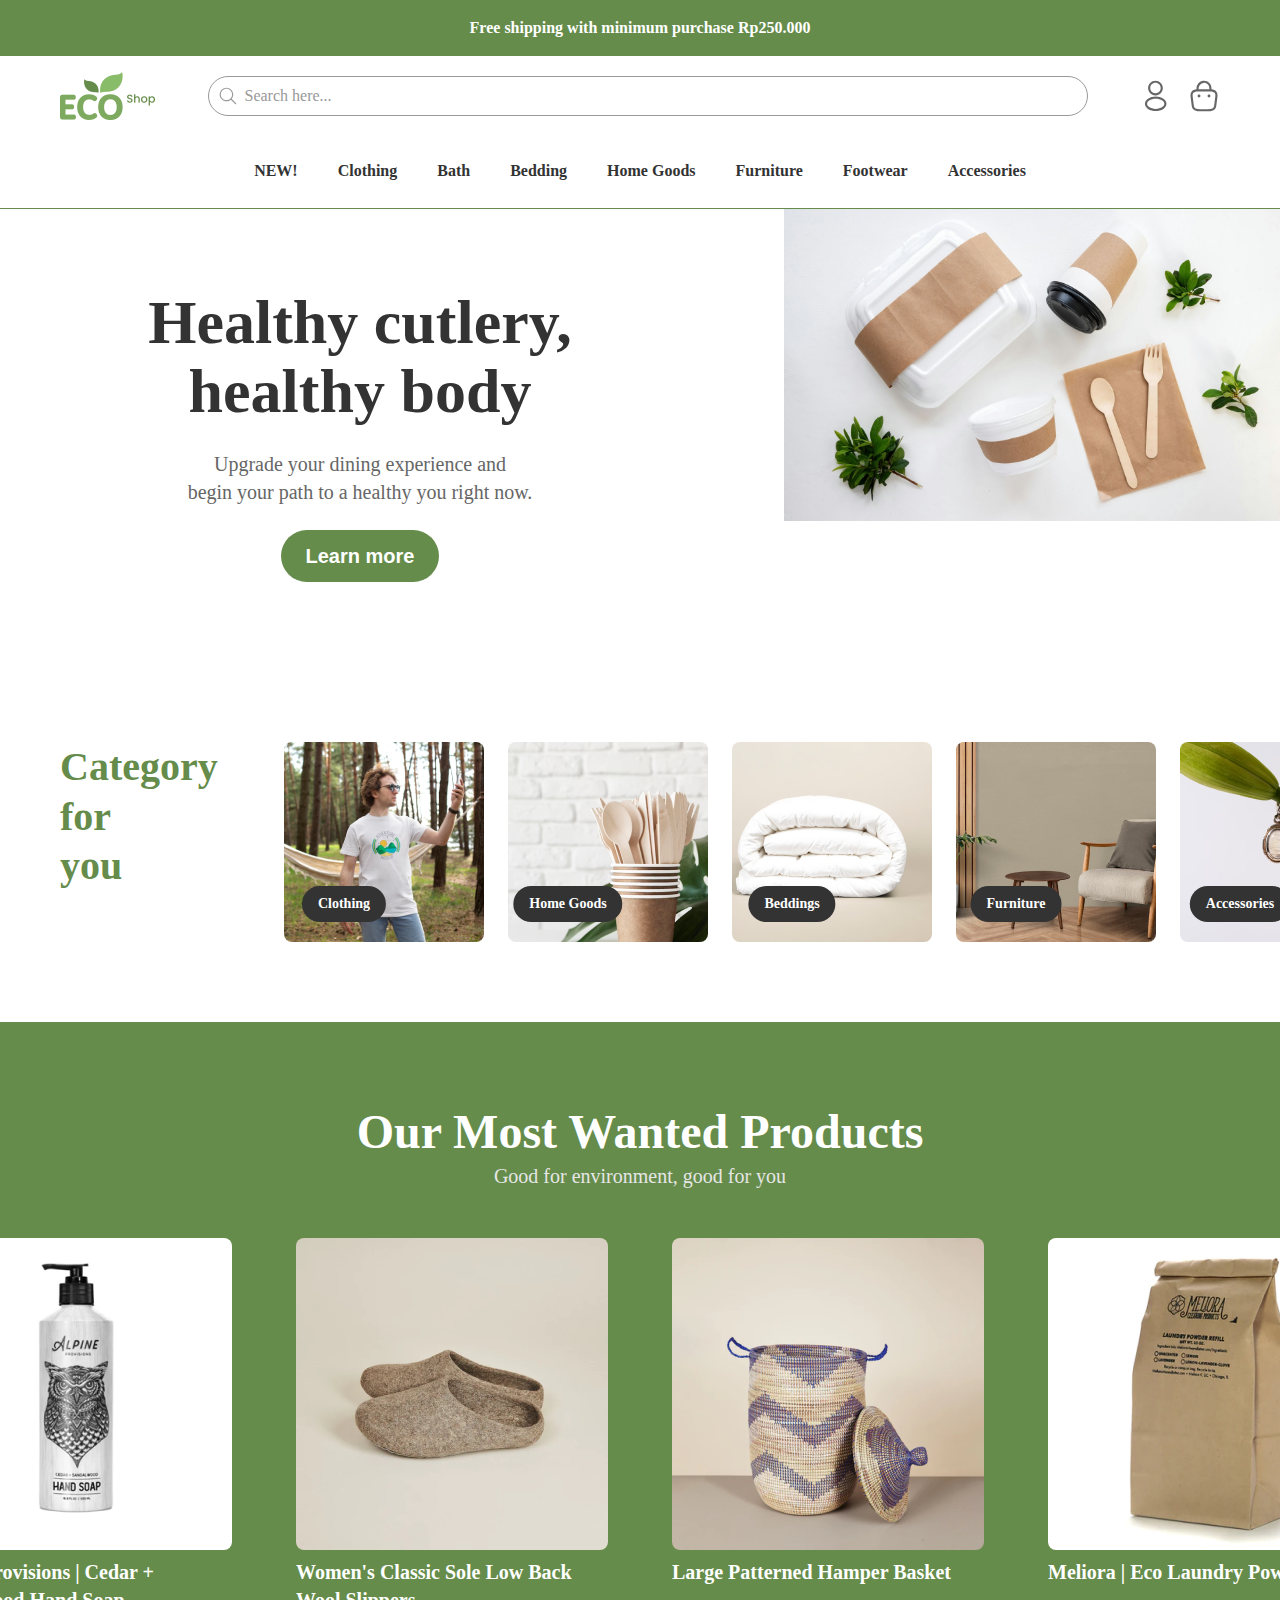
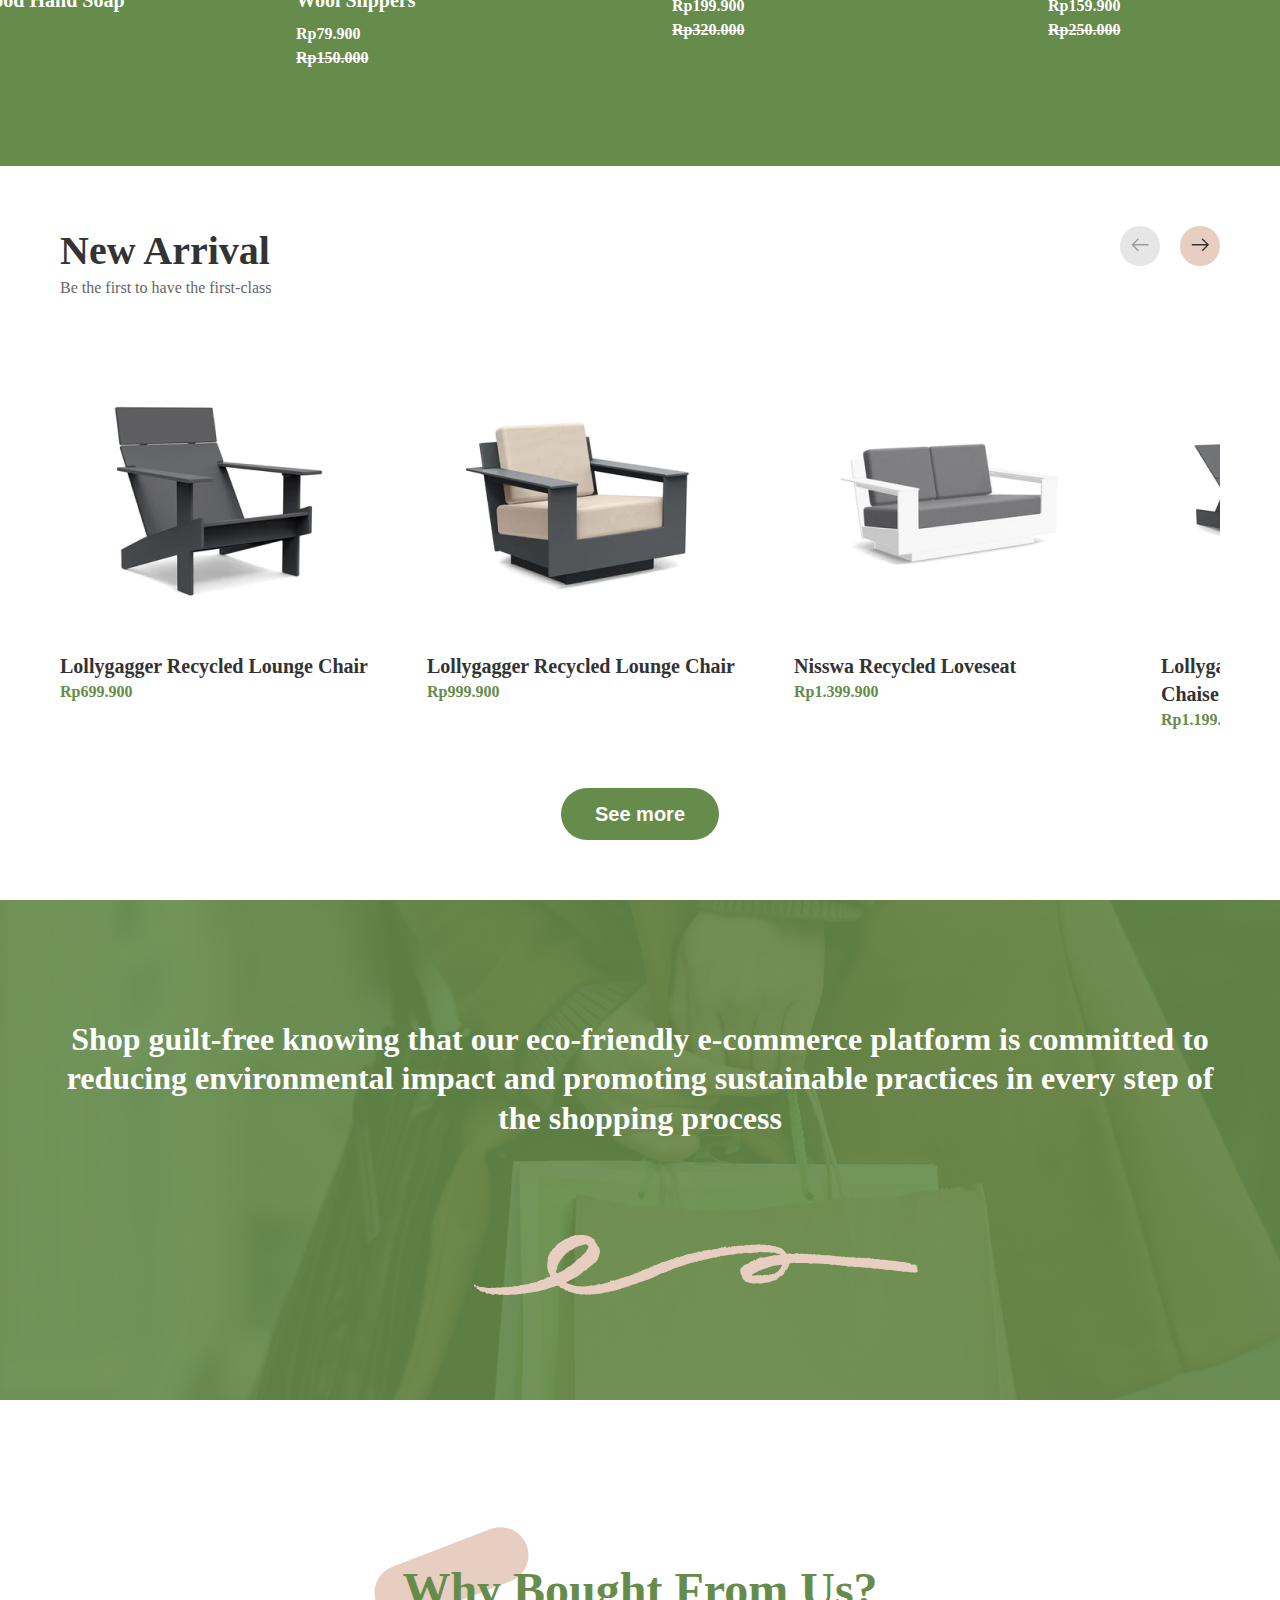
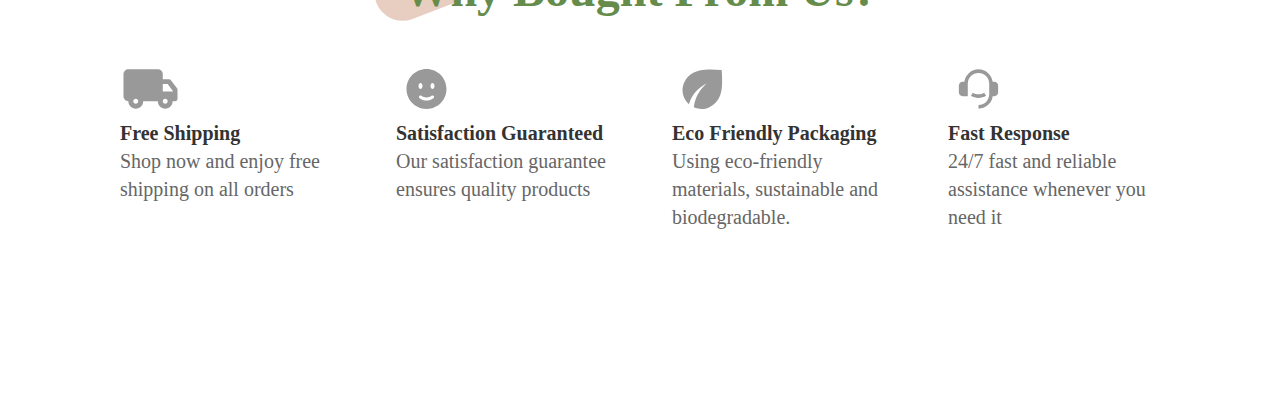
==== index.html @ 0862d85a "added the section commitment and the why us section" ====
<!DOCTYPE html>
<html lang="en">

<head>
  <meta charset="UTF-8">
  <meta name="viewport" content="width=device-width, initial-scale=1.0">
  <title>ECO Shop</title>
  <link rel="stylesheet" href="css/general.css">
  <link rel="stylesheet" href="css/styles.css">
  <link rel="stylesheet" href="https://cdnjs.cloudflare.com/ajax/libs/font-awesome/4.7.0/css/font-awesome.min.css">
</head>

<body>
  <header class="header">
    <div class="header-sale-bar">
      <p>
        Free shipping with minimum purchase Rp250.000
      </p>
    </div>
    <nav class="navigation-bar">
      <div class="navigation-bar-top">
        <img src="images/Logo (2).svg" alt="logo" class="header-logo">

        <div class="search-container">
          <input type="text" placeholder="Search here...">
          <img src="images/header-search.svg" alt="search-icon" class="search-icon">
        </div>

        <div class="profile-container">
          <img src="images/person.svg" alt="user icon" class="header-user-icon">
          <img src="images/header-bag.svg" alt="shopping bag" class="header-bag-icon">
        </div>
      </div>

      <ul class="menu">
        <li><a href="#home" class="link">NEW!</a></li>
        <li><a href="#home" class="link">Clothing</a></li>
        <li><a href="#home" class="link">Bath</a></li>
        <li><a href="#home" class="link">Bedding</a></li>
        <li><a href="#home" class="link">Home Goods</a></li>
        <li><a href="#home" class="link">Furniture</a></li>
        <li><a href="#home" class="link">Footwear</a></li>
        <li><a href="#home" class="link">Accessories</a></li>
      </ul>
    </nav>
  </header>

  <main class="content">
    <section class="section-header grid grid--2-cols" id="home">
      <div class="header-container grid ">
        <h1 class="header-heading">
          Healthy cutlery, <br>
          healthy body
        </h1>
        <p class="header-subtitle">
          Upgrade your dining experience and <br>
          begin your path to a healthy you right now.
        </p>
        <button class="btn btn--full">
          Learn more
        </button>
      </div>

      <div class="header-img-container">
        <img src="images/header-img.png" alt="table-with-lunch-things-lunchbox-cup-tableware-greenery-top-view"
          class="header-img">
      </div>
    </section>

    <section class="categories-section grid grid--6-cols">
      <h3>Category <br> for <br> you</h3>
      <div class="category-banner">
        <img src="images/clothing.png" alt="Clothes images">
        <button class="categories-btn">Clothing</button>
      </div>
      <div class="category-banner">
        <img src="images/home-goods.png" alt="Home goods images">
        <button class="categories-btn">Home Goods</button>
      </div>
      <div class="category-banner">
        <img src="images/bedding.png" alt="bed images">
        <button class="categories-btn">Beddings</button>
      </div>
      <div class="category-banner">
        <img src="images/furniture.png" alt="">
        <button class="categories-btn">Furniture</button>
      </div>
      <div class="category-banner">
        <img src="images/accessories.png" alt="accessories image">
        <button class="categories-btn">Accessories</button>
      </div>
    </section>

    <section class="section-most-wanted">
      <div class="most-wanted-heading">
        <h2>Our Most Wanted Products</h2>
        <p>Good for environment, good for you</p>
      </div>

      <div class="card-product-container grid grid--4-cols">
        <div class="card-product">
          <img src="images/alpine.png" alt="Alpine hand soap">

          <p>Alpine Provisions | Cedar + Sandalwood Hand Soap</p>

          <div class="card-price-container">
            <p>Rp99.900</p>
            <p class="price-strike">Rp259.000</p>
          </div>
        </div>
        <div class="card-product">
          <img src="images/women-sole.png" alt="Women's Classic Sole Low Back Wool Slippers">

          <p>Women's Classic Sole Low Back Wool Slippers</p>

          <div class="card-price-container">
            <p>Rp79.900</p>
            <p class="price-strike">Rp150.000</p>
          </div>
        </div>
        <div class="card-product">
          <img src="images/hamper-basket.png" alt="Large Patterned Hamper Basket">

          <p>Large Patterned Hamper Basket</p>

          <div class="card-price-container">
            <p>Rp199.900</p>
            <p class="price-strike">Rp320.000</p>
          </div>
        </div>
        <div class="card-product">
          <img src="images/meliora.png" alt="Meliora | Eco Laundry Powder">

          <p>Meliora | Eco Laundry Powder</p>

          <div class="card-price-container">
            <p>Rp159.900</p>
            <p class="price-strike">Rp250.000</p>
          </div>
        </div>
      </div>
    </section>

    <section class="section-new-arrivals">
      <div class="section-new-arrivals-heading">
        <div class="new-arrivals-heading">
          <h3>New Arrival</h3>
          <p>Be the first to have the first-class</p>
        </div>

        <div class="navigations-icons">
          <div class="previous slide-button" id="prev-slide">
            <!-- <img src="images/previous.svg" alt="" id="prev-slide"> -->
            <svg width="20" height="14" viewBox="0 0 20 14" fill="none" xmlns="http://www.w3.org/2000/svg">
              <path
                d="M8.10033 1.46026C8.39322 1.16737 8.39322 0.692495 8.10033 0.399602C7.80744 0.106708 7.33256 0.106708 7.03967 0.399602L0.96967 6.4696C0.829018 6.61025 0.75 6.80102 0.75 6.99993C0.75 7.19884 0.829018 7.38961 0.96967 7.53026L7.03967 13.6003C7.33256 13.8932 7.80744 13.8932 8.10033 13.6003C8.39322 13.3074 8.39322 12.8325 8.10033 12.5396L3.31073 7.75H18.5C18.9142 7.75 19.25 7.41421 19.25 7C19.25 6.58579 18.9142 6.25 18.5 6.25H3.31059L8.10033 1.46026Z"
                fill="#999999" />
            </svg>

          </div>
          <div class="next slide-button" id="next-slide">
            <!-- <img src="images/next.svg" alt="" id="next-slide"> -->
            <svg width="20" height="14" viewBox="0 0 20 14" fill="none" xmlns="http://www.w3.org/2000/svg">
              <path
                d="M12.9603 0.399602C12.6674 0.106708 12.1926 0.106708 11.8997 0.399602C11.6068 0.692495 11.6068 1.16737 11.8997 1.46026L16.6894 6.25H1.5C1.08579 6.25 0.75 6.58579 0.75 7C0.75 7.41421 1.08579 7.75 1.5 7.75H16.6893L11.8997 12.5396C11.6068 12.8325 11.6068 13.3074 11.8997 13.6003C12.1926 13.8932 12.6674 13.8932 12.9603 13.6003L19.0303 7.53026C19.171 7.38961 19.25 7.19884 19.25 6.99993C19.25 6.80102 19.171 6.61025 19.0303 6.4696L12.9603 0.399602Z"
                fill="#333333" />
            </svg>

          </div>
        </div>
      </div>

      <div class="product-list-frame">
        <div class="product-list">
          <div class="product-list-card">
            <div class="product-image">
              <img src="images/image 989.png" alt="Lollygagger Recycled Lounge Chair">
            </div>
            <h3 class="product-list-header">Lollygagger Recycled Lounge Chair</h3>
            <p class="product-list-price">Rp699.900</p>

            <div></div>
          </div>
          <div class="product-list-card">
            <div class="product-image">
              <img src="images/image 990.png" alt="Lollygagger Recycled Lounge Chair">
            </div>
            <h3 class="product-list-header">Lollygagger Recycled Lounge Chair</h3>
            <p class="product-list-price">Rp999.900</p>

            <div></div>
          </div>
          <div class="product-list-card">
            <div class="product-image">
              <img src="images/image 991.png" alt="Nisswa Recycled Loveseat">
            </div>
            <h3 class="product-list-header">Nisswa Recycled Loveseat</h3>
            <p class="product-list-price">Rp1.399.900</p>

            <div></div>
          </div>
          <div class="product-list-card">
            <div class="product-image">
              <img src="images/image 992.png" alt="">
            </div>
            <h3 class="product-list-header">Lollygagger Recycled Outdoor Chaise</h3>
            <p class="product-list-price">Rp1.199.900</p>

            <div></div>
          </div>
          <div class="product-list-card">
            <div class="product-image">
              <img src="images/image 998.png" alt=" Recycled Cubby Bench">
            </div>
            <h3 class="product-list-header"> Recycled Cubby Bench</h3>
            <p class="product-list-price">Rp1.159.900</p>

            <div></div>
          </div>
          <div class="product-list-card">
            <div class="product-image">
              <img src="images/image 995.png" alt="Fresh Air Recycled Table">
            </div>
            <h3 class="product-list-header">Fresh Air Recycled Table</h3>
            <p class="product-list-price">Rp999.900</p>

            <div></div>
          </div>
          <div class="product-list-card">
            <div class="product-image">
              <img src="images/image 996.png" alt="Emin Recycled Dinning Chair">
            </div>
            <h3 class="product-list-header">Emin Recycled Dinning Chair</h3>
            <p class="product-list-price">Rp659.900</p>

            <div></div>
          </div>
          <div class="product-list-card">
            <div class="product-image">
              <img src="images/image 997.png" alt="Satelite Recycled Round End Table">
            </div>
            <h3 class="product-list-header">Satelite Recycled Round End Table</h3>
            <p class="product-list-price">Rp399.900</p>

            <div></div>
          </div>

        </div>
      </div>
      <button class="btn btn--full see">See more</button>
    </section>

    <section class="section-commitment">
      <h4>
        Shop guilt-free knowing that our eco-friendly e-commerce platform is committed to reducing environmental impact
        and promoting sustainable practices in every step of the shopping process
      </h4>
      <img src="images/Vector (5).svg" alt="Commitment Vector Image">
    </section>

    <section class="section-why-us">
      <div class="rectangle"></div>

      <h2>Why Bought From Us?</h2>

      <div class="why-container grid grid--4-cols">
        <div class="card-why">
          <div class="svg-container">
            <svg width="56" height="40" viewBox="0 0 56 40" fill="none" xmlns="http://www.w3.org/2000/svg">
              <path
                d="M13 40C10.9167 40 9.14585 39.2708 7.68752 37.8125C6.22919 36.3542 5.50002 34.5833 5.50002 32.5C4.12502 32.5 2.94752 32.01 1.96752 31.03C0.987519 30.05 0.498353 28.8733 0.50002 27.5V5C0.50002 3.625 0.99002 2.4475 1.97002 1.4675C2.95002 0.487504 4.12669 -0.00166242 5.50002 4.24448e-06H35.5C36.875 4.24448e-06 38.0525 0.490004 39.0325 1.47C40.0125 2.45 40.5017 3.62667 40.5 5V10H46.75C47.1667 10 47.5417 10.0833 47.875 10.25C48.2084 10.4167 48.5 10.6667 48.75 11L55 19.3125C55.1667 19.5208 55.2917 19.75 55.375 20C55.4584 20.25 55.5 20.5208 55.5 20.8125V30C55.5 30.7083 55.26 31.3025 54.78 31.7825C54.3 32.2625 53.7067 32.5017 53 32.5H50.5C50.5 34.5833 49.7708 36.3542 48.3125 37.8125C46.8542 39.2708 45.0833 40 43 40C40.9167 40 39.1459 39.2708 37.6875 37.8125C36.2292 36.3542 35.5 34.5833 35.5 32.5H20.5C20.5 34.5833 19.7709 36.3542 18.3125 37.8125C16.8542 39.2708 15.0834 40 13 40ZM13 35C13.7084 35 14.3025 34.76 14.7825 34.28C15.2625 33.8 15.5017 33.2067 15.5 32.5C15.5 31.7917 15.26 31.1975 14.78 30.7175C14.3 30.2375 13.7067 29.9983 13 30C12.2917 30 11.6975 30.24 11.2175 30.72C10.7375 31.2 10.4984 31.7933 10.5 32.5C10.5 33.2083 10.74 33.8025 11.22 34.2825C11.7 34.7625 12.2934 35.0017 13 35ZM43 35C43.7084 35 44.3025 34.76 44.7825 34.28C45.2625 33.8 45.5017 33.2067 45.5 32.5C45.5 31.7917 45.26 31.1975 44.78 30.7175C44.3 30.2375 43.7067 29.9983 43 30C42.2917 30 41.6975 30.24 41.2175 30.72C40.7375 31.2 40.4983 31.7933 40.5 32.5C40.5 33.2083 40.74 33.8025 41.22 34.2825C41.7 34.7625 42.2934 35.0017 43 35ZM40.5 22.5H51.125L45.5 15H40.5V22.5Z"
                fill="#999999" />
            </svg>
          </div>
          <div class="why-text-container">
            <h4>Free Shipping</h4>
            <p>Shop now and enjoy free shipping on all orders</p>
          </div>
        </div>
        <div class="card-why">
          <div class="svg-container">
            <svg width="50" height="50" viewBox="0 0 50 50" fill="none" xmlns="http://www.w3.org/2000/svg">
              <path fill-rule="evenodd" clip-rule="evenodd"
                d="M25 50C38.8075 50 50 38.8075 50 25C50 11.1925 38.8075 0 25 0C11.1925 0 0 11.1925 0 25C0 38.8075 11.1925 50 25 50ZM15.9925 33.8825C16.1393 33.6846 16.3237 33.5175 16.5351 33.3909C16.7466 33.2643 16.9809 33.1806 17.2247 33.1446C17.4685 33.1086 17.717 33.121 17.956 33.1811C18.195 33.2413 18.4198 33.3479 18.6175 33.495C20.4375 34.845 22.635 35.625 25 35.625C27.365 35.625 29.5625 34.8425 31.3825 33.495C31.5796 33.3416 31.8054 33.2291 32.0466 33.1642C32.2879 33.0993 32.5396 33.0832 32.7871 33.1169C33.0346 33.1506 33.2729 33.2335 33.4879 33.3606C33.703 33.4876 33.8905 33.6564 34.0394 33.857C34.1883 34.0575 34.2956 34.2858 34.3551 34.5284C34.4146 34.771 34.425 35.0231 34.3857 35.2698C34.3463 35.5164 34.2582 35.7528 34.1262 35.9649C33.9943 36.177 33.8214 36.3607 33.6175 36.505C31.1293 38.3653 28.1067 39.372 25 39.375C21.8933 39.372 18.8707 38.3653 16.3825 36.505C15.9831 36.2089 15.7176 35.7663 15.6445 35.2745C15.5713 34.7827 15.6965 34.282 15.9925 33.8825ZM35 21.25C35 23.32 33.88 25 32.5 25C31.12 25 30 23.32 30 21.25C30 19.18 31.12 17.5 32.5 17.5C33.88 17.5 35 19.18 35 21.25ZM17.5 25C18.88 25 20 23.32 20 21.25C20 19.18 18.88 17.5 17.5 17.5C16.12 17.5 15 19.18 15 21.25C15 23.32 16.12 25 17.5 25Z"
                fill="#999999" />
            </svg>

          </div>
          <div class="why-text-container">
            <h4>Satisfaction Guaranteed</h4>
            <p>Our satisfaction guarantee ensures quality products</p>
          </div>
        </div>
        <div class="card-why">
          <div class="svg-container">
            <svg width="44" height="43" viewBox="0 0 44 43" fill="none" xmlns="http://www.w3.org/2000/svg">
              <path
                d="M21.125 43C19.75 43 18.3642 42.8433 16.9675 42.53C15.5708 42.2167 14.1442 41.7692 12.6875 41.1875C13.1875 36.1458 14.6458 31.4375 17.0625 27.0625C19.4792 22.6875 22.5833 18.8333 26.375 15.5C21.7917 17.8333 17.8225 20.9167 14.4675 24.75C11.1125 28.5833 8.76917 32.9583 7.4375 37.875C7.27084 37.75 7.11417 37.615 6.9675 37.47L6.5 37C4.54167 35.0417 3.05167 32.8542 2.03 30.4375C1.00834 28.0208 0.498337 25.5 0.500004 22.875C0.500004 20.0417 1.0625 17.3333 2.1875 14.75C3.3125 12.1667 4.875 9.87501 6.875 7.87501C10.25 4.50001 14.625 2.30251 20 1.28251C25.375 0.262506 32.9167 0.168338 42.625 1.00001C43.375 10.9583 43.25 18.5525 42.25 23.7825C41.25 29.0125 39.0833 33.2933 35.75 36.625C33.7083 38.6667 31.4267 40.24 28.905 41.345C26.3833 42.45 23.79 43.0017 21.125 43Z"
                fill="#999999" />
            </svg>
          </div>
          <div class="why-text-container">
            <h4>Eco Friendly Packaging</h4>
            <p>Using eco-friendly materials, sustainable and biodegradable.</p>
          </div>
        </div>
        <div class="card-why">
          <div class="svg-container">
            <svg width="56" height="56" viewBox="0 0 56 56" fill="none" xmlns="http://www.w3.org/2000/svg">
              <path
                d="M50.5 18C51.8261 18 53.0979 18.5268 54.0355 19.4645C54.9732 20.4021 55.5 21.6739 55.5 23V33C55.5 34.3261 54.9732 35.5978 54.0355 36.5355C53.0979 37.4732 51.8261 38 50.5 38H47.845C47.2355 42.8332 44.8832 47.278 41.2294 50.5C37.5756 53.722 32.8715 55.4999 28 55.5V50.5C31.9782 50.5 35.7936 48.9197 38.6066 46.1066C41.4197 43.2936 43 39.4782 43 35.5V20.5C43 16.5217 41.4197 12.7064 38.6066 9.89339C35.7936 7.08035 31.9782 5.5 28 5.5C24.0218 5.5 20.2064 7.08035 17.3934 9.89339C14.5804 12.7064 13 16.5217 13 20.5V38H5.5C4.17392 38 2.90215 37.4732 1.96447 36.5355C1.02678 35.5978 0.5 34.3261 0.5 33V23C0.5 21.6739 1.02678 20.4021 1.96447 19.4645C2.90215 18.5268 4.17392 18 5.5 18H8.155C8.76508 13.1672 11.1177 8.72318 14.7714 5.50169C18.4252 2.28019 23.1289 0.502686 28 0.502686C32.8711 0.502686 37.5748 2.28019 41.2286 5.50169C44.8823 8.72318 47.2349 13.1672 47.845 18H50.5ZM17.4 37.4625L20.05 33.2225C22.4327 34.7151 25.1884 35.5045 28 35.5C30.8116 35.5045 33.5673 34.7151 35.95 33.2225L38.6 37.4625C35.4231 39.4529 31.7489 40.5058 28 40.5C24.2511 40.5059 20.5768 39.453 17.4 37.4625Z"
                fill="#999999" />
            </svg>

          </div>
          <div class="why-text-container">
            <h4>Fast Response</h4>
            <p>24/7 fast and reliable assistance whenever you need it</p>
          </div>
        </div>
      </div>
    </section>
  </main>

  <script src="script.js"></script>
</body>

</html>
---- css/general.css ----
/*
--- 01 TYPOGRAPHY SYSTEM

- Font sizes (px)
10 / 12 / 14 / 16 / 18 / 20 / 24 / 30 / 36 / 44 / 52 / 62 / 74 / 86 / 98

- Font weights
Default: 400
Medium: 500
Semi-bold: 600
Bold: 700

- Line heights
Default: 1
Small: 1.05
Medium: 1.2
Paragraph default: 1.6

- Letter spacing
-0.5px
0.75px

--- 02 COLORS

- Primary: #e67e22
- Tints:
#fdf2e9
#fae5d3
#eb984e

- Shades: 
#cf711f
#45260a

- Accents:
- Greys

#888
#767676 (lightest grey allowed on #fff)
#6f6f6f (lightest grey allowed on #fdf2e9)
#555
#333

--- 05 SHADOWS

0 2.4rem 4.8rem rgba(0, 0, 0, 0.075);

--- 06 BORDER-RADIUS

Default: 9px
Medium: 11px

--- 07 WHITESPACE

- Spacing system (px)
2 / 4 / 8 / 12 / 16 / 24 / 32 / 48 / 64 / 80 / 96 / 128
*/

* {
  padding: 0;
  margin: 0;
  box-sizing: border-box;
}

html {
  /* font-size: 10px; */
  /* 10px / 16px = 0.625 = 62.5% */
  /* Percentage of user's browser font-size setting */
  font-size: 62.5%;
}

body {
  font-family: "Inter", sans-serif;
  background: #fff;
  max-width: 100%;
  /* line-height: 1;
  font-weight: 400;
  color: #555; */
}


/**************************/
/* GENRAL REUSABLE COMPONENTS */
/**************************/

/* .container {
  max-width: 100%;
  padding: 0 3.2rem;
  margin: 0 auto;
} */

.grid {
  display: grid;
  column-gap: 6.4rem;
  row-gap: 9.6rem;

  /* margin-bottom: 9.6rem; */
}

/* .grid:last-child {
  margin-bottom: 0;
} */

/* .grid:not(:last-child) {
  margin-bottom: 9.6rem;
} */

.grid--2-cols {
  grid-template-columns: repeat(2, 1fr);
}

.grid--3-cols {
  grid-template-columns: repeat(3, 1fr);
}

.grid--4-cols {
  grid-template-columns: repeat(4, 1fr);
}

.grid--5-cols {
  grid-template-columns: repeat(5, 1fr);
}

.grid--6-cols {
  grid-template-columns: repeat(6, 1fr);
}

.grid--center-v {
  align-items: center;
}

.heading-primary,
.heading-secondary,
.heading-tertiary {
  font-weight: 700;
  color: #333;
  /* color: #45260a; */
  /* color: #343a40; */
  letter-spacing: -0.5px;
}

.heading-primary {
  font-size: 5.2rem;
  line-height: 1.05;
  margin-bottom: 3.2rem;
}

.heading-secondary {
  font-size: 4.4rem;
  line-height: 1.2;
  margin-bottom: 9.6rem;
}

.heading-tertiary {
  font-size: 3rem;
  line-height: 1.2;
  margin-bottom: 3.2rem;
}

.subheading {
  display: block;
  font-size: 1.6rem;
  font-weight: 500;
  color: #cf711f;
  text-transform: uppercase;
  margin-bottom: 1.6rem;
  letter-spacing: 0.75px;
}

.btn,
.btn:link,
.btn:visited {
  display: inline-block;
  color: #fff;
  background-color: #658C4A;
  width: 158px;
  height: 52px;
  padding: 12px 24px 12px 24px;
  border-radius: 40px;
  font-family: Inter;
  font-size: 2rem;
  font-weight: 600;
  line-height: 28px;
  text-align: center;



  /* Only necessary for .btn */
  border: none;
  cursor: pointer;
  font-family: inherit;

  /* Put transition on original "state" */
  /* transition: background-color 0.3s; */
  transition: all 0.3s;
}

.btn--full:link,
.btn--full:visited {
  background-color: #fff;
  color: #658C4A;
}

.btn--full:hover,
.btn--full:active {
  background-color: lightpink;
  color: #658C4A;
}

.btn--outline:link,
.btn--outline:visited {
  background-color: #fff;
  color: #555;
}

.btn--outline:hover,
.btn--outline:active {

  background-color: #fdf2e9;

  /* border: 3px solid #fff; */

  /* Trick to add border inside */
  box-shadow: inset 0 0 0 3px #fff;
}

.btn--form {
  background-color: #45260a;
  color: #fdf2e9;
  align-self: end;
  padding: 1.2rem;
}

.btn--form:hover {
  background-color: #fff;
  color: #555;
}

.link:link,
.link:visited {
  display: inline-block;
  color: #333333;
  text-decoration: none;
  /* border-bottom: 1px solid currentColor; */
  padding-bottom: 2px;
  transition: all 0.3s;
}

.link:hover,
.link:active {
  background-color: #658C4A;
  color: #fff;
  padding: 5px 10px;
  border-bottom: 1px solid transparent;
}

.list {
  list-style: none;
  display: flex;
  flex-direction: column;
  gap: 1.6rem;
}

.list-item {
  font-size: 1.8rem;
  display: flex;
  align-items: center;
  gap: 1.6rem;
}

.list-icon {
  width: 3rem;
  height: 3rem;
  color: #e67e22;
}

*:focus {
  outline: none;
  /* outline: 4px dotted #e67e22; */
  /* outline-offset: 8px; */
  box-shadow: 0 0 0 0.1rem #658C4A;
}

/* HELPER/SETTINGS CLASSES */
.margin-right-sm {
  margin-right: 1.6rem !important;
}

.margin-bottom-md {
  margin-bottom: 4.8rem !important;
}

.center-text {
  text-align: center;
}

strong {
  font-weight: 500;
}
---- css/styles.css ----
header {
  position: fixed;
  width: 100%;
  top: 0;
  border-bottom: 1px #658C4A solid;
  background-color: #fff;
  overflow: hidden;
  z-index: 99999;
}

.header-sale-bar {
  height: 5.6rem;
  border-bottom: 1px;
  padding:  16px;
  background-color: #658C4A;
}

.header-sale-bar p {
  color: #fff;
  font-family: Inter;
  font-size: 16px;
  font-weight: 600;
  line-height: 24px;
  text-align: center;
}


/* NAVIGATION BAR */
.navigation-bar-top {
  display: flex;
  justify-content: space-between;
  align-items: center;
  padding: 16px 60px;
  height: 80px;
  background: #fff;
}

.navigation-bar-top .header-logo {
  width: 95px;
  height: 48px;
  transition: opacity 300ms ease-in-out;
}


.search-container {
  position: relative;
}

.search-container input[type="text"] {
  width: 880px;
  height: 40px;
  padding: 8px 16px;
  border-radius: 40px;
  border: 1px solid;
  transition: all 300ms cubic-bezier(0.7, 0.3, 0.1, 1);
  z-index: 0;
  color: #999999;
}

.search-container input[type="text"]::placeholder { 
  padding-left: 20px;
  font-family: Inter;
  font-size: 1.6rem;
  font-weight: 500;
  line-height: 24px;
  text-align: left;
  color: #999999;
}

.search-icon {
  position: absolute;
  width: 30px;
  height: 30px;
  top: 50%;
  padding-left: 10px;
  margin-right: 20px;
  left: 0;
  transform: translateY(-50%);
  z-index: 999;
}

.profile-container {
  display: flex;
  align-items: center;
  justify-content: space-between;
  gap: 16px;
}

.profile-container img {
  color: #666666;
}

.menu {
  display: flex;
  align-items: center;
  justify-content: center;
  width: 100%;
  height: 72px;
  margin: 0 auto;
  padding: 16px 120px 16px 120px;
  gap: 40px;
  list-style-type: none;
}

.menu li {
  font-family: Inter;
  font-size: 16px;
  font-weight: 600;
  line-height: 24px;
  text-align: center;
  transition: all 0.3s;
}

.header-container {
  background-color: #fff;
  max-width: 720px;
  height: 454px;
  padding: 80px 40px;
  gap: 24px;
  margin: 0 auto;

  display: flex;
  align-items: center;
  justify-content: center;
  flex-direction: column;
  gap: 24px;
}

.header-heading {
  width: 640px ;
  height: 138px;
  /* font-family: Libre Baskerville; */
  font-family: Inter;
  color: #333333;
  font-size: 6.2rem;
  font-weight: 700;
  line-height: 69.44px;
  text-align: center;
}

.header-subtitle {
  width: 440px;
  height: 56px;
  font-family: Inter;
  font-size: 20px;
  font-weight: 400;
  line-height: 28px;
  text-align: center;
  color:#666666;
}

/* .header-img-container {
  max-width: 100%;
} */

.header-img {
  width: 100%;
}

.content {
  padding-top: 208px; /* Adjust this value as needed */
}

/* Section Category Highlight */
.categories-section {
  max-width: 1,440px;
  /* max-width: 100%; */
  padding: 8rem 6rem;
  height: 360px;
  gap: 24px;
  background-color: #fff;
  column-gap: 24px;

}

.categories-section h3 {
  /* font-family: Libre Baskerville; */
  font-family: Inter;
  font-size: 4rem;
  /* font-weight: 700; */
  font-weight: 600;
  line-height: 49.6px;
  text-align: left;
  width: 20rem;
  height: 150px;
  color: #658C4A;
}

.category-banner {
  position: relative;
}

/* Make the image responsive */
.categories-section img {
  border-radius: 8px;
  width: 20rem;
  height: 20rem;
}

.categories-btn {
  position: absolute;
  transform: translate(-50%, -50%);
  width: fit-content;
  height: 36px;
  top: 80%;
  left: 30%;
  padding: 8px 16px;
  border-radius: 40px;
  background-color: #333333;
  color: #fff;
  font-family: Inter;
  font-size: 14px;
  font-weight: 600;
  line-height: 20px;
  text-align: center;
  border: none;
  transition: all 0.3s;
}

.categories-btn:hover {
  background-color: #658C4A;
  color: #fff;
}

/* Section-most-wanted */
.section-most-wanted {
  background-color: #658C4A;
  max-width: 100%;
  height: 744px;
  padding: 80px 60px;
  display: flex;
  flex-direction: column;
  align-items: center;
  gap: 40px;
}

.most-wanted-heading {
  width: 132rem;
  height: 96px;
  gap: 8px;
}

.most-wanted-heading h2 {
  /* font-family: Libre Baskerville; */
  font-family: Inter;
  font-size: 4.8rem;
  font-weight: 700;
  line-height: 59.52px;
  text-align: center;
  color: #fff;
}

.most-wanted-heading p {
  font-family: Inter;
  font-size: 2rem;
  font-weight: 400;
  line-height: 28px;
  text-align: center;
  color: #E6E6E6;
}

.card-product-container img {
  border-radius: 8px;
}

.card-product {
  display: flex;
  flex-direction: column;
  align-items: flex-start;
  gap: 8px;
}

.card-product p {
  color: #fff;
  font-family: Inter;
  font-size: 2rem;
  font-weight: 600;
  line-height: 28px;
  text-align: left;
}

.card-price-container p {
  font-family: Inter;
  font-size: 16px;
  font-weight: 600;
  line-height: 24px;
  text-align: left;
}

.price-strike {
  text-decoration: line-through;
  color: £F5F5F5;
}


/* section-new-arrivals */
.section-new-arrivals {
  width: 100%;
  /* height: 768px; */
  padding: 60px 60px;
  display: flex;
  flex-direction: column;
  gap: 40px;
  background-color: #fff;
}

.section-new-arrivals-heading {
  gap: 16px;
  display: flex;
  justify-content: space-between;
}

.new-arrivals-heading {
  width: 100%;
  /* height: 7.8rem; */
  gap: 40px;

}

.new-arrivals-heading h3 {
  /* font-family: Libre Baskerville; */
  font-family: Inter;
  font-size: 4rem;
  font-weight: 700;
  line-height: 49.6px;
  text-align: left;
  color: #333333;
}

.new-arrivals-heading p {
  font-family: Inter;
  font-size: 16px;
  font-weight: 400;
  line-height: 24px;
  text-align: left;
  color: #666666;
}

.navigations-icons {
  display: flex;
  justify-content: space-between;
  gap: 20px;
}

.navigations-icons div {
  width: 40px;
  height: 40px;
  padding: 8px;
  border-radius: 40px;
}

.previous {
  background: #E6E6E6;
  position: relative;
}

.next {
  background: #E7CEC0;
  position: relative;
}

#prev-slide svg, 
#next-slide svg {
  position: absolute;
  width: 18.5px;
  height: 13.64px;
  top: 12.18px;
  left: 10.75px;
}

/* Add hover state to the icons */

.previous:hover {
  cursor: pointer;
  background-color: #E7CEC0;
}

.next:hover {
  cursor: pointer; 
  background-color: #E6E6E6;
}



.product-list-frame {
  max-width: 100%;
  width: 100%;
  /* height: 408px; */
}

.product-list {
  display: grid;
  grid-template-columns: repeat(8, 1fr);
  gap: 55px;
  align-items: center;
  font-size: 0;
  overflow-x: auto;
  scrollbar-width: none;
}

.product-list::-webkit-scrollbar {
  display: none;
}

.product-list-card {
  width: 312px;
  height: 408px;
  gap: 8px;
  border-radius: 8px;
}


.product-image {
  width: 312px;
  height: 312px;
  border-radius: 8px;
}

.product-image img {
  max-width: 31.2rem;
  height: 31.2rem;
}

.product-list-header {
font-family: Inter;
font-size: 20px;
font-weight: 600;
line-height: 28px;
text-align: left;
color: #333333;
}

.product-list-price {
font-family: Inter;
font-size: 16px;
font-weight: 600;
line-height: 24px;
text-align: left;
color: #658C4A;
}

.see {
  margin: 0 auto;
  display: block;
}

/* Section commitment */
.section-commitment {
    width: 100%;
    height: 50rem;
    padding: 120px 60px;
    gap: 80px;
    background-image: url("/images/pexels.png");
    background-position: center;
    background-repeat: no-repeat;
    background-size: cover;
    position: relative;
}

.section-commitment::before {
    content: "";
    position: absolute;
    left: 0;
    right: 0;
    top: 0;
    bottom: 0;
    background: hsla(95, 31%, 42%, 0.9);
    z-index: 1; 
}

.section-commitment h4 {
    font-family: Inter;
    color: #fff;
    font-size: 3.2rem;
    font-weight: 700;
    line-height: 39.68px;
    text-align: center;
    max-width: 122rem;
    height: 12rem;
    margin: 0 auto;
    position: relative; 
    z-index: 2; 
}

.section-commitment img {
    width: 444px;
    height: 60px;
    position: absolute;
    top: 67%;
    left: 37%;
    z-index: 3;
}

/* Section why us */
.section-why-us {
    max-width: 100%;
    height: 61.2rem;
    padding: 160px 120px;
    gap: 40px;
    background-color: #fff;
    position: relative;
    z-index: 0;
}

.rectangle {
    position: absolute;
    top: 24%;
    left: 29%;
    width: 16.1rem;
    height: 5.6rem;
    border-radius: 40px;
    background: #E7CEC0;
    transform: rotate(-21deg);
    z-index: -1; /* Set a lower z-index to place the rectangle behind other elements */
}

.section-why-us h2 {
    font-family: Inter;
    font-size: 4.8rem;
    font-weight: 700;
    line-height: 59.52px;
    text-align: center;
    color: #658C4A;
    margin-bottom: 40px;
    z-index: 1; /* Ensure the h2 is on top of the rectangle */
}

.card-why {
  border-radius: 8px;
}

.svg-container {
  width: 60px;
  height: 60px;
  padding: 10px 2.5px;
}

.svg-container svg {
  width: 55px;
  height: 40px;
  margin-bottom: 24px;
}

.why-text-container h4 {
font-family: Inter;
font-size: 20px;
font-weight: 600;
line-height: 28px;
text-align: left;
color: #333333;
}

.why-text-container p {
font-family: Inter;
font-size: 20px;
font-weight: 400;
line-height: 28px;
text-align: left;
color: #666666;
}
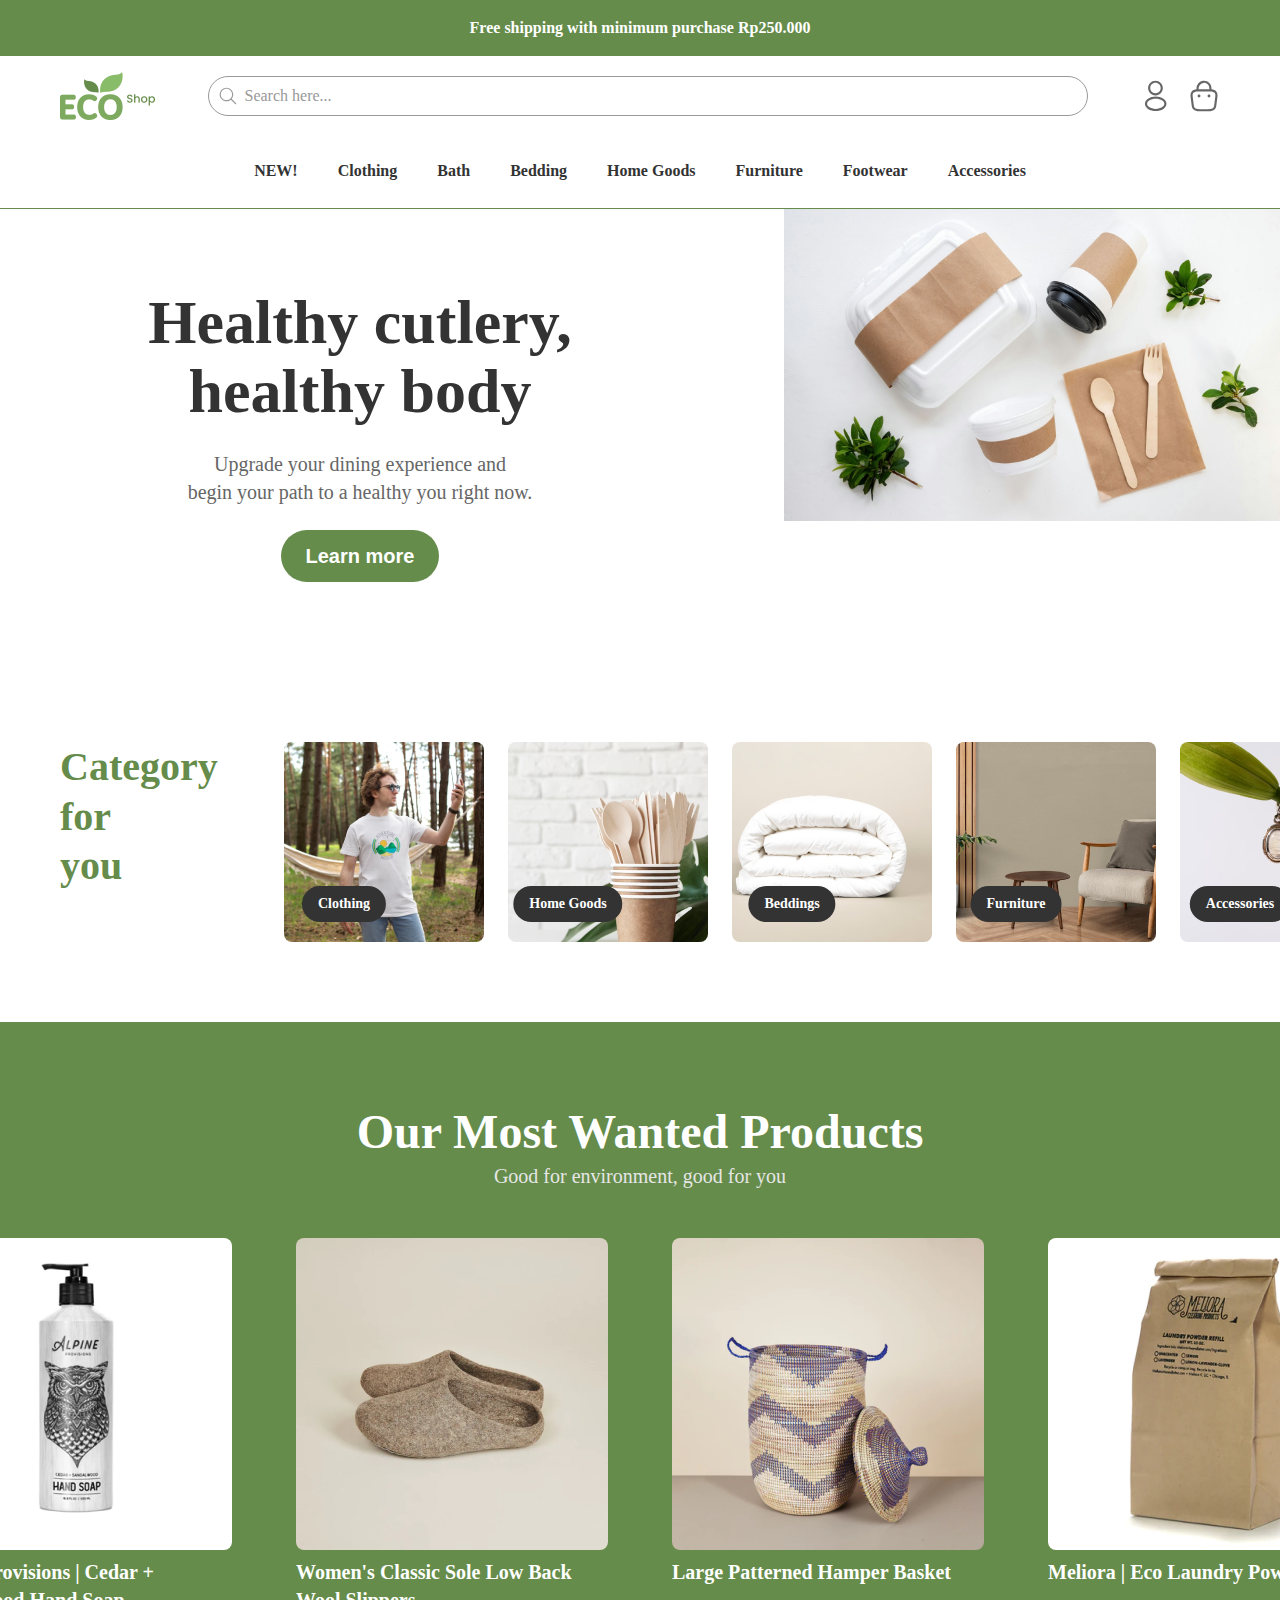
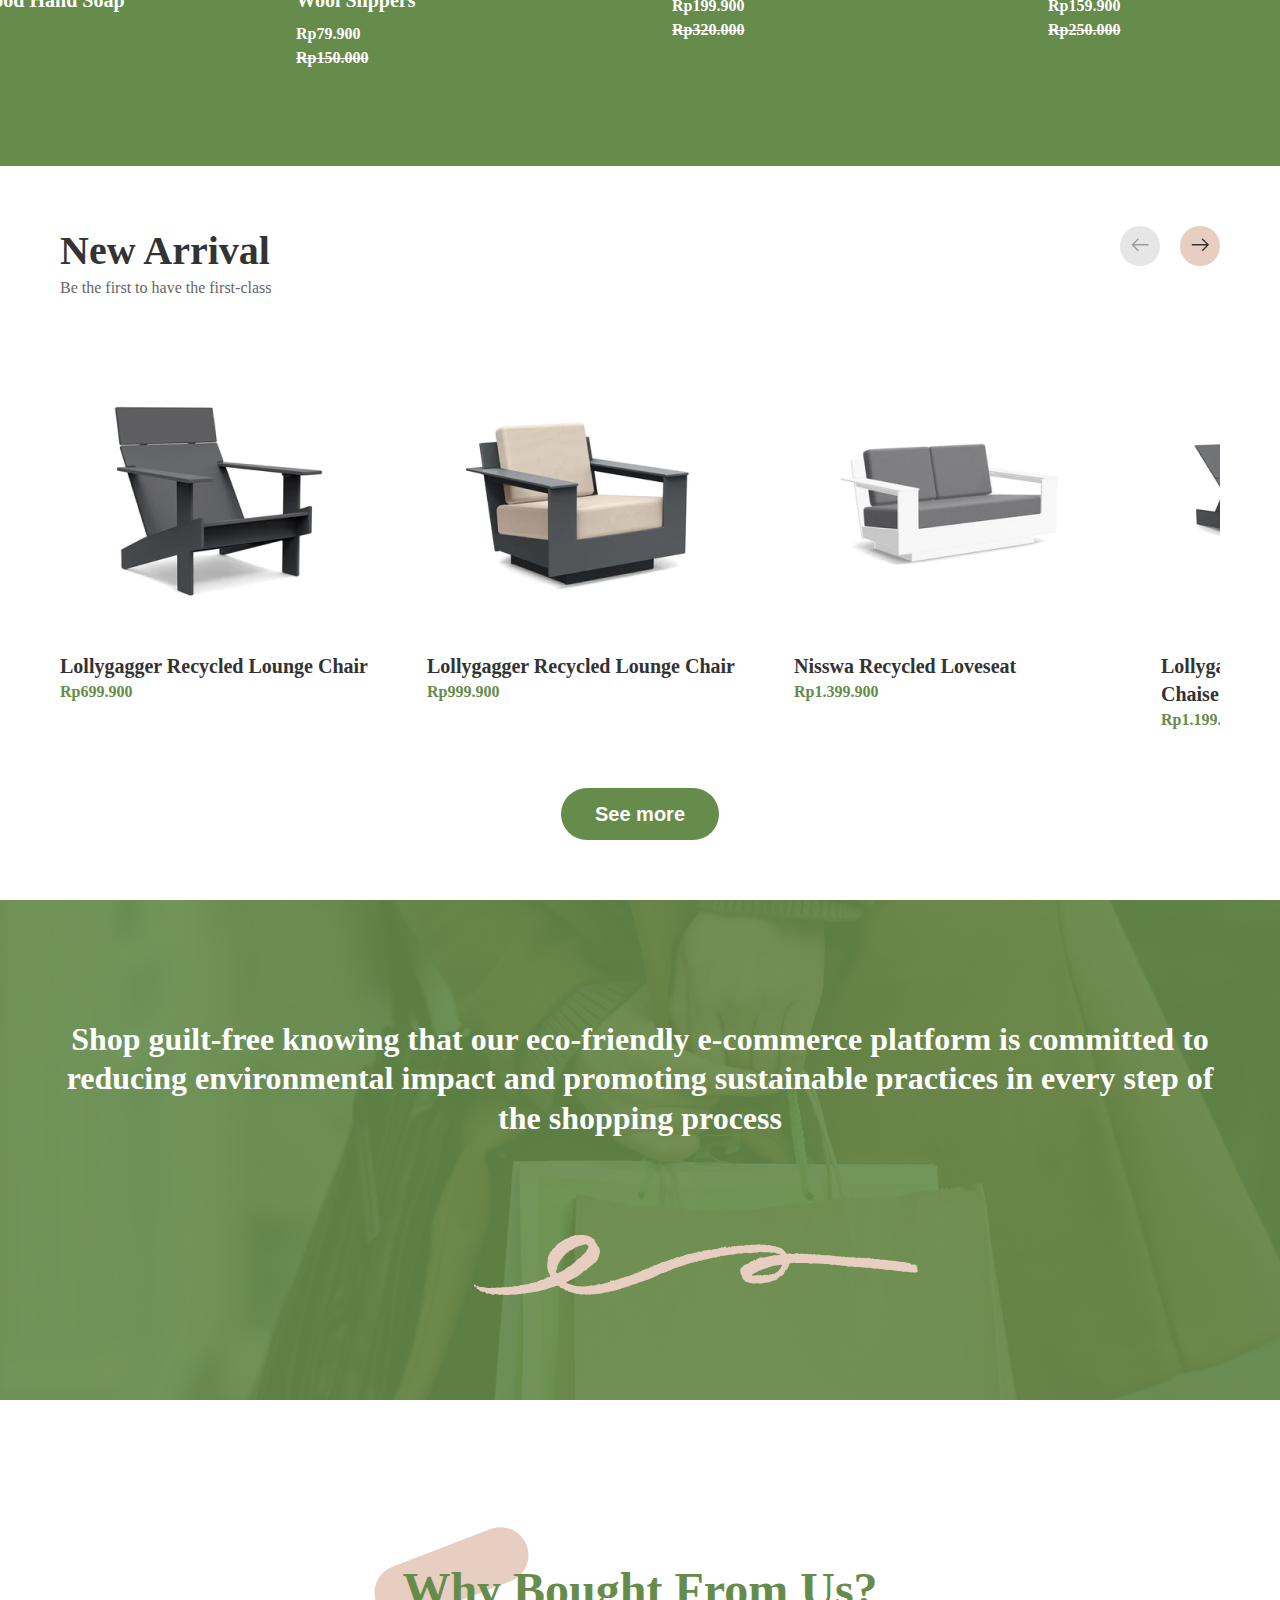
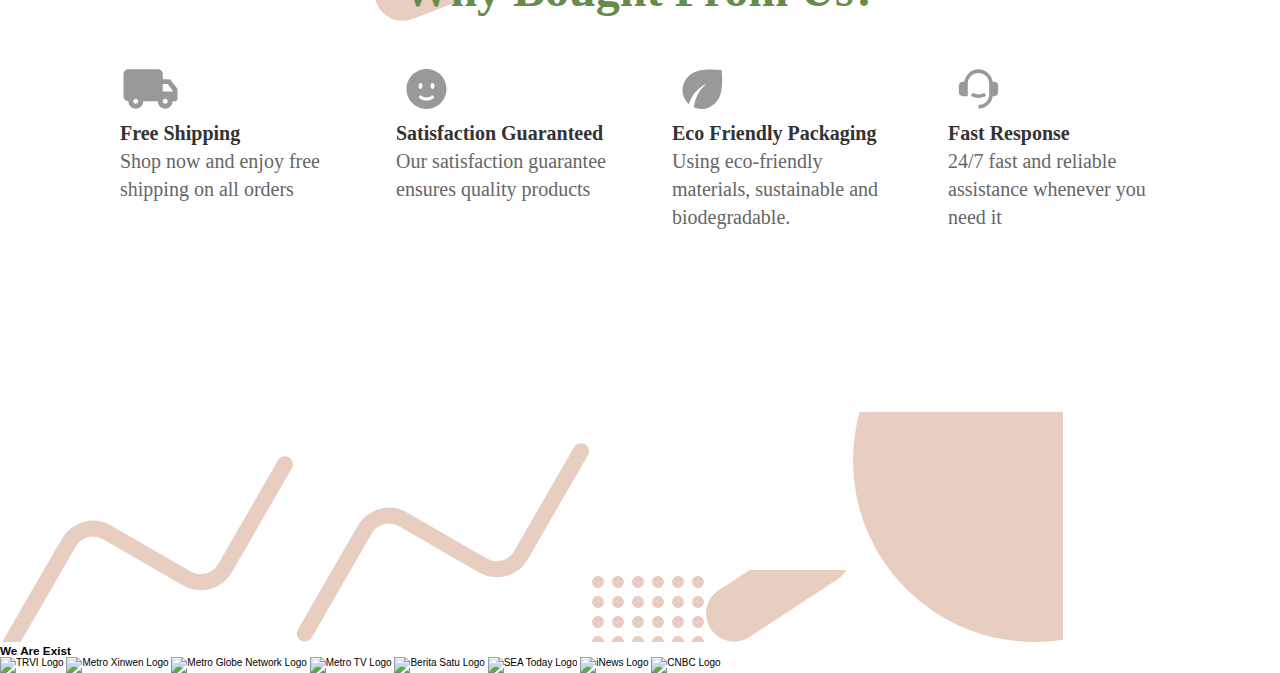
==== commit 20d16b22: "added the  section media" ====
--- a/index.html
+++ b/index.html
@@ -320,6 +320,123 @@
         </div>
       </div>
     </section>
+
+    <section class="section-media">
+      <svg width="293" height="186" viewBox="0 0 293 186" fill="none" xmlns="http://www.w3.org/2000/svg"
+        class="zigzag1">
+        <path
+          d="M8.71587 190.628L68.738 86.6669C76.47 73.2747 93.5945 68.6862 106.987 76.4182L186.699 122.44C200.092 130.172 217.216 125.584 224.948 112.192L284.97 8.23027"
+          stroke="#E7CEC0" stroke-width="16" stroke-linecap="round" />
+      </svg>
+
+      <svg width="293" height="199" viewBox="0 0 293 199" fill="none" xmlns="http://www.w3.org/2000/svg"
+        class="zigzag2">
+        <path
+          d="M8.71587 190.628L68.738 86.6669C76.47 73.2747 93.5945 68.6862 106.987 76.4182L186.699 122.44C200.092 130.172 217.216 125.584 224.948 112.192L284.97 8.23027"
+          stroke="#E7CEC0" stroke-width="16" stroke-linecap="round" />
+      </svg>
+
+      <svg width="112" height="66" viewBox="0 0 112 66" fill="none" xmlns="http://www.w3.org/2000/svg" class="dots">
+        <path
+          d="M12 6C12 9.31371 9.31371 12 6 12C2.68629 12 0 9.31371 0 6C0 2.68629 2.68629 0 6 0C9.31371 0 12 2.68629 12 6Z"
+          fill="#E7CEC0" />
+        <path
+          d="M12 26C12 29.3137 9.31371 32 6 32C2.68629 32 0 29.3137 0 26C0 22.6863 2.68629 20 6 20C9.31371 20 12 22.6863 12 26Z"
+          fill="#E7CEC0" />
+        <path
+          d="M12 46C12 49.3137 9.31371 52 6 52C2.68629 52 0 49.3137 0 46C0 42.6863 2.68629 40 6 40C9.31371 40 12 42.6863 12 46Z"
+          fill="#E7CEC0" />
+        <path
+          d="M12 66C12 69.3137 9.31371 72 6 72C2.68629 72 0 69.3137 0 66C0 62.6863 2.68629 60 6 60C9.31371 60 12 62.6863 12 66Z"
+          fill="#E7CEC0" />
+        <path
+          d="M32 6C32 9.31371 29.3137 12 26 12C22.6863 12 20 9.31371 20 6C20 2.68629 22.6863 0 26 0C29.3137 0 32 2.68629 32 6Z"
+          fill="#E7CEC0" />
+        <path
+          d="M32 26C32 29.3137 29.3137 32 26 32C22.6863 32 20 29.3137 20 26C20 22.6863 22.6863 20 26 20C29.3137 20 32 22.6863 32 26Z"
+          fill="#E7CEC0" />
+        <path
+          d="M32 46C32 49.3137 29.3137 52 26 52C22.6863 52 20 49.3137 20 46C20 42.6863 22.6863 40 26 40C29.3137 40 32 42.6863 32 46Z"
+          fill="#E7CEC0" />
+        <path
+          d="M32 66C32 69.3137 29.3137 72 26 72C22.6863 72 20 69.3137 20 66C20 62.6863 22.6863 60 26 60C29.3137 60 32 62.6863 32 66Z"
+          fill="#E7CEC0" />
+        <path
+          d="M52 6C52 9.31371 49.3137 12 46 12C42.6863 12 40 9.31371 40 6C40 2.68629 42.6863 0 46 0C49.3137 0 52 2.68629 52 6Z"
+          fill="#E7CEC0" />
+        <path
+          d="M52 26C52 29.3137 49.3137 32 46 32C42.6863 32 40 29.3137 40 26C40 22.6863 42.6863 20 46 20C49.3137 20 52 22.6863 52 26Z"
+          fill="#E7CEC0" />
+        <path
+          d="M52 46C52 49.3137 49.3137 52 46 52C42.6863 52 40 49.3137 40 46C40 42.6863 42.6863 40 46 40C49.3137 40 52 42.6863 52 46Z"
+          fill="#E7CEC0" />
+        <path
+          d="M52 66C52 69.3137 49.3137 72 46 72C42.6863 72 40 69.3137 40 66C40 62.6863 42.6863 60 46 60C49.3137 60 52 62.6863 52 66Z"
+          fill="#E7CEC0" />
+        <path
+          d="M72 6C72 9.31371 69.3137 12 66 12C62.6863 12 60 9.31371 60 6C60 2.68629 62.6863 0 66 0C69.3137 0 72 2.68629 72 6Z"
+          fill="#E7CEC0" />
+        <path
+          d="M72 26C72 29.3137 69.3137 32 66 32C62.6863 32 60 29.3137 60 26C60 22.6863 62.6863 20 66 20C69.3137 20 72 22.6863 72 26Z"
+          fill="#E7CEC0" />
+        <path
+          d="M72 46C72 49.3137 69.3137 52 66 52C62.6863 52 60 49.3137 60 46C60 42.6863 62.6863 40 66 40C69.3137 40 72 42.6863 72 46Z"
+          fill="#E7CEC0" />
+        <path
+          d="M72 66C72 69.3137 69.3137 72 66 72C62.6863 72 60 69.3137 60 66C60 62.6863 62.6863 60 66 60C69.3137 60 72 62.6863 72 66Z"
+          fill="#E7CEC0" />
+        <path
+          d="M92 6C92 9.31371 89.3137 12 86 12C82.6863 12 80 9.31371 80 6C80 2.68629 82.6863 0 86 0C89.3137 0 92 2.68629 92 6Z"
+          fill="#E7CEC0" />
+        <path
+          d="M92 26C92 29.3137 89.3137 32 86 32C82.6863 32 80 29.3137 80 26C80 22.6863 82.6863 20 86 20C89.3137 20 92 22.6863 92 26Z"
+          fill="#E7CEC0" />
+        <path
+          d="M92 46C92 49.3137 89.3137 52 86 52C82.6863 52 80 49.3137 80 46C80 42.6863 82.6863 40 86 40C89.3137 40 92 42.6863 92 46Z"
+          fill="#E7CEC0" />
+        <path
+          d="M92 66C92 69.3137 89.3137 72 86 72C82.6863 72 80 69.3137 80 66C80 62.6863 82.6863 60 86 60C89.3137 60 92 62.6863 92 66Z"
+          fill="#E7CEC0" />
+        <path
+          d="M112 6C112 9.31371 109.314 12 106 12C102.686 12 100 9.31371 100 6C100 2.68629 102.686 0 106 0C109.314 0 112 2.68629 112 6Z"
+          fill="#E7CEC0" />
+        <path
+          d="M112 26C112 29.3137 109.314 32 106 32C102.686 32 100 29.3137 100 26C100 22.6863 102.686 20 106 20C109.314 20 112 22.6863 112 26Z"
+          fill="#E7CEC0" />
+        <path
+          d="M112 46C112 49.3137 109.314 52 106 52C102.686 52 100 49.3137 100 46C100 42.6863 102.686 40 106 40C109.314 40 112 42.6863 112 46Z"
+          fill="#E7CEC0" />
+        <path
+          d="M112 66C112 69.3137 109.314 72 106 72C102.686 72 100 69.3137 100 66C100 62.6863 102.686 60 106 60C109.314 60 112 62.6863 112 66Z"
+          fill="#E7CEC0" />
+      </svg>
+
+      <svg width="144" height="72" viewBox="0 0 144 72" fill="none" xmlns="http://www.w3.org/2000/svg"
+        class="rectanglec">
+        <rect x="-10.6871" y="35.5312" width="161" height="56" rx="28" transform="rotate(-33.2005 -10.6871 35.5312)"
+          fill="#E7CEC0" />
+      </svg>
+
+      <svg width="210" height="230" viewBox="0 0 210 230" fill="none" xmlns="http://www.w3.org/2000/svg"
+        class="eclipse">
+        <circle cx="181.5" cy="48.5" r="181.5" fill="#E7CEC0" />
+      </svg>
+
+      <div class="section-media-heading">
+        <h3>We Are Exist</h3>
+      </div>
+
+      <div class="logos-container">
+        <img src="images/image 987.png" alt="TRVI Logo">
+        <img src="images/image 983.png" alt="Metro Xinwen Logo">
+        <img src="images/image 988.png" alt="Metro Globe Network Logo">
+        <img src="images/image 981.png" alt="Metro TV Logo">
+        <img src="images/image 982.png" alt="Berita Satu Logo">
+        <img src="images/image 984.png" alt="SEA Today Logo">
+        <img src="images/image 985.png" alt="iNews Logo">
+        <img src="images/image 986.png" alt="CNBC Logo">
+      </div>
+    </section>
   </main>
 
   <script src="script.js"></script>
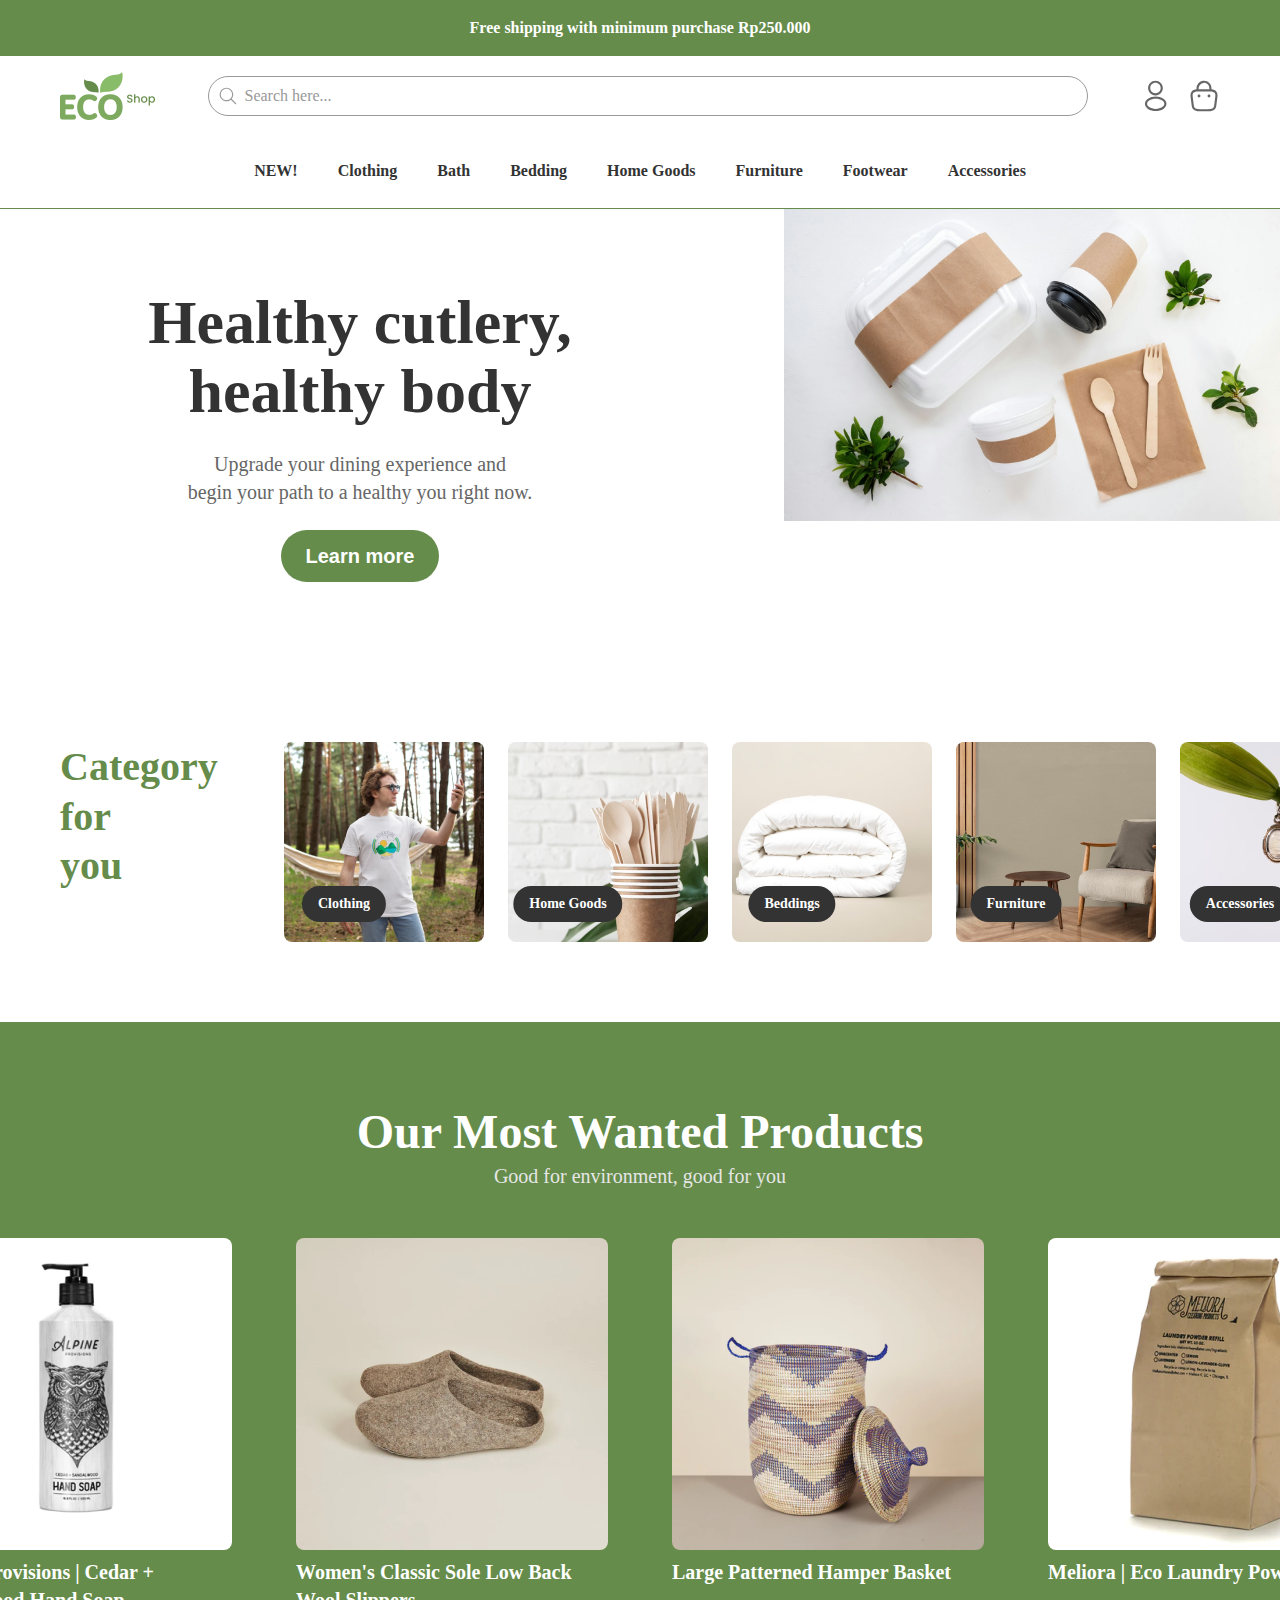
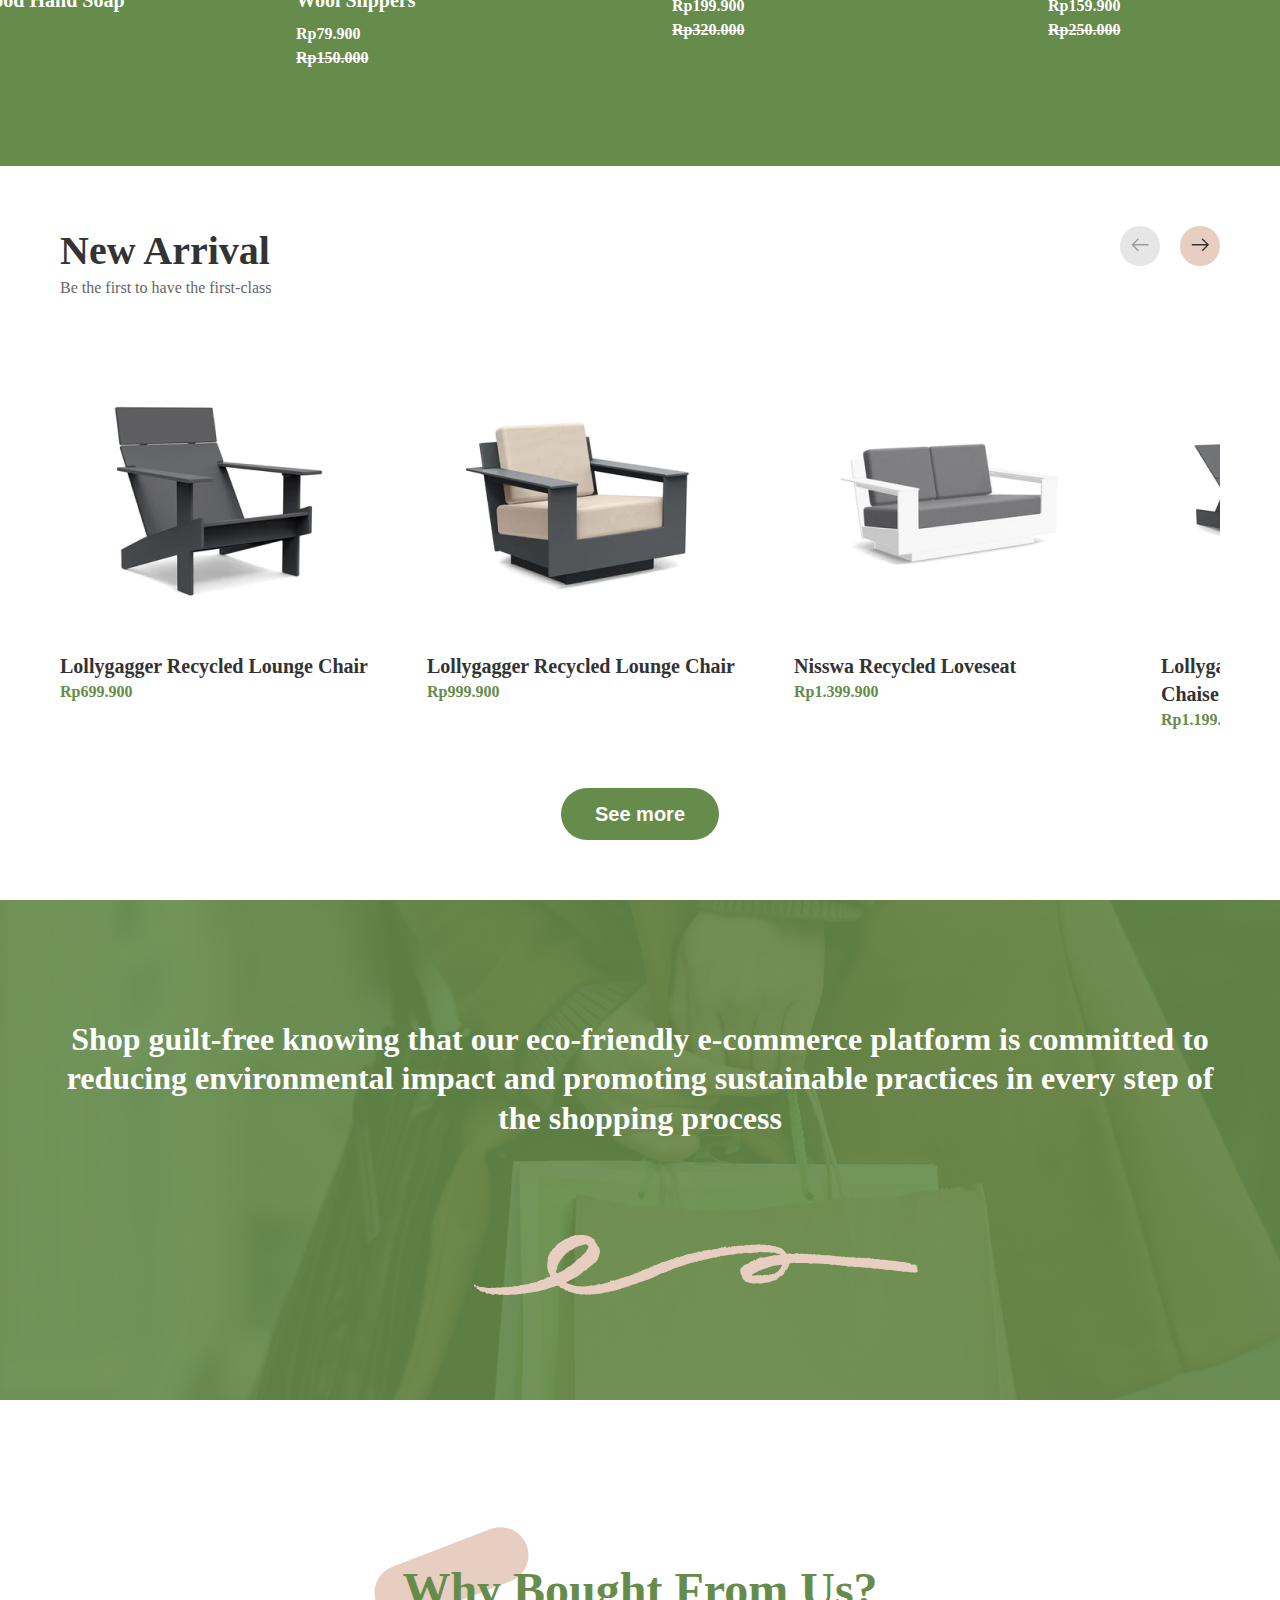
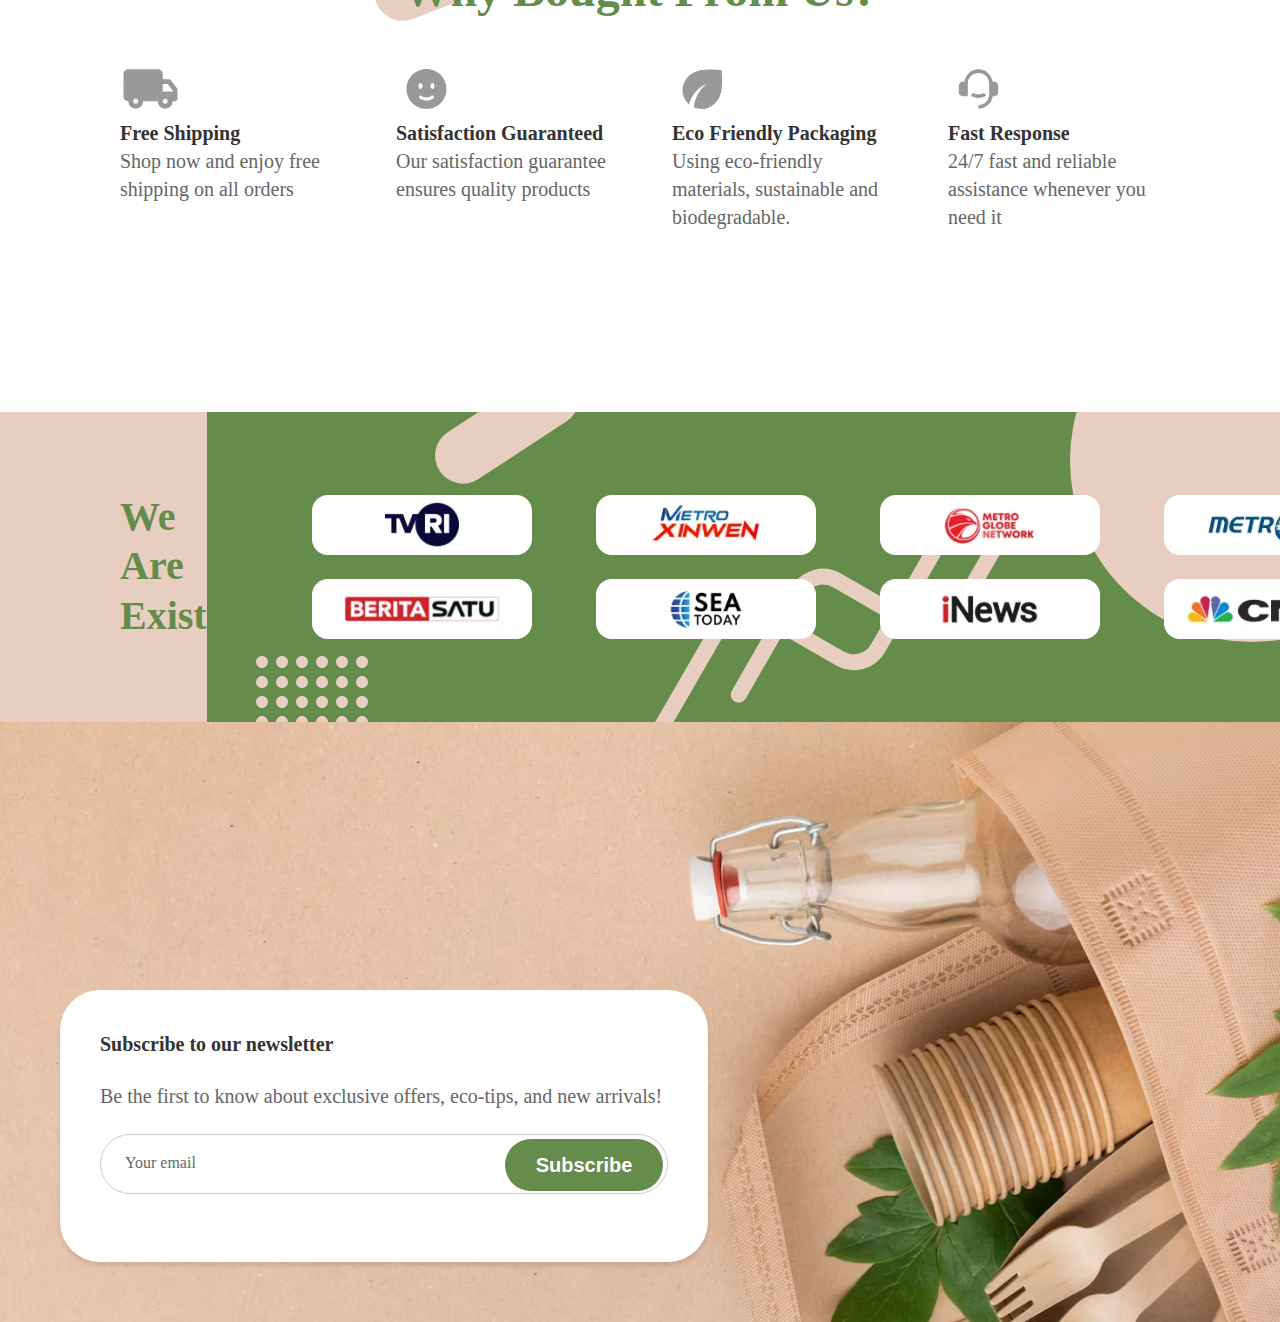
==== commit d24e110e: "Added and styled  the section subscribe" ====
--- a/index.html
+++ b/index.html
@@ -437,6 +437,19 @@
         <img src="images/image 986.png" alt="CNBC Logo">
       </div>
     </section>
+
+    <section class="section-subscribe">
+      <div class="card-subscribe">
+        <h3>Subscribe to our newsletter</h3>
+        <p>Be the first to know about exclusive offers, eco-tips, and new arrivals!</p>
+        <form class="subscribe-form">
+          <!-- <label for="email"> Email
+          </label> -->
+          <input type="email" name="email" id="email" placeholder="Your email">
+          <button type="submit" class="btn">Subscribe</button>
+        </form>
+      </div>
+    </section>
   </main>
 
   <script src="script.js"></script>
--- a/css/general.css
+++ b/css/general.css
@@ -281,6 +281,7 @@
   box-shadow: 0 0 0 0.1rem #658C4A;
 }
 
+
 /* HELPER/SETTINGS CLASSES */
 .margin-right-sm {
   margin-right: 1.6rem !important;
--- a/css/styles.css
+++ b/css/styles.css
@@ -163,8 +163,8 @@
 
 /* Section Category Highlight */
 .categories-section {
-  max-width: 1,440px;
-  /* max-width: 100%; */
+  /* max-width: 1,440px; */
+  max-width: 100%;
   padding: 8rem 6rem;
   height: 360px;
   gap: 24px;
@@ -225,7 +225,7 @@
 /* Section-most-wanted */
 .section-most-wanted {
   background-color: #658C4A;
-  max-width: 100%;
+  width: 100%;
   height: 744px;
   padding: 80px 60px;
   display: flex;
@@ -558,3 +558,158 @@
 text-align: left;
 color: #666666;
 }
+
+/* Section Media */
+.section-media {
+  width: 100%;
+  height: 310px;
+  padding: 0px, 60px, 0px, 0px;
+  gap: 80px;
+  background: #658C4A;
+  position: relative;
+
+  /* display: flex;
+  align-items: center;
+  justify-content: space-around; */
+  display: grid;
+  grid-template-columns: 1fr 5fr;
+  align-items: center;
+  /* column-gap: 7rem; */
+  z-index: 0;
+}
+
+.section-media svg {
+  position: absolute;
+  z-index: 1;
+}
+
+.dots {
+  bottom: 0;
+  left: 20%;
+}
+
+.rectanglec {
+  top: 0;
+  left: 34%;
+}
+
+.zigzag1 {
+  bottom: 0%;
+  left: 51%;
+}
+
+.zigzag2 {
+  bottom: 6%;
+  left: 57%;
+}
+
+.eclipse {
+  top: 0;
+  right: 0px;
+}
+
+.section-media-heading {
+  width: 100%;
+  height: 310px;
+  padding: 80px 0px 80px 120px;
+  background: #E7CEC0;
+}
+
+.section-media-heading h3 {
+/* font-family: Libre Baskerville; */
+  font-family: Inter;
+  font-size: 40px;
+  font-weight: 700;
+  line-height: 49.6px;
+  text-align: left;
+  color: #658C4A;
+}
+
+
+.logos-container {
+  display: grid;
+  grid-template-columns: repeat(4, 270px);
+  column-gap: 1.4rem;
+  row-gap: 2.4rem;
+  justify-items: center;
+  z-index: 2;
+}
+
+/* Section subscribe */
+
+.section-subscribe {
+  background-image: url('/images/image\ 1004.png');
+  background-color: #fff;
+  width: 100%;
+  height: 60rem;
+  position: relative;
+}
+
+.card-subscribe {
+  position: absolute;
+  /* width: 40%; */
+  width: 64.8rem;
+  height: 27.2rem;
+  top: 268px;
+  left: 60px;
+  padding: 40px;
+  gap: 24px;
+  border-radius: 40px;
+
+  background-color: #fff;
+  box-shadow: 0px 4px 4px 0px #0000001A;
+  display: flex;
+  /* align-items: center; */
+  flex-direction: column;
+}
+
+.card-subscribe h3 {
+  font-family: Inter;
+  font-size: 20px;
+  font-weight: 600;
+  line-height: 28px;
+  text-align: left;
+  color: #333333;
+}
+
+.card-subscribe p {
+  font-family: Inter;
+  font-size: 20px;
+  font-weight: 400;
+  line-height: 28px;
+  text-align: left;
+  color: #666666;
+}
+
+.subscribe-form {
+  width: 56.8rem;
+  height: 6rem;
+  padding: 4px 4px 4px 24px;
+  border-radius: 40px;
+  border: 1px solid #CCCCCC;
+  display: flex;
+  justify-content: space-between;
+
+}
+
+.subscribe-form input {
+  border: none;
+  width: 60%;
+}
+
+.subscribe-form input::placeholder {
+  font-family: Inter;
+  font-size: 16px;
+  font-weight: 400;
+  line-height: 24px;
+  text-align: left;
+  color: #666666;
+}
+
+.subscribe-form input:focus {
+  border: none;
+  box-shadow: none;
+}
+
+
+
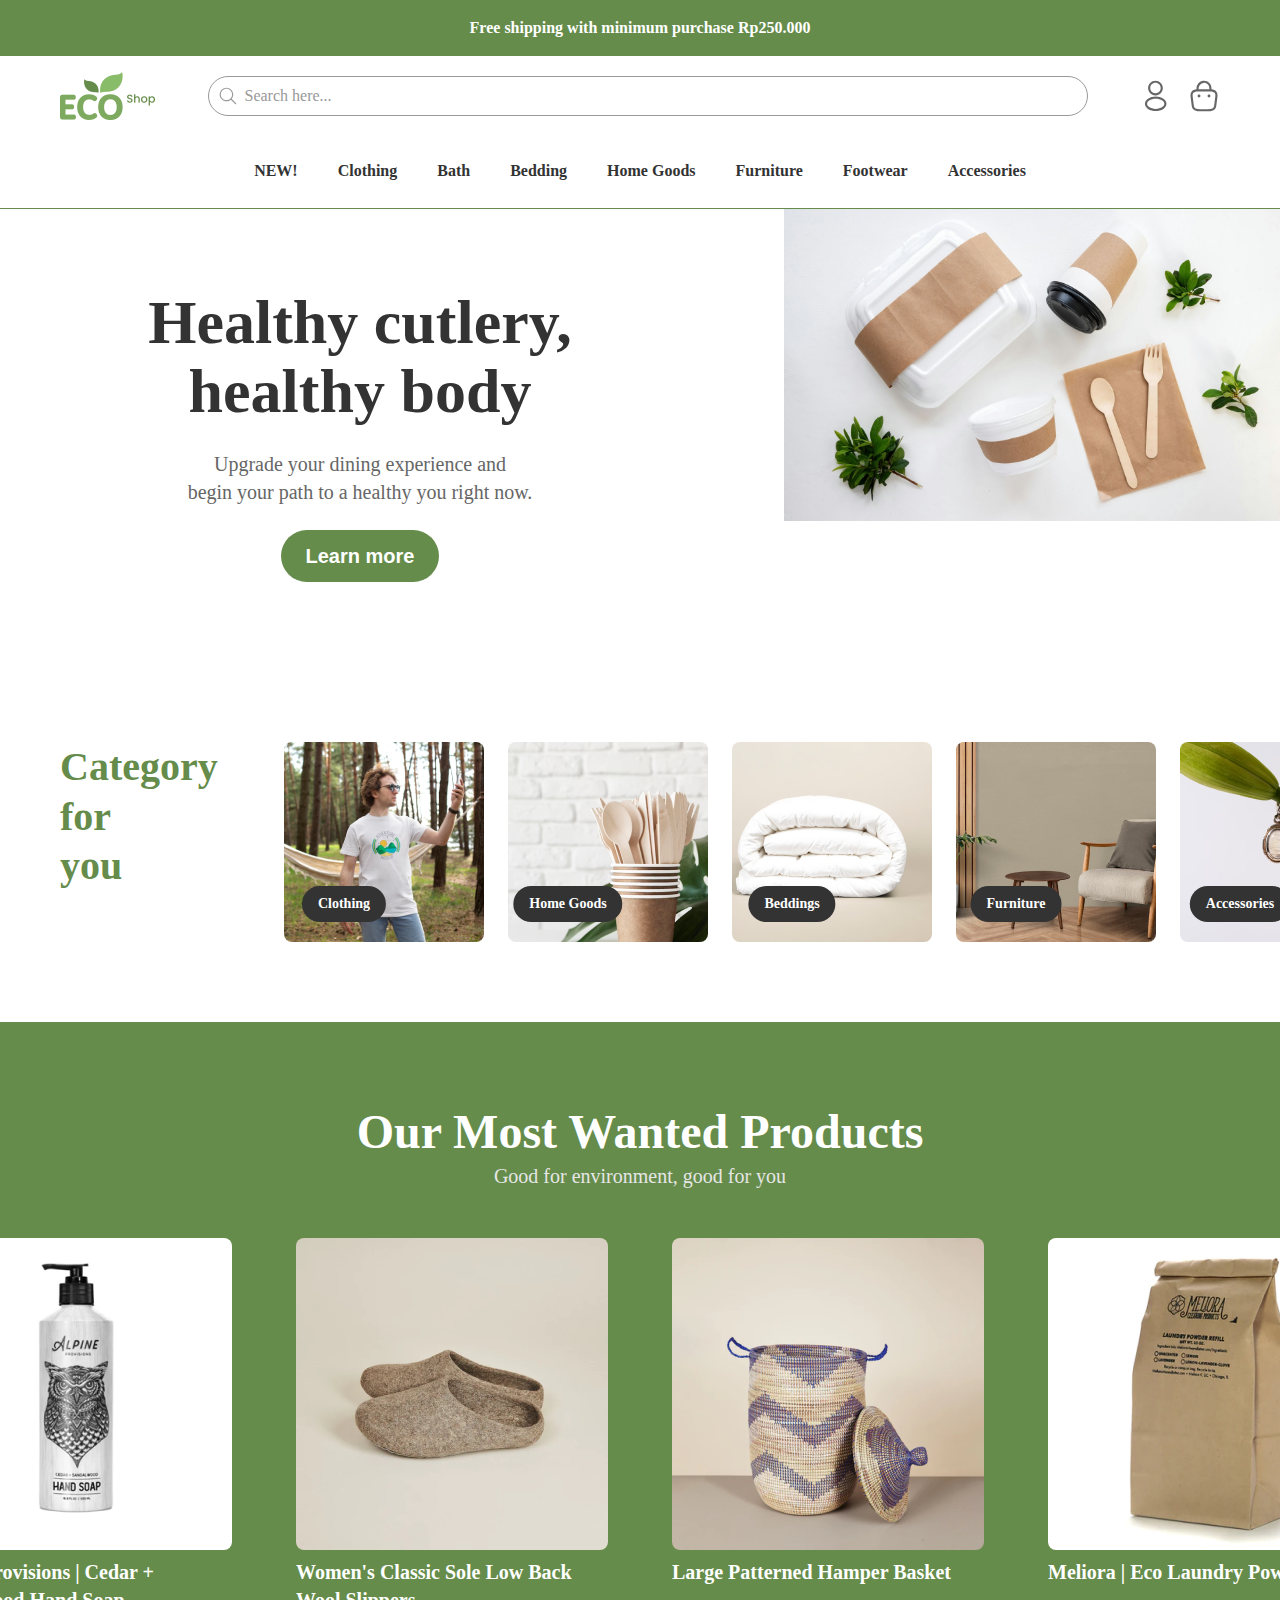
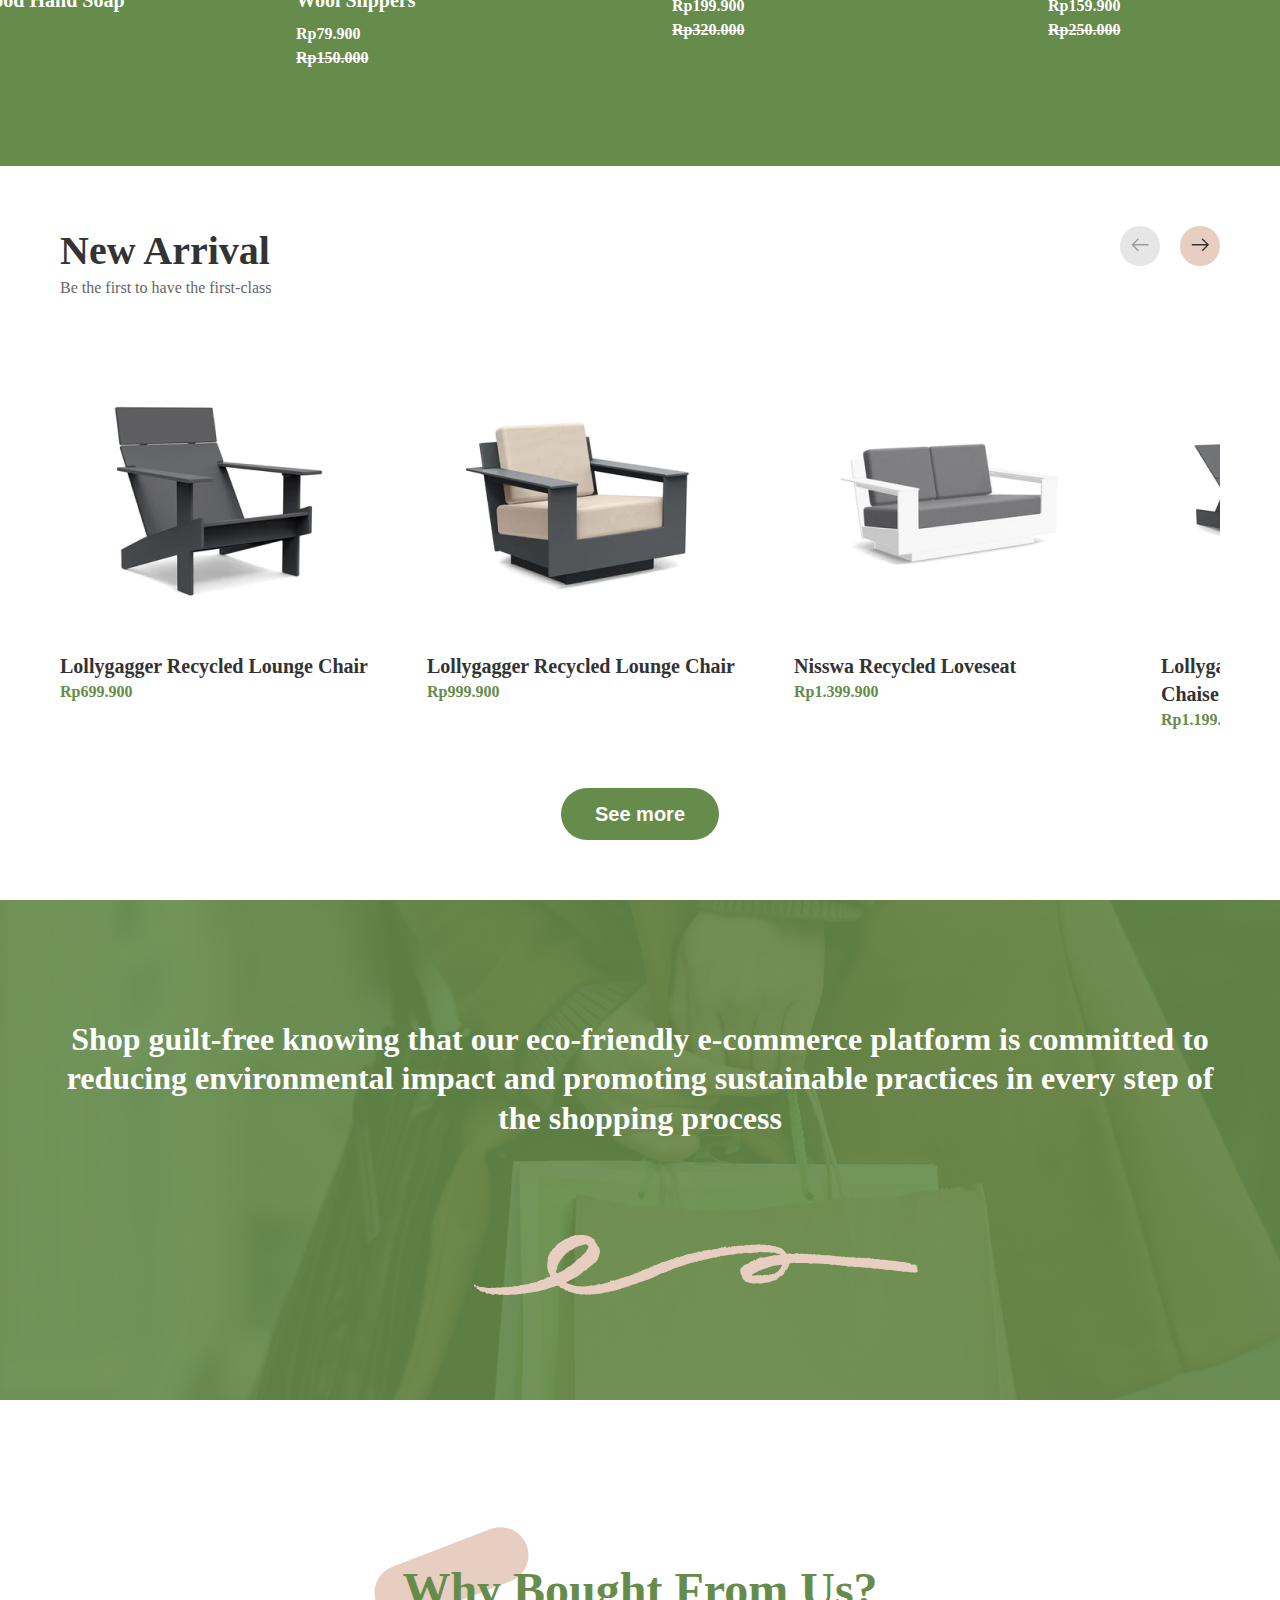
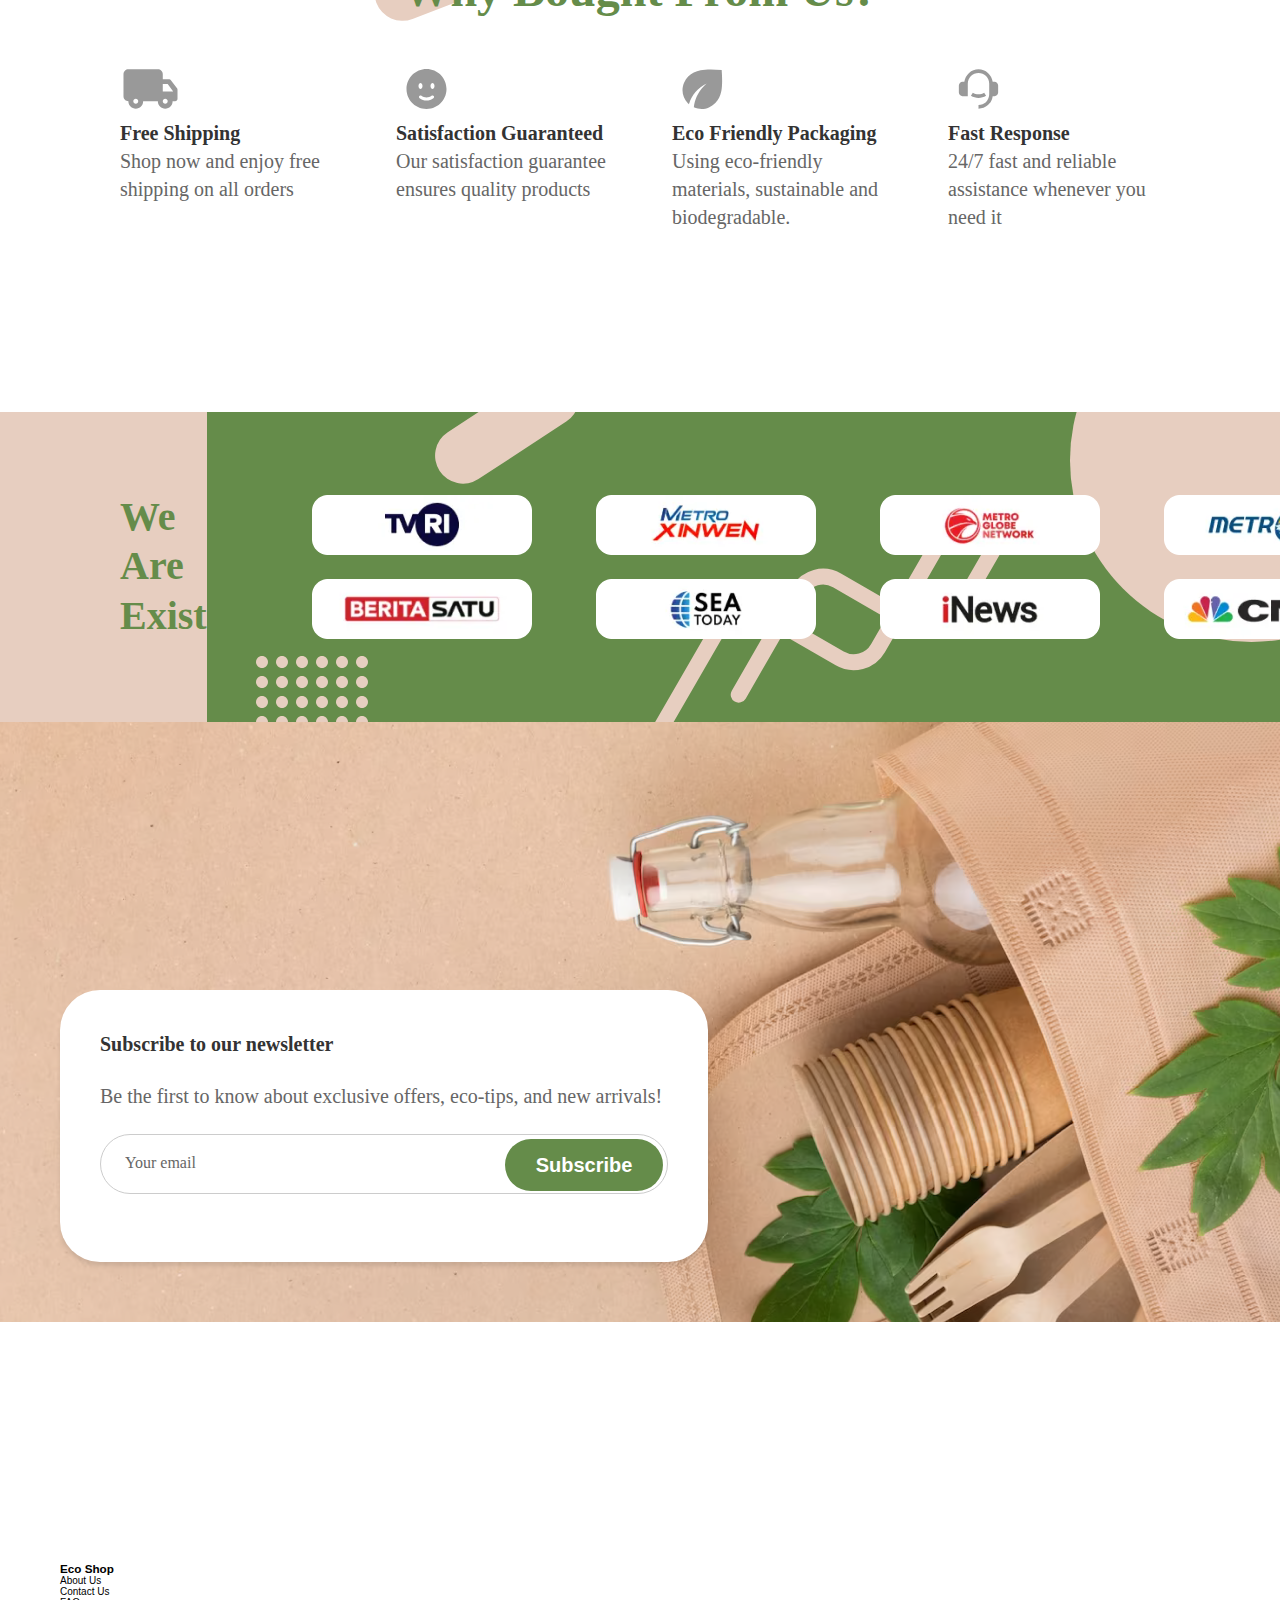
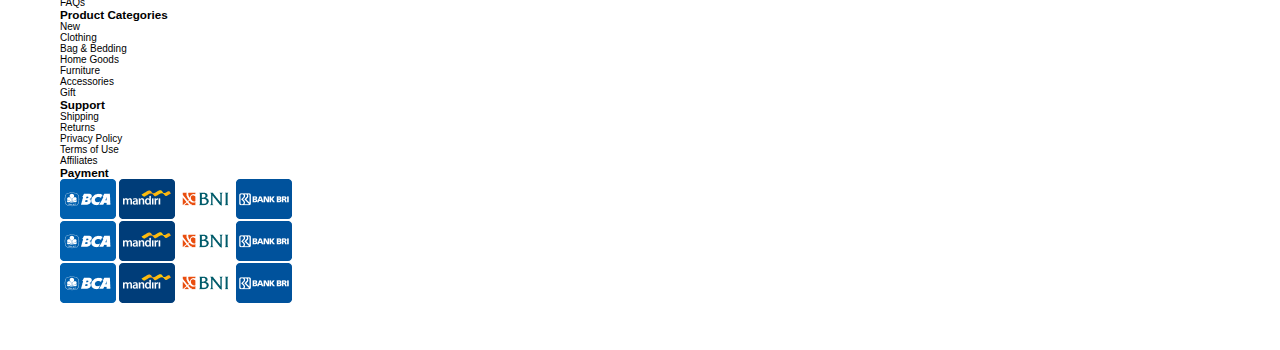
==== commit 1a7ffa00: "Added the section subscribe and started the footer section" ====
--- a/index.html
+++ b/index.html
@@ -452,6 +452,76 @@
     </section>
   </main>
 
+  <footer class="footer">
+    <div class="footer-menu">
+      <div class="menu-list">
+        <h3>Eco Shop</h3>
+
+        <div class="menu-lists-container">
+          <div class="footer-link">
+            <p>About Us</p>
+            <p>Contact Us</p>
+            <p>FAQs</p>
+          </div>
+        </div>
+      </div>
+
+      <div class="menu-list">
+        <h3>Product Categories</h3>
+
+        <div class="menu-lists-container">
+          <div class="footer-link">
+            <p>New</p>
+            <p>Clothing</p>
+            <p>Bag & Bedding</p>
+            <p>Home Goods</p>
+            <p>Furniture</p>
+            <p>Accessories</p>
+            <p>Gift</p>
+          </div>
+        </div>
+      </div>
+
+      <div class="menu-list">
+        <h3>Support</h3>
+
+        <div class="menu-lists-container">
+          <div class="footer-link">
+            <p>Shipping</p>
+            <p>Returns</p>
+            <p>Privacy Policy</p>
+            <p>Terms of Use</p>
+            <p>Affiliates</p>
+          </div>
+        </div>
+      </div>
+
+      <div class="menu-lists">
+        <h3>Payment</h3>
+
+        <div class="payment-logo">
+          <img src="/images/BCA.png" alt="BCA logo">
+          <img src="/images/MANDIRI.png" alt="">
+          <img src="/images/BNI.png" alt="">
+          <img src="/images/BRI.png" alt="">
+        </div>
+        <div class="payment-logo">
+          <img src="/images/BCA.png" alt="BCA logo">
+          <img src="/images/MANDIRI.png" alt="">
+          <img src="/images/BNI.png" alt="">
+          <img src="/images/BRI.png" alt="">
+        </div>
+        <div class="payment-logo">
+          <img src="/images/BCA.png" alt="BCA logo">
+          <img src="/images/MANDIRI.png" alt="">
+          <img src="/images/BNI.png" alt="">
+          <img src="/images/BRI.png" alt="">
+        </div>
+      </div>
+    </div>
+
+  </footer>
+
   <script src="script.js"></script>
 </body>
 
--- a/css/styles.css
+++ b/css/styles.css
@@ -639,6 +639,8 @@
 
 .section-subscribe {
   background-image: url('/images/image\ 1004.png');
+  background-position: center;
+  background-size: cover;
   background-color: #fff;
   width: 100%;
   height: 60rem;
@@ -711,5 +713,14 @@
   box-shadow: none;
 }
 
-
-
+/* Footer */
+.footer {
+  width: 100%;
+height: 62.8rem;
+padding: 240px 60px 40px 60px;
+gap: 24px;
+
+}
+
+
+
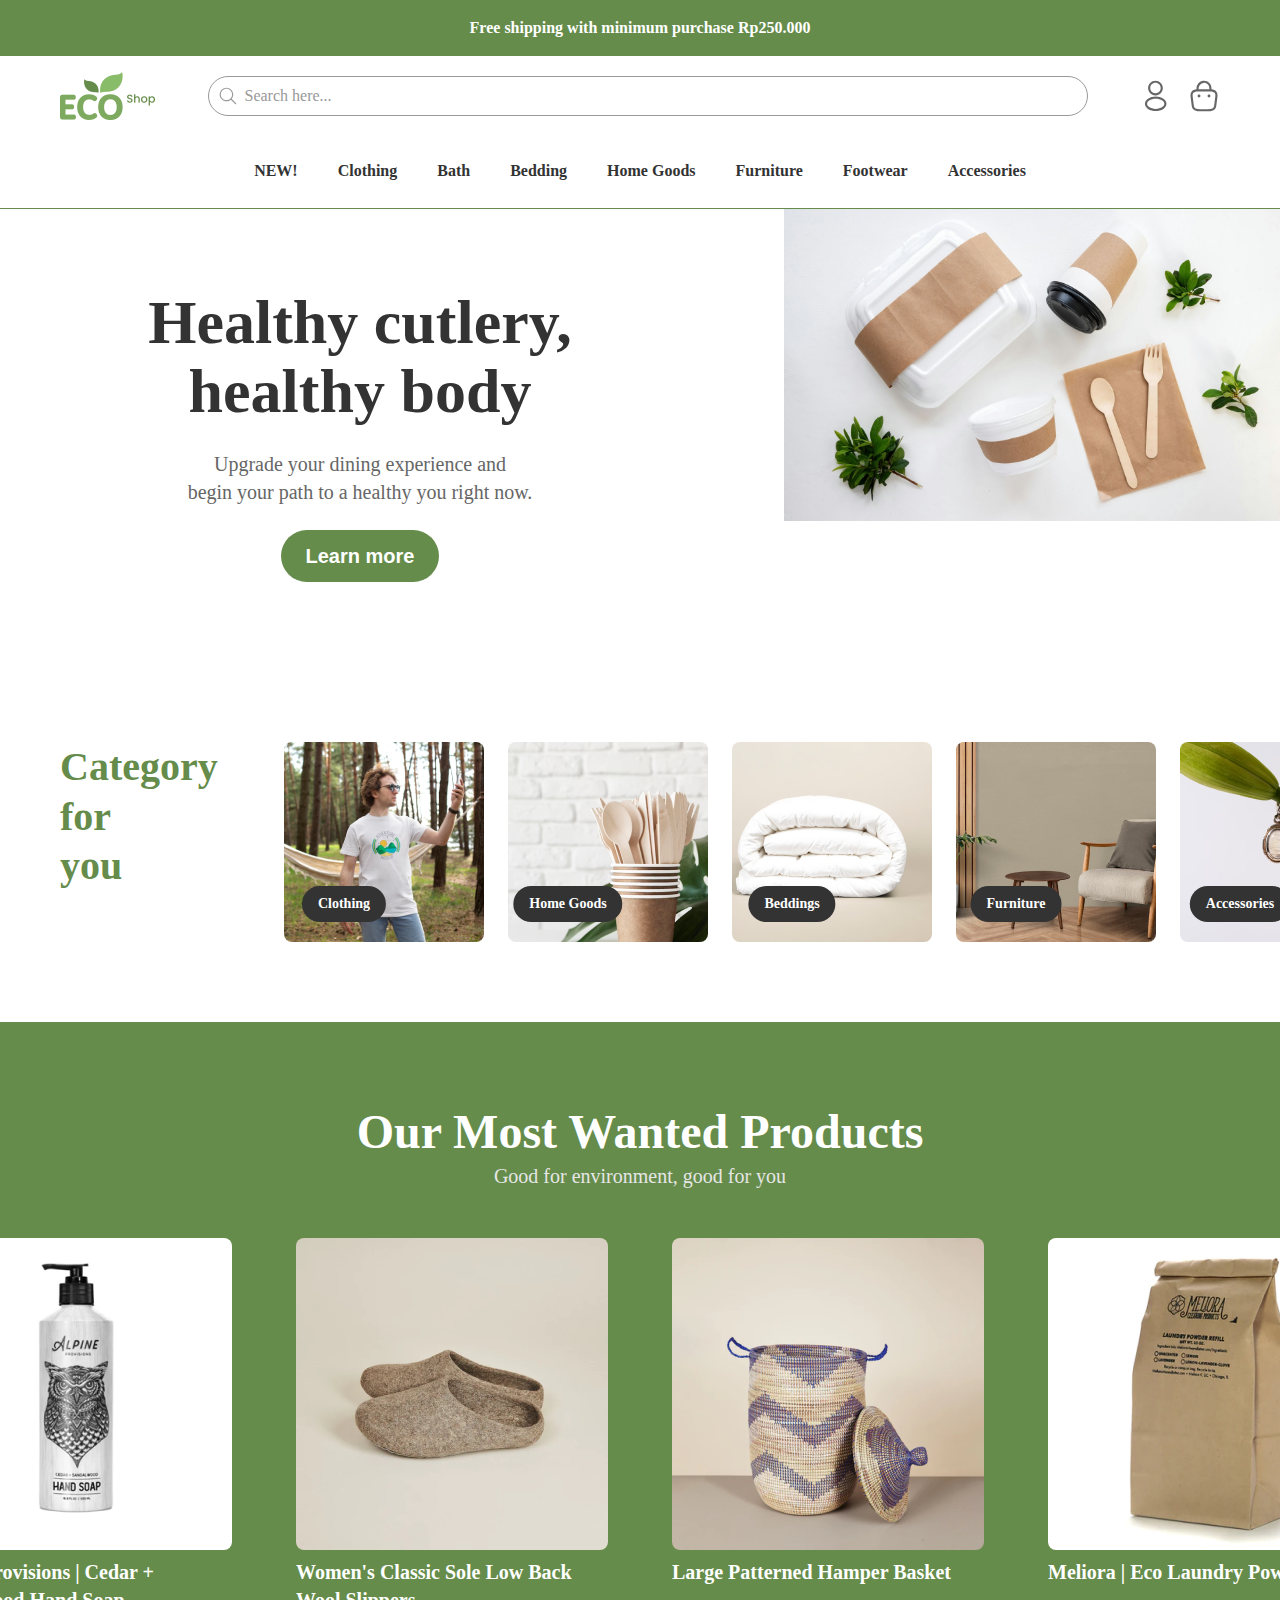
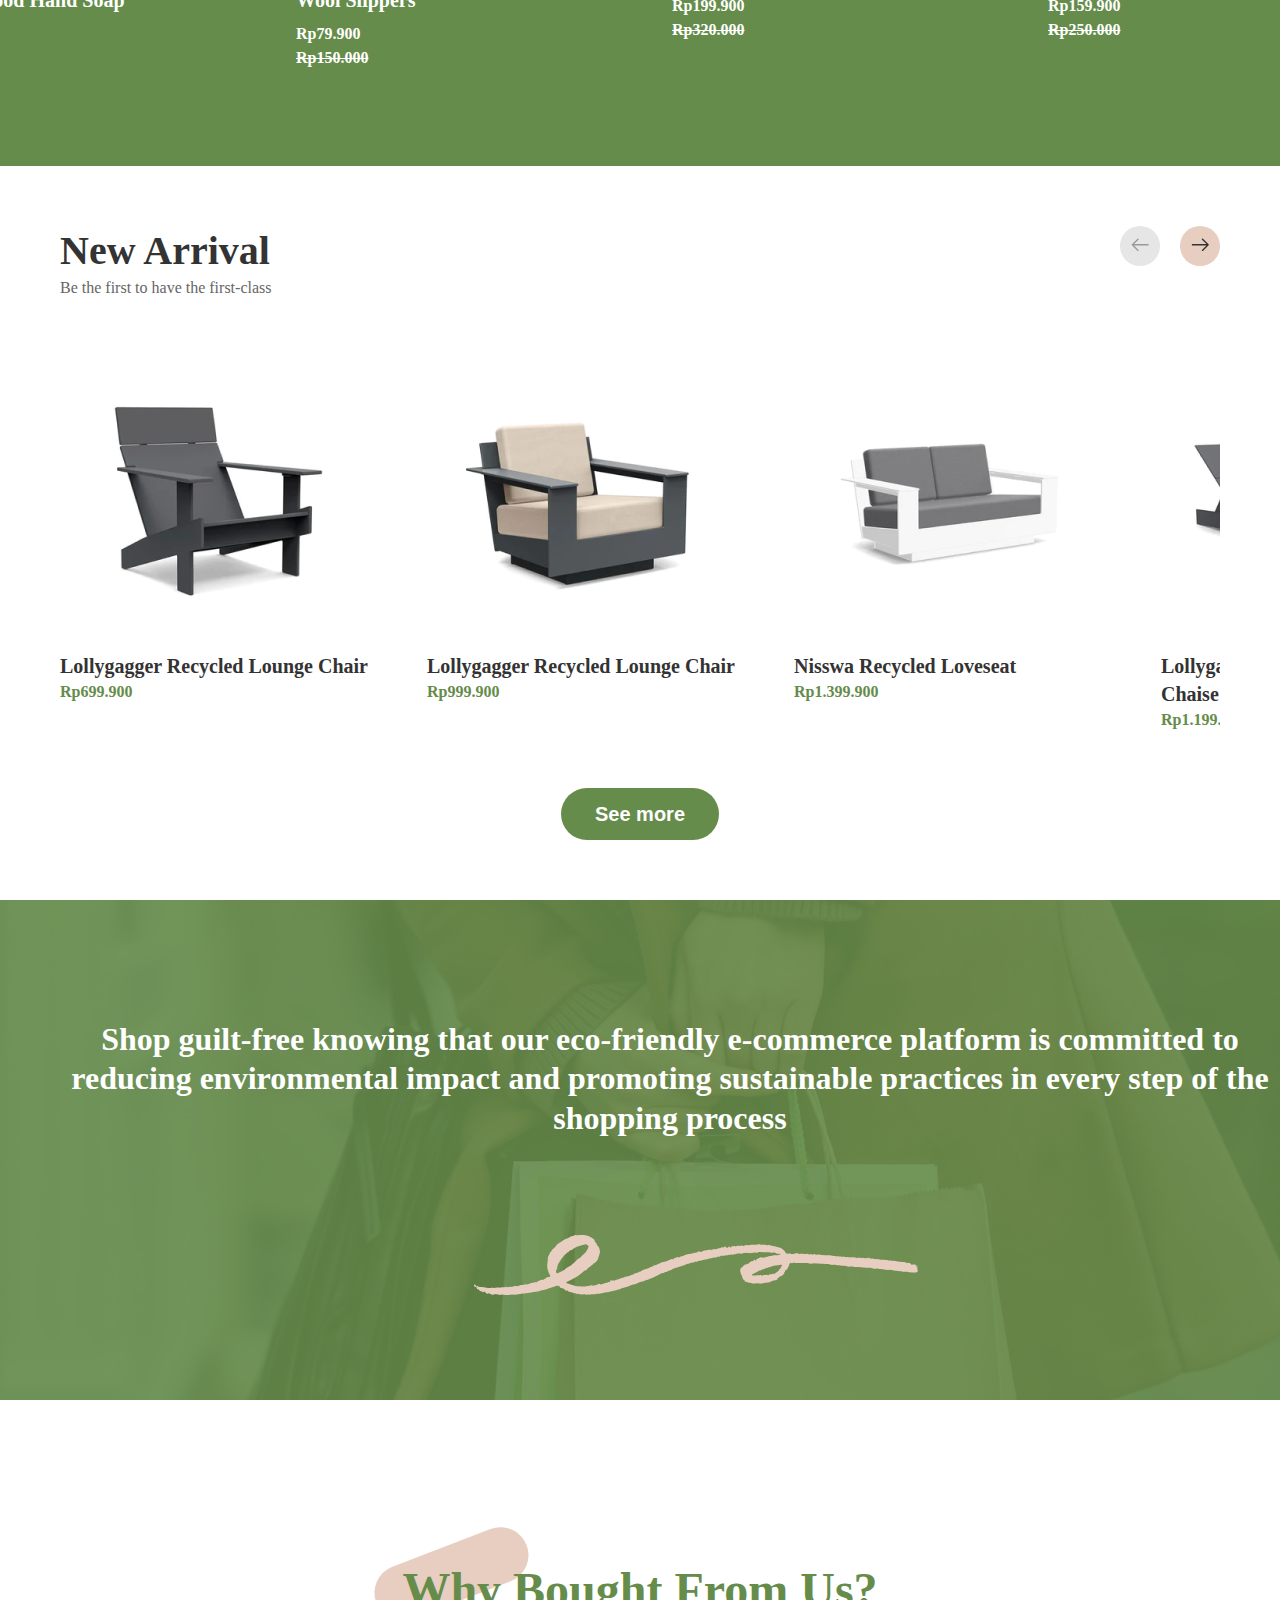
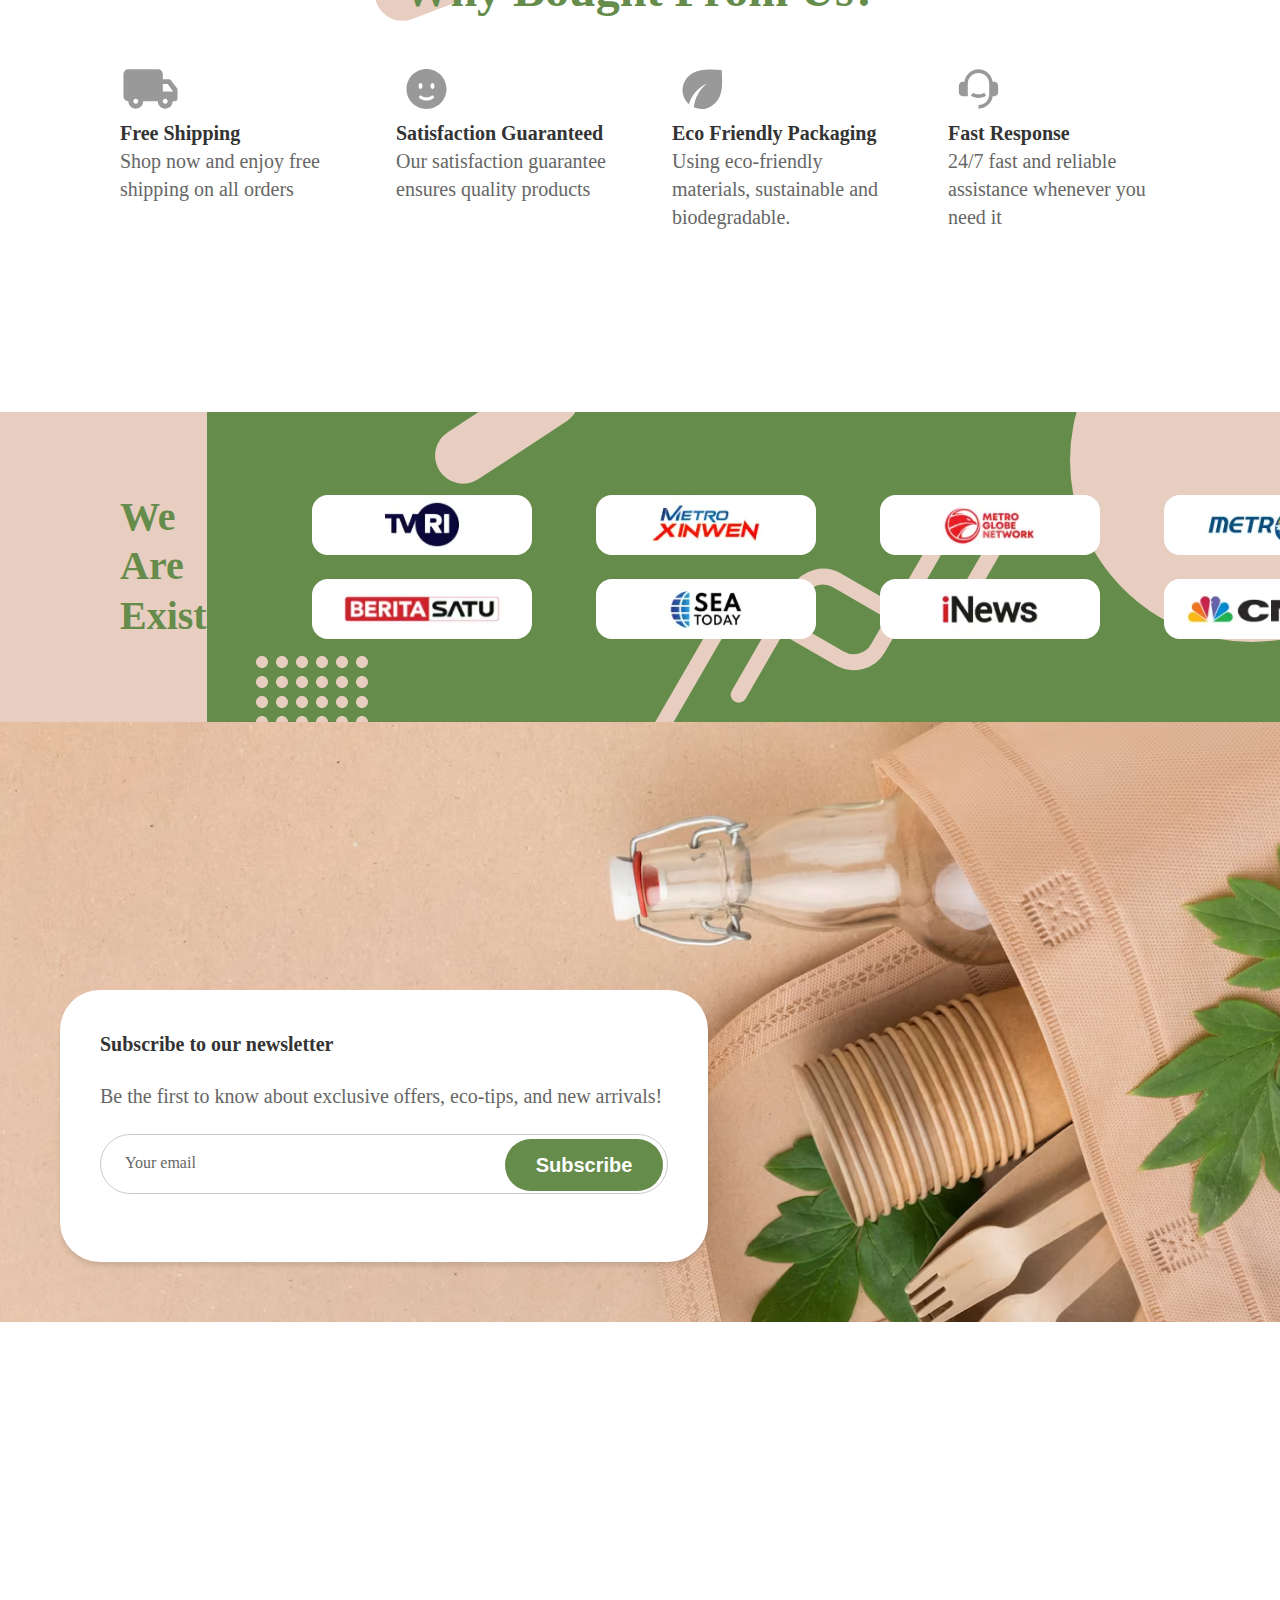
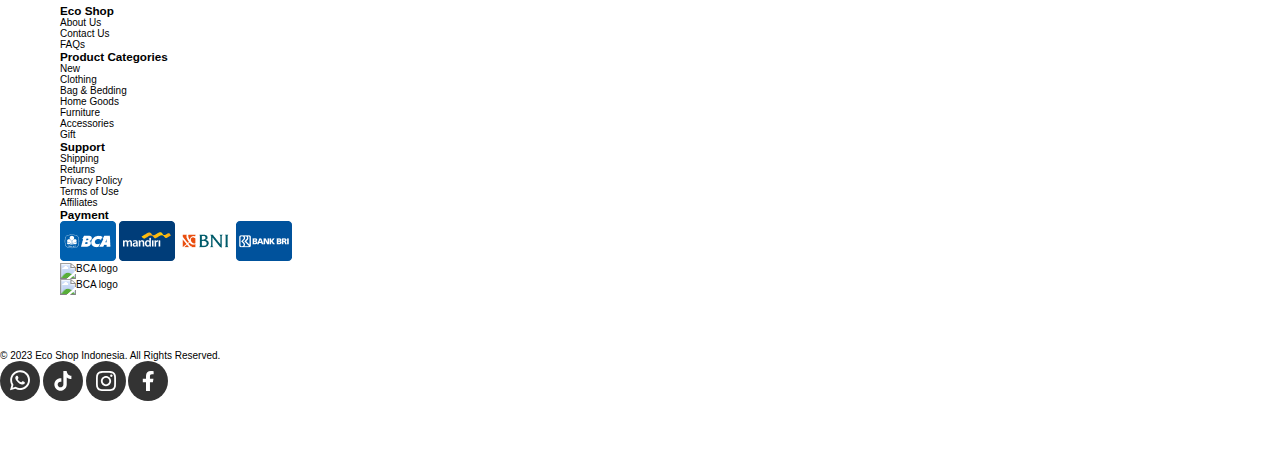
==== commit 1f5b7987: "Styled the footer section and added the sticky icons" ====
--- a/index.html
+++ b/index.html
@@ -452,25 +452,51 @@
     </section>
   </main>
 
-  <footer class="footer">
-    <div class="footer-menu">
-      <div class="menu-list">
-        <h3>Eco Shop</h3>
-
-        <div class="menu-lists-container">
-          <div class="footer-link">
+  <footer>
+    <section class="footer">
+      <div class="badge">
+        <svg width="80" height="40" viewBox="0 0 80 40" fill="none" xmlns="http://www.w3.org/2000/svg">
+          <path
+            d="M9.98813 26.9496C11.2694 26.9496 11.9097 27.6502 11.909 29.0512C11.909 30.4221 11.2726 31.1191 9.98813 31.1191H4.61064V35.4478H11.4932C12.773 35.4478 13.4133 36.1483 13.414 37.5494C13.414 38.9202 12.7776 39.6183 11.4932 39.6183H2.43313C0.73609 39.6183 0 38.8801 0 37.1993V21.3482C0 19.661 0.73609 18.9292 2.43313 18.9292H11.333C12.6143 18.9292 13.2546 19.6293 13.2539 21.0297C13.2539 22.4006 12.6175 23.0986 11.333 23.0986H4.61064V26.9496H9.98813Z"
+            fill="white" />
+          <path
+            d="M24.7439 35.703C25.8639 35.703 26.7591 35.4805 27.6564 34.9395C28.2928 34.5567 28.7457 34.2077 29.2569 34.2077C30.3176 34.2077 31.339 35.5121 31.339 36.4991C31.339 37.3258 30.6337 38.0903 29.5772 38.6945C28.1984 39.4907 26.408 39.9673 24.4235 39.9673C18.7883 39.9673 14.4662 36.0847 14.4662 29.2115C14.4662 22.3689 18.7565 18.5812 24.3917 18.5812C26.4727 18.5812 28.297 19.0905 29.5772 19.8223C30.6379 20.4276 31.339 21.1932 31.339 21.9872C31.339 23.0058 30.2497 24.3419 29.1615 24.3419C28.6492 24.3419 28.2005 23.9918 27.561 23.6101C26.7602 23.1007 25.6719 22.8466 24.5837 22.8466C21.7984 22.8466 19.4608 24.692 19.4608 29.1799C19.4661 33.6973 21.8621 35.703 24.7439 35.703Z"
+            fill="white" />
+          <path
+            d="M42.4365 18.5474C48.6795 18.5474 52.7132 22.6526 52.7132 29.2737C52.7132 35.8949 48.6827 40 42.4365 40C36.1904 40 32.1599 35.8938 32.1599 29.2737C32.1599 22.6536 36.1936 18.5474 42.4365 18.5474ZM42.4365 35.7979C45.6058 35.7979 47.7196 33.4432 47.7196 29.2737C47.7196 25.1043 45.6058 22.7485 42.4365 22.7485C39.2673 22.7485 37.1545 25.1043 37.1545 29.2737C37.1545 33.4432 39.2673 35.7979 42.4365 35.7979Z"
+            fill="white" />
+          <path
+            d="M39.4752 4.42886C34.2918 7.57335 33.3118 12.9702 33.9174 17.4402C36.2774 15.7752 42.1162 17.532 46.9189 14.5383C52.903 10.8085 53.2997 3.57156 52.2783 0C49.6118 3.60847 45.1985 0.956423 39.4752 4.42886Z"
+            fill="white" />
+          <path
+            d="M28.7733 8.89779C32.1111 10.9762 32.7592 14.514 32.3795 17.4392C30.8596 16.3404 27.1176 17.4719 24.0258 15.4947C20.1714 13.0314 19.8893 8.29041 20.5352 5.9526C22.2651 8.32626 25.0875 6.60427 28.7733 8.89779Z"
+            fill="white" />
+          <path
+            d="M58.8196 25.5874C58.3757 25.5874 57.9762 25.5117 57.621 25.3604C57.2659 25.2028 56.9869 24.9821 56.7839 24.6983C56.581 24.4146 56.4795 24.0835 56.4795 23.7052H57.64C57.6654 23.989 57.7764 24.2223 57.973 24.4051C58.1759 24.588 58.4581 24.6794 58.8196 24.6794C59.1937 24.6794 59.4854 24.5911 59.6947 24.4146C59.904 24.2317 60.0086 23.9984 60.0086 23.7147C60.0086 23.494 59.942 23.3143 59.8089 23.1756C59.682 23.0368 59.5203 22.9297 59.3237 22.854C59.1335 22.7783 58.8671 22.6964 58.5247 22.6081C58.0935 22.4946 57.7415 22.3811 57.4688 22.2676C57.2025 22.1478 56.9742 21.9649 56.7839 21.719C56.5937 21.4731 56.4986 21.1452 56.4986 20.7354C56.4986 20.357 56.5937 20.026 56.7839 19.7423C56.9742 19.4585 57.2405 19.241 57.583 19.0897C57.9254 18.9383 58.3218 18.8627 58.772 18.8627C59.4125 18.8627 59.9357 19.0234 60.3416 19.345C60.7538 19.6603 60.982 20.0954 61.0264 20.6502H59.8279C59.8089 20.4106 59.6947 20.2057 59.4854 20.0355C59.2762 19.8652 59.0003 19.7801 58.6579 19.7801C58.3471 19.7801 58.0935 19.8589 57.8969 20.0166C57.7003 20.1742 57.602 20.4012 57.602 20.6975C57.602 20.8993 57.6622 21.0664 57.7827 21.1988C57.9096 21.3249 58.0681 21.4258 58.2584 21.5015C58.4486 21.5771 58.7086 21.6591 59.0384 21.7474C59.4759 21.8672 59.8311 21.987 60.1037 22.1068C60.3828 22.2266 60.6174 22.4126 60.8077 22.6648C61.0042 22.9107 61.1025 23.2418 61.1025 23.6579C61.1025 23.9921 61.0106 24.3074 60.8267 24.6037C60.6491 24.9001 60.3859 25.1397 60.0372 25.3226C59.6947 25.4991 59.2889 25.5874 58.8196 25.5874Z"
+            fill="white" />
+          <path
+            d="M65.0931 20.2246C65.4926 20.2246 65.8478 20.3098 66.1585 20.48C66.4756 20.6502 66.7229 20.9025 66.9005 21.2367C67.0844 21.5708 67.1763 21.9744 67.1763 22.4473V25.5212H66.1014V22.6081C66.1014 22.1415 65.9841 21.7852 65.7495 21.5393C65.5148 21.2871 65.1946 21.161 64.7887 21.161C64.3829 21.161 64.0594 21.2871 63.8185 21.5393C63.5838 21.7852 63.4665 22.1415 63.4665 22.6081V25.5212H62.3821V18.5222H63.4665V20.9151C63.6504 20.6944 63.8819 20.5241 64.1609 20.4043C64.4463 20.2845 64.757 20.2246 65.0931 20.2246Z"
+            fill="white" />
+          <path
+            d="M70.833 25.6063C70.3384 25.6063 69.8913 25.496 69.4918 25.2753C69.0922 25.0483 68.7783 24.733 68.55 24.3295C68.3217 23.9196 68.2076 23.4467 68.2076 22.9107C68.2076 22.3811 68.3249 21.9113 68.5595 21.5015C68.7942 21.0916 69.1144 20.7764 69.5203 20.5557C69.9262 20.335 70.3796 20.2246 70.8806 20.2246C71.3815 20.2246 71.835 20.335 72.2408 20.5557C72.6467 20.7764 72.9669 21.0916 73.2016 21.5015C73.4362 21.9113 73.5535 22.3811 73.5535 22.9107C73.5535 23.4404 73.433 23.9101 73.1921 24.32C72.9511 24.7299 72.6213 25.0483 72.2028 25.2753C71.7906 25.496 71.334 25.6063 70.833 25.6063ZM70.833 24.67C71.112 24.67 71.372 24.6037 71.613 24.4713C71.8603 24.3389 72.0601 24.1403 72.2123 23.8755C72.3645 23.6106 72.4406 23.2891 72.4406 22.9107C72.4406 22.5324 72.3677 22.214 72.2218 21.9555C72.0759 21.6906 71.8825 21.492 71.6415 21.3596C71.4006 21.2272 71.1406 21.161 70.8615 21.161C70.5825 21.161 70.3225 21.2272 70.0815 21.3596C69.8469 21.492 69.6598 21.6906 69.5203 21.9555C69.3808 22.214 69.311 22.5324 69.311 22.9107C69.311 23.4719 69.4537 23.907 69.7391 24.216C70.0308 24.5186 70.3954 24.67 70.833 24.67Z"
+            fill="white" />
+          <path
+            d="M75.7099 21.0759C75.8938 20.8363 76.1443 20.6345 76.4614 20.4705C76.7785 20.3066 77.1368 20.2246 77.5363 20.2246C77.9929 20.2246 78.4083 20.3381 78.7824 20.5651C79.1629 20.7858 79.461 21.0979 79.6766 21.5015C79.8922 21.905 80 22.3685 80 22.8918C80 23.4152 79.8922 23.8849 79.6766 24.3011C79.461 24.7109 79.1629 25.0325 78.7824 25.2658C78.4083 25.4928 77.9929 25.6063 77.5363 25.6063C77.1368 25.6063 76.7817 25.5275 76.4709 25.3699C76.1602 25.2059 75.9065 25.0041 75.7099 24.7645V27.9992H74.6255V20.3098H75.7099V21.0759ZM78.8966 22.8918C78.8966 22.5324 78.8205 22.2234 78.6683 21.9649C78.5224 21.7001 78.3258 21.5015 78.0785 21.3691C77.8375 21.2303 77.5775 21.161 77.2985 21.161C77.0258 21.161 76.7658 21.2303 76.5185 21.3691C76.2775 21.5078 76.0809 21.7096 75.9287 21.9744C75.7829 22.2392 75.7099 22.5513 75.7099 22.9107C75.7099 23.2701 75.7829 23.5854 75.9287 23.8566C76.0809 24.1214 76.2775 24.3232 76.5185 24.4619C76.7658 24.6006 77.0258 24.67 77.2985 24.67C77.5775 24.67 77.8375 24.6006 78.0785 24.4619C78.3258 24.3168 78.5224 24.1088 78.6683 23.8376C78.8205 23.5665 78.8966 23.2512 78.8966 22.8918Z"
+            fill="white" />
+        </svg>
+      </div>
+      <div class="footer-menu">
+        <div class="menu-list">
+          <h3>Eco Shop</h3>
+          <div class="menu-lists-container">
             <p>About Us</p>
             <p>Contact Us</p>
             <p>FAQs</p>
           </div>
         </div>
-      </div>
-
-      <div class="menu-list">
-        <h3>Product Categories</h3>
-
-        <div class="menu-lists-container">
-          <div class="footer-link">
+        <div class="menu-list">
+          <h3>Product Categories</h3>
+          <div class="menu-lists-container">
             <p>New</p>
             <p>Clothing</p>
             <p>Bag & Bedding</p>
@@ -480,13 +506,9 @@
             <p>Gift</p>
           </div>
         </div>
-      </div>
-
-      <div class="menu-list">
-        <h3>Support</h3>
-
-        <div class="menu-lists-container">
-          <div class="footer-link">
+        <div class="menu-list">
+          <h3>Support</h3>
+          <div class="menu-lists-container">
             <p>Shipping</p>
             <p>Returns</p>
             <p>Privacy Policy</p>
@@ -494,34 +516,84 @@
             <p>Affiliates</p>
           </div>
         </div>
-      </div>
-
-      <div class="menu-lists">
-        <h3>Payment</h3>
-
-        <div class="payment-logo">
-          <img src="/images/BCA.png" alt="BCA logo">
-          <img src="/images/MANDIRI.png" alt="">
-          <img src="/images/BNI.png" alt="">
-          <img src="/images/BRI.png" alt="">
-        </div>
-        <div class="payment-logo">
-          <img src="/images/BCA.png" alt="BCA logo">
-          <img src="/images/MANDIRI.png" alt="">
-          <img src="/images/BNI.png" alt="">
-          <img src="/images/BRI.png" alt="">
-        </div>
-        <div class="payment-logo">
-          <img src="/images/BCA.png" alt="BCA logo">
-          <img src="/images/MANDIRI.png" alt="">
-          <img src="/images/BNI.png" alt="">
-          <img src="/images/BRI.png" alt="">
-        </div>
-      </div>
+        <div class="menu-list">
+          <h3>Payment</h3>
+          <div class="payment-logo">
+            <img src="/images/BCA.png" alt="BCA logo">
+            <img src="/images/MANDIRI.png" alt="">
+            <img src="/images/BNI.png" alt="">
+            <img src="/images/BRI.png" alt="">
+          </div>
+          <div class="payment-logo">
+            <img src="/images/Bank Syariah Indonesia.png" alt="BCA logo">
+            <img src="/images/MEGA.png" alt="">
+            <img src="/images/MAYBANK.png" alt="">
+            <img src="/images/GOPAY.png" alt="">
+          </div>
+          <div class="payment-logo">
+            <img src="/images/SHOPEEPAY.png" alt="BCA logo">
+            <img src="/images/DANA.png" alt="">
+            <img src="/images/VISA.png" alt="">
+            <img src="/images/MASTERCARD.png" alt="">
+          </div>
+        </div>
+      </div>
+    </section>
+    <div class="divider">
     </div>
-
+    <div class="copyright-container">
+      <p>&copy; 2023 Eco Shop Indonesia. All Rights Reserved.</p>
+      <div class="socials-container">
+        <svg width="40" height="40" viewBox="0 0 40 40" fill="none" xmlns="http://www.w3.org/2000/svg">
+          <rect width="40" height="40" rx="20" fill="#333333" />
+          <path
+            d="M10.0001 29.2595L11.4351 23.924C10.2778 21.8455 9.91015 19.4202 10.3995 17.0929C10.8889 14.7657 12.2025 12.6927 14.0993 11.2543C15.9961 9.81594 18.3488 9.1087 20.7257 9.26236C23.1027 9.41602 25.3444 10.4203 27.0395 12.0908C28.7347 13.7614 29.7695 15.9862 29.9542 18.357C30.1388 20.7279 29.4609 23.0856 28.0448 24.9977C26.6288 26.9098 24.5695 28.248 22.2449 28.7666C19.9203 29.2853 17.4864 28.9496 15.3897 27.8213L10.0001 29.2595ZM15.6495 25.8247L15.9829 26.0221C17.5015 26.9207 19.2753 27.2926 21.0278 27.0798C22.7803 26.8669 24.4131 26.0813 25.6716 24.8453C26.9302 23.6093 27.7438 21.9924 27.9858 20.2466C28.2278 18.5007 27.8845 16.724 27.0094 15.1933C26.1344 13.6625 24.7767 12.4638 23.1479 11.7838C21.5192 11.1039 19.7109 10.9809 18.0048 11.4341C16.2988 11.8873 14.7908 12.8912 13.7159 14.2893C12.641 15.6874 12.0595 17.4013 12.0622 19.1638C12.0607 20.6251 12.4656 22.0583 13.2316 23.3036L13.4406 23.6476L12.6384 26.6256L15.6495 25.8247Z"
+            fill="white" />
+          <path fill-rule="evenodd" clip-rule="evenodd"
+            d="M23.7393 20.5339C23.5439 20.3765 23.3151 20.2658 23.0703 20.2101C22.8256 20.1544 22.5713 20.1552 22.3269 20.2124C21.9597 20.3647 21.7224 20.94 21.4851 21.2276C21.4351 21.2965 21.3616 21.3449 21.2784 21.3636C21.1952 21.3823 21.108 21.37 21.0332 21.3291C19.6888 20.8034 18.5619 19.8394 17.8356 18.5937C17.7737 18.5159 17.7443 18.4172 17.7538 18.3184C17.7633 18.2195 17.8109 18.1281 17.8865 18.0635C18.1511 17.802 18.3454 17.478 18.4514 17.1216C18.4749 16.7285 18.3847 16.337 18.1915 15.9936C18.0422 15.5123 17.7579 15.0837 17.3724 14.7584C17.1735 14.6692 16.953 14.6392 16.7375 14.6722C16.522 14.7053 16.3206 14.7998 16.1577 14.9446C15.875 15.1881 15.6505 15.4919 15.5009 15.8335C15.3513 16.1752 15.2804 16.546 15.2934 16.9186C15.2942 17.1278 15.3208 17.3362 15.3725 17.539C15.5037 18.0262 15.7054 18.4918 15.9713 18.9208C16.1632 19.2495 16.3725 19.5676 16.5984 19.874C17.3326 20.8802 18.2554 21.7345 19.3158 22.3894C19.8479 22.7223 20.4165 22.9929 21.0106 23.196C21.6277 23.4752 22.309 23.5824 22.9822 23.5062C23.3658 23.4482 23.7292 23.297 24.0405 23.0659C24.3518 22.8348 24.6015 22.5308 24.7675 22.1808C24.865 21.9693 24.8946 21.7329 24.8522 21.504C24.7505 21.0358 24.1234 20.7595 23.7393 20.5339Z"
+            fill="white" />
+        </svg>
+        <svg width="40" height="40" viewBox="0 0 40 40" fill="none" xmlns="http://www.w3.org/2000/svg">
+          <rect width="40" height="40" rx="20" fill="#333333" />
+          <path
+            d="M26.2758 14.2524C26.1431 14.1838 26.014 14.1086 25.8888 14.0271C25.5248 13.7865 25.1911 13.503 24.8948 13.1826C24.1535 12.3344 23.8766 11.4739 23.7746 10.8715H23.7787C23.6936 10.3714 23.7288 10.0479 23.7341 10.0479H20.3577V23.1038C20.3577 23.2791 20.3577 23.4523 20.3503 23.6235C20.3503 23.6448 20.3483 23.6645 20.347 23.6874C20.347 23.6968 20.347 23.7067 20.345 23.7165C20.345 23.7189 20.345 23.7214 20.345 23.7239C20.3094 24.1923 20.1592 24.6448 19.9077 25.0416C19.6562 25.4384 19.311 25.7673 18.9025 25.9994C18.4768 26.2416 17.9953 26.3686 17.5055 26.368C15.9324 26.368 14.6574 25.0852 14.6574 23.5011C14.6574 21.9169 15.9324 20.6341 17.5055 20.6341C17.8033 20.6339 18.0993 20.6807 18.3824 20.773L18.3865 17.3351C17.527 17.2241 16.6538 17.2924 15.822 17.5358C14.9902 17.7791 14.2178 18.1922 13.5537 18.7489C12.9717 19.2546 12.4825 19.8579 12.1079 20.5318C11.9654 20.7775 11.4277 21.7649 11.3625 23.3675C11.3216 24.2772 11.5948 25.2196 11.725 25.6091V25.6173C11.8069 25.8466 12.1243 26.6293 12.6416 27.2891C13.0587 27.8183 13.5515 28.2833 14.1041 28.6689V28.6607L14.1123 28.6689C15.7469 29.7796 17.5592 29.7067 17.5592 29.7067C17.8729 29.694 18.9238 29.7067 20.1173 29.1411C21.441 28.5141 22.1946 27.5799 22.1946 27.5799C22.676 27.0217 23.0588 26.3855 23.3266 25.6988C23.6321 24.8956 23.7341 23.9323 23.7341 23.5473V16.6209C23.7751 16.6454 24.3206 17.0063 24.3206 17.0063C24.3206 17.0063 25.1065 17.51 26.3328 17.8381C27.2125 18.0715 28.3978 18.1207 28.3978 18.1207V14.7688C27.9825 14.8139 27.1392 14.6828 26.2758 14.2524Z"
+            fill="white" />
+        </svg>
+        <svg width="40" height="40" viewBox="0 0 40 40" fill="none" xmlns="http://www.w3.org/2000/svg">
+          <rect width="40" height="40" rx="20" fill="#333333" />
+          <path
+            d="M16.6713 20.0514C16.6713 18.2089 18.1641 16.7148 20.0061 16.7148C21.8481 16.7148 23.3417 18.2089 23.3417 20.0514C23.3417 21.8939 21.8481 23.3879 20.0061 23.3879C18.1641 23.3879 16.6713 21.8939 16.6713 20.0514ZM14.8682 20.0514C14.8682 22.8899 17.1684 25.1908 20.0061 25.1908C22.8438 25.1908 25.1441 22.8899 25.1441 20.0514C25.1441 17.2128 22.8438 14.9119 20.0061 14.9119C17.1684 14.9119 14.8682 17.2128 14.8682 20.0514ZM24.1468 14.7081C24.1467 14.9457 24.217 15.1779 24.3489 15.3755C24.4807 15.5731 24.6682 15.7271 24.8875 15.8181C25.1069 15.9091 25.3483 15.933 25.5813 15.8867C25.8142 15.8405 26.0282 15.7262 26.1962 15.5582C26.3642 15.3903 26.4786 15.1764 26.525 14.9434C26.5715 14.7104 26.5478 14.4689 26.457 14.2494C26.3662 14.0299 26.2124 13.8423 26.015 13.7102C25.8176 13.5782 25.5854 13.5077 25.348 13.5076H25.3475C25.0292 13.5077 24.7239 13.6342 24.4988 13.8593C24.2736 14.0844 24.147 14.3897 24.1468 14.7081ZM15.9637 28.1984C14.9882 28.1539 14.4579 27.9914 14.1055 27.8541C13.6384 27.6721 13.3051 27.4555 12.9546 27.1054C12.6042 26.7553 12.3872 26.4222 12.2062 25.9549C12.0688 25.6026 11.9063 25.0721 11.862 24.0962C11.8134 23.0412 11.8038 22.7243 11.8038 20.0514C11.8038 17.3786 11.8142 17.0626 11.862 16.0067C11.9064 15.0308 12.0701 14.5013 12.2062 14.148C12.388 13.6807 12.6046 13.3473 12.9546 12.9967C13.3046 12.6462 13.6376 12.4292 14.1055 12.248C14.4578 12.1106 14.9882 11.9481 15.9637 11.9037C17.0184 11.8552 17.3352 11.8455 20.0061 11.8455C22.677 11.8455 22.9942 11.856 24.0497 11.9037C25.0253 11.9482 25.5546 12.1119 25.9079 12.248C26.3751 12.4292 26.7084 12.6466 27.0588 12.9967C27.4093 13.3468 27.6254 13.6807 27.8073 14.148C27.9446 14.5003 28.1071 15.0308 28.1515 16.0067C28.2 17.0626 28.2097 17.3786 28.2097 20.0514C28.2097 22.7243 28.2 23.0403 28.1515 24.0962C28.1071 25.0721 27.9438 25.6025 27.8073 25.9549C27.6254 26.4222 27.4088 26.7556 27.0588 27.1054C26.7089 27.4551 26.3751 27.6721 25.9079 27.8541C25.5557 27.9915 25.0253 28.154 24.0497 28.1984C22.995 28.2469 22.6782 28.2566 20.0061 28.2566C17.334 28.2566 17.0181 28.2469 15.9637 28.1984ZM15.8808 10.1031C14.8156 10.1516 14.0878 10.3206 13.4521 10.568C12.7938 10.8235 12.2365 11.1663 11.6796 11.7225C11.1227 12.2786 10.7809 12.837 10.5255 13.4955C10.2781 14.1317 10.1092 14.8594 10.0607 15.9249C10.0114 16.9921 10.0001 17.3333 10.0001 20.0514C10.0001 22.7695 10.0114 23.1106 10.0607 24.1778C10.1092 25.2434 10.2781 25.971 10.5255 26.6073C10.7809 27.2654 11.1228 27.8244 11.6796 28.3803C12.2364 28.9362 12.7938 29.2785 13.4521 29.5348C14.089 29.7822 14.8156 29.9511 15.8808 29.9996C16.9483 30.0482 17.2888 30.0603 20.0061 30.0603C22.7234 30.0603 23.0645 30.049 24.1314 29.9996C25.1967 29.9511 25.9241 29.7822 26.5601 29.5348C27.218 29.2785 27.7757 28.9365 28.3326 28.3803C28.8895 27.8241 29.2306 27.2654 29.4868 26.6073C29.7341 25.971 29.9038 25.2433 29.9515 24.1778C30 23.1098 30.0113 22.7695 30.0113 20.0514C30.0113 17.3333 30 16.9921 29.9515 15.9249C29.903 14.8593 29.7341 14.1313 29.4868 13.4955C29.2306 12.8374 28.8886 12.2795 28.3326 11.7225C27.7766 11.1654 27.218 10.8235 26.5609 10.568C25.9241 10.3206 25.1966 10.1508 24.1322 10.1031C23.0653 10.0546 22.7242 10.0425 20.0069 10.0425C17.2896 10.0425 16.9483 10.0538 15.8808 10.1031Z"
+            fill="white" />
+        </svg>
+        <svg width="40" height="40" viewBox="0 0 40 40" fill="none" xmlns="http://www.w3.org/2000/svg">
+          <rect width="40" height="40" rx="20" fill="#333333" />
+          <path
+            d="M24.8937 21.3023L25.4636 17.6812H21.9529V15.3275C21.9529 14.3373 22.4431 13.3698 24.0103 13.3698H25.6289V10.2863C24.6863 10.136 23.7339 10.0546 22.7793 10.043C19.8898 10.043 18.0034 11.78 18.0034 14.9201V17.6812H14.8004V21.3023H18.0034V30.0607H21.9529V21.3023H24.8937Z"
+            fill="white" />
+        </svg>
+      </div>
+    </div>
   </footer>
 
+  <div class="sticky-promo">
+    <svg width="32" height="32" viewBox="0 0 32 32" fill="none" xmlns="http://www.w3.org/2000/svg">
+      <path
+        d="M5.33329 5.3335C4.62605 5.3335 3.94777 5.61445 3.44767 6.11454C2.94758 6.61464 2.66663 7.29292 2.66663 8.00016V13.3335C3.37387 13.3335 4.05215 13.6144 4.55224 14.1145C5.05234 14.6146 5.33329 15.2929 5.33329 16.0002C5.33329 16.7074 5.05234 17.3857 4.55224 17.8858C4.05215 18.3859 3.37387 18.6668 2.66663 18.6668V24.0002C2.66663 24.7074 2.94758 25.3857 3.44767 25.8858C3.94777 26.3859 4.62605 26.6668 5.33329 26.6668H26.6666C27.3739 26.6668 28.0521 26.3859 28.5522 25.8858C29.0523 25.3857 29.3333 24.7074 29.3333 24.0002V18.6668C28.626 18.6668 27.9478 18.3859 27.4477 17.8858C26.9476 17.3857 26.6666 16.7074 26.6666 16.0002C26.6666 15.2929 26.9476 14.6146 27.4477 14.1145C27.9478 13.6144 28.626 13.3335 29.3333 13.3335V8.00016C29.3333 7.29292 29.0523 6.61464 28.5522 6.11454C28.0521 5.61445 27.3739 5.3335 26.6666 5.3335H5.33329ZM20.6666 9.3335L22.6666 11.3335L11.3333 22.6668L9.33329 20.6668L20.6666 9.3335ZM11.7466 9.38683C13.0533 9.38683 14.1066 10.4402 14.1066 11.7468C14.1066 12.3727 13.858 12.973 13.4154 13.4156C12.9728 13.8582 12.3725 14.1068 11.7466 14.1068C10.44 14.1068 9.38663 13.0535 9.38663 11.7468C9.38663 11.1209 9.63527 10.5206 10.0779 10.0781C10.5204 9.63547 11.1207 9.38683 11.7466 9.38683ZM20.2533 17.8935C21.56 17.8935 22.6133 18.9468 22.6133 20.2535C22.6133 20.8794 22.3647 21.4797 21.9221 21.9223C21.4795 22.3649 20.8792 22.6135 20.2533 22.6135C18.9466 22.6135 17.8933 21.5602 17.8933 20.2535C17.8933 19.6276 18.1419 19.0273 18.5845 18.5847C19.0271 18.1421 19.6274 17.8935 20.2533 17.8935Z"
+        fill="white" />
+    </svg>
+  </div>
+
+  <div class="sticky-chat">
+    <svg width="32" height="32" viewBox="0 0 32 32" fill="none" xmlns="http://www.w3.org/2000/svg">
+      <path
+        d="M24.6266 22.4398L25.1466 26.6532C25.28 27.7598 24.0933 28.5332 23.1466 27.9598L18.5333 25.2132C18.2133 25.0265 18.1333 24.6265 18.3066 24.3065C18.9733 23.0798 19.3333 21.6932 19.3333 20.3065C19.3333 15.4265 15.1466 11.4532 9.99996 11.4532C8.94663 11.4532 7.91996 11.6132 6.95996 11.9332C6.46663 12.0932 5.98663 11.6398 6.10663 11.1332C7.31996 6.27984 11.9866 2.6665 17.56 2.6665C24.0666 2.6665 29.3333 7.5865 29.3333 13.6532C29.3333 17.2532 27.48 20.4398 24.6266 22.4398Z"
+        fill="white" />
+      <path
+        d="M17.3333 20.3065C17.3333 21.8932 16.7466 23.3598 15.76 24.5198C14.44 26.1198 12.3466 27.1465 9.99996 27.1465L6.51996 29.2132C5.93329 29.5732 5.18663 29.0798 5.26663 28.3998L5.59996 25.7732C3.81329 24.5332 2.66663 22.5465 2.66663 20.3065C2.66663 17.9598 3.91996 15.8932 5.83996 14.6665C7.02663 13.8932 8.45329 13.4532 9.99996 13.4532C14.0533 13.4532 17.3333 16.5198 17.3333 20.3065Z"
+        fill="white" />
+    </svg>
+
+  </div>
   <script src="script.js"></script>
 </body>
 
--- a/css/styles.css
+++ b/css/styles.css
@@ -113,7 +113,7 @@
 
 .header-container {
   background-color: #fff;
-  max-width: 720px;
+  width: 720px;
   height: 454px;
   padding: 80px 40px;
   gap: 24px;
@@ -149,10 +149,6 @@
   color:#666666;
 }
 
-/* .header-img-container {
-  max-width: 100%;
-} */
-
 .header-img {
   width: 100%;
 }
@@ -163,8 +159,7 @@
 
 /* Section Category Highlight */
 .categories-section {
-  /* max-width: 1,440px; */
-  max-width: 100%;
+  width: 100%;
   padding: 8rem 6rem;
   height: 360px;
   gap: 24px;
@@ -383,7 +378,6 @@
 
 
 .product-list-frame {
-  max-width: 100%;
   width: 100%;
   /* height: 408px; */
 }
@@ -417,7 +411,7 @@
 }
 
 .product-image img {
-  max-width: 31.2rem;
+  width: 31.2rem;
   height: 31.2rem;
 }
 
@@ -475,7 +469,7 @@
     font-weight: 700;
     line-height: 39.68px;
     text-align: center;
-    max-width: 122rem;
+    width: 122rem;
     height: 12rem;
     margin: 0 auto;
     position: relative; 
@@ -493,7 +487,7 @@
 
 /* Section why us */
 .section-why-us {
-    max-width: 100%;
+    width: 100%;
     height: 61.2rem;
     padding: 160px 120px;
     gap: 40px;
@@ -716,11 +710,11 @@
 /* Footer */
 .footer {
   width: 100%;
-height: 62.8rem;
-padding: 240px 60px 40px 60px;
-gap: 24px;
-
-}
-
-
-
+  height: 62.8rem;
+  padding: 240px 60px 40px 60px;
+  gap: 24px;
+
+}
+
+
+
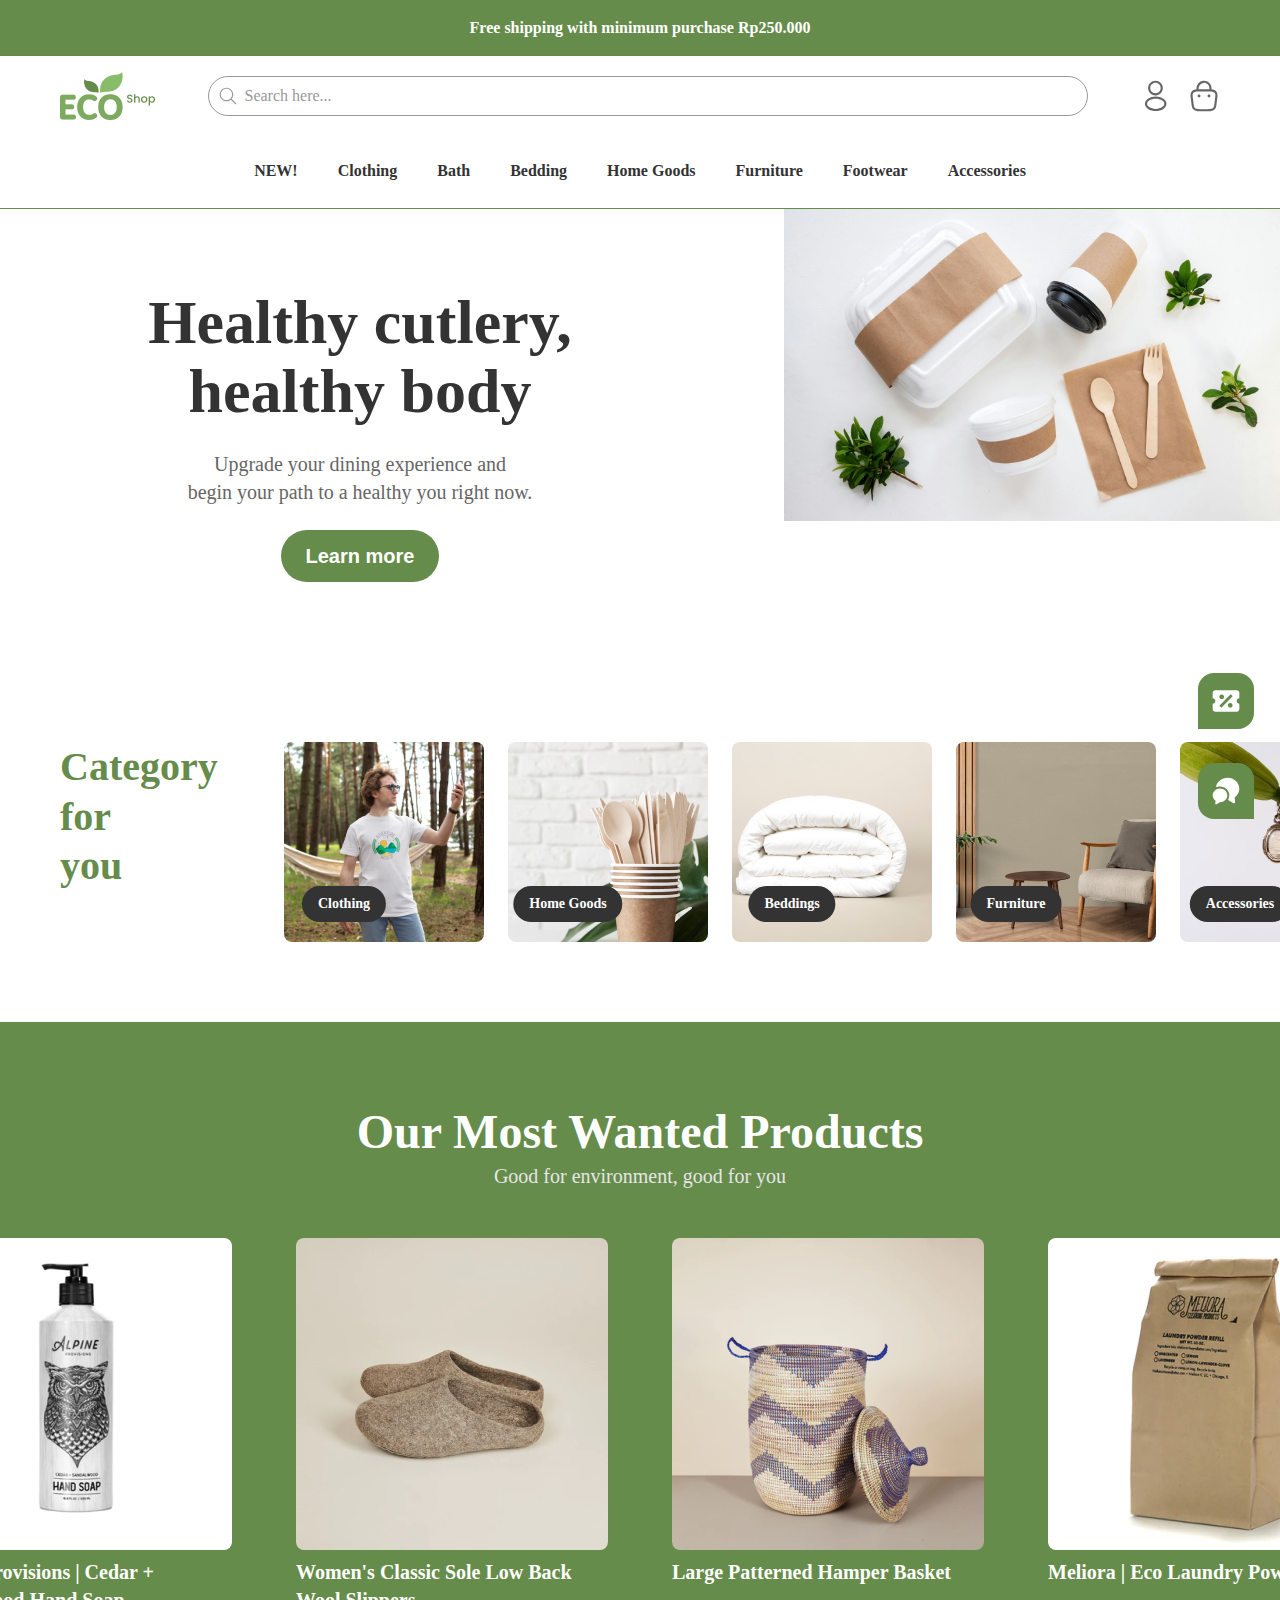
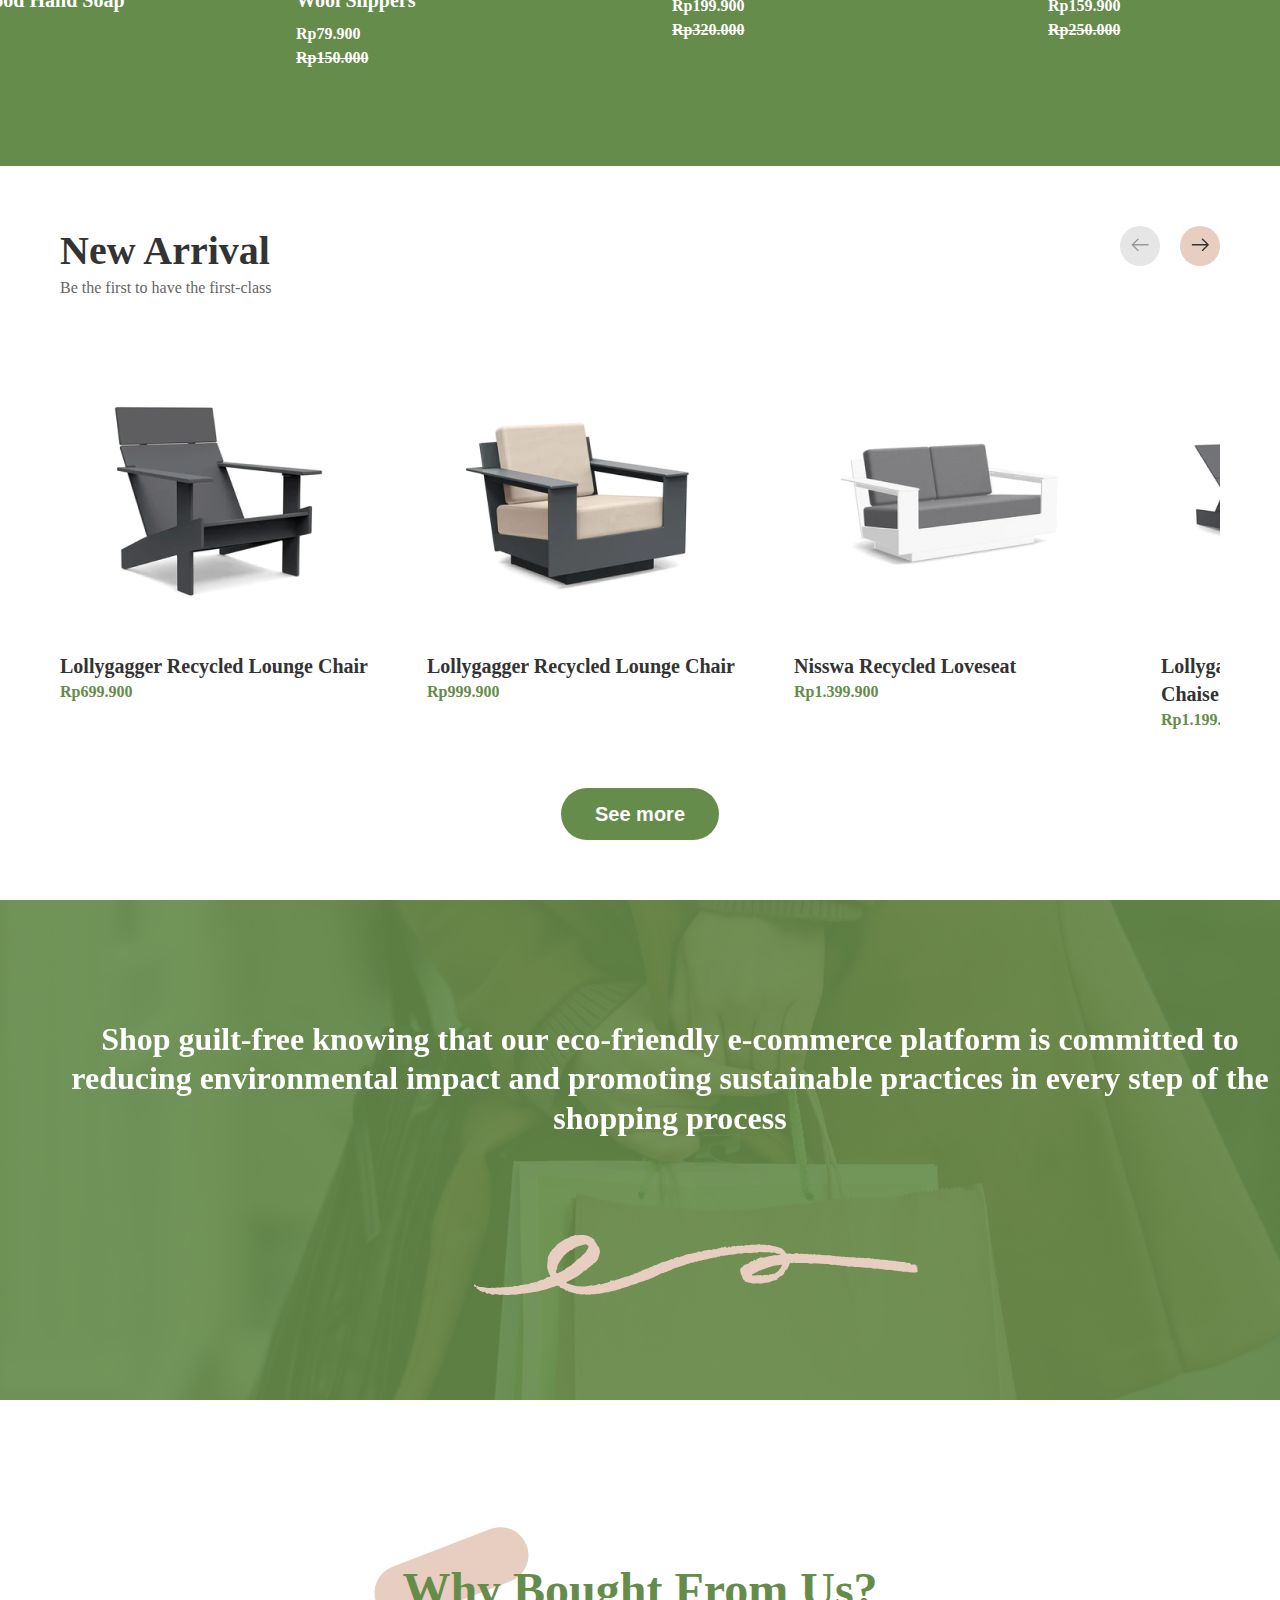
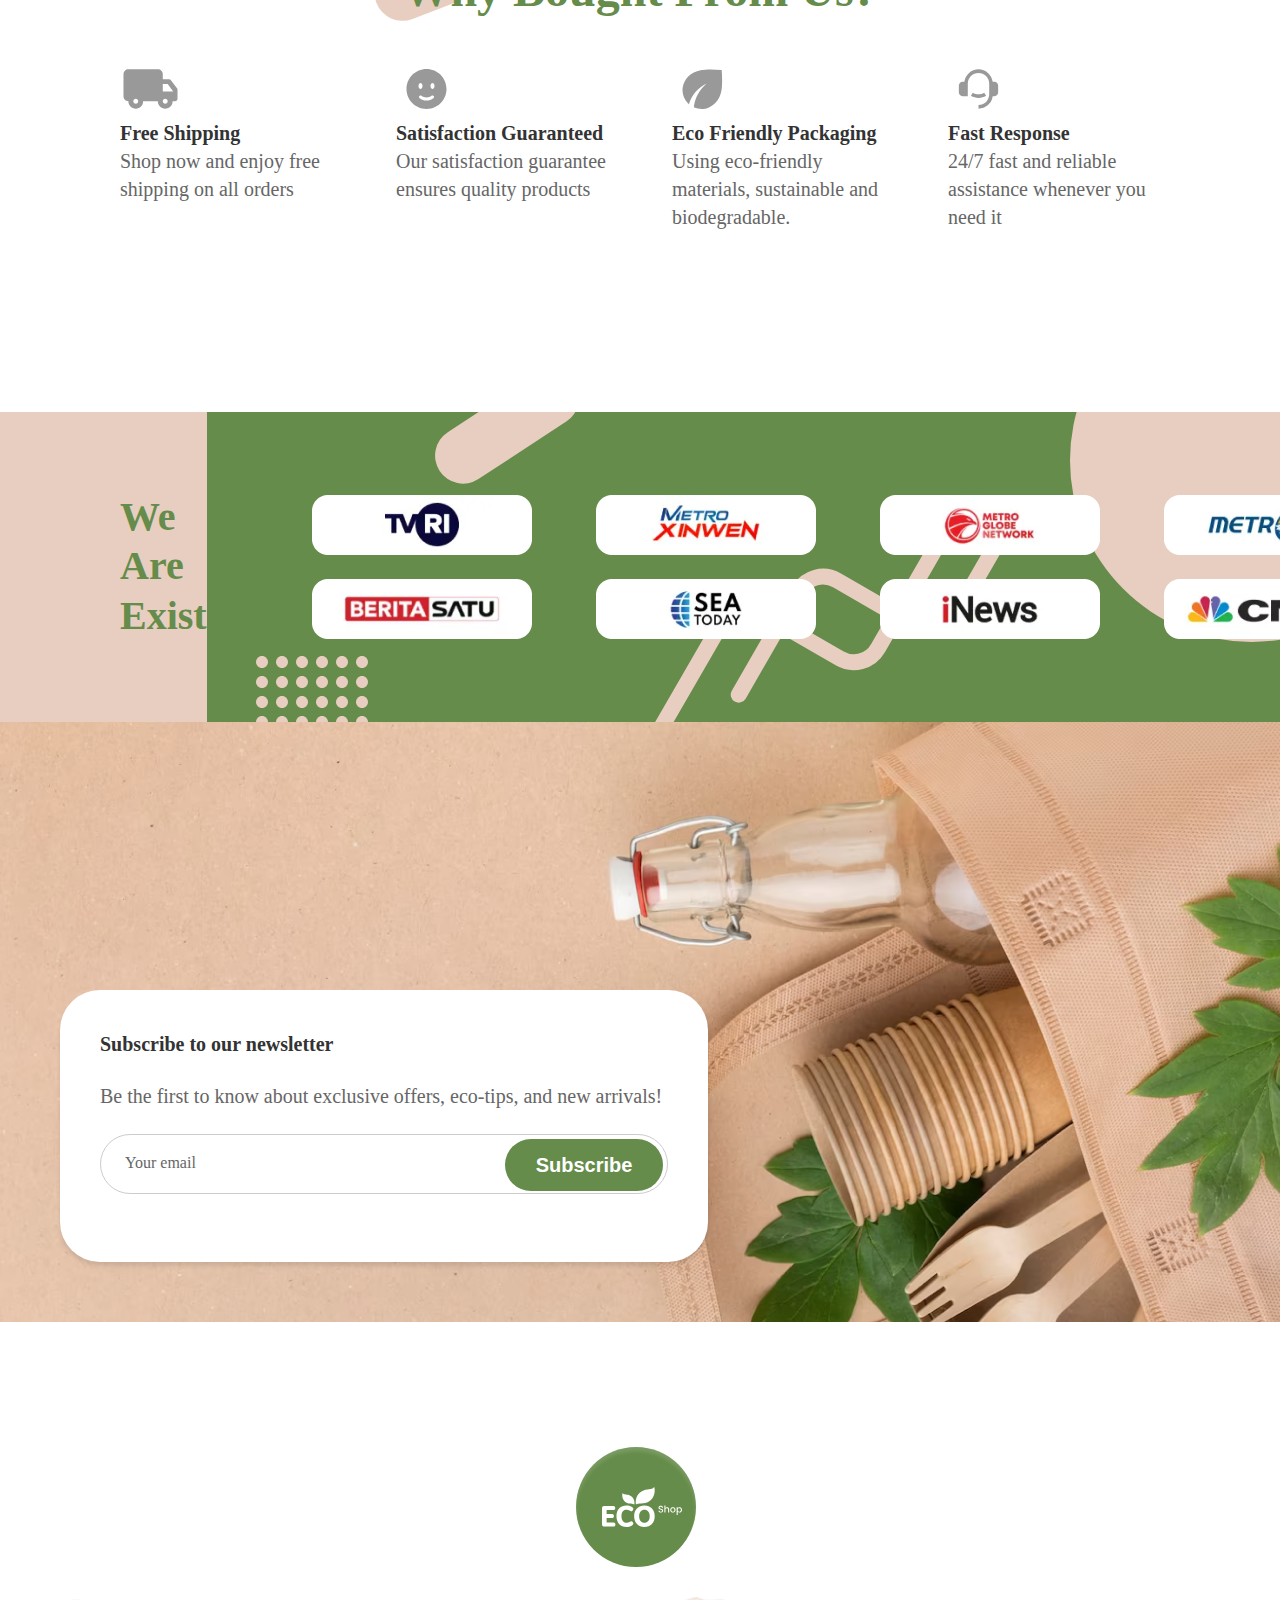
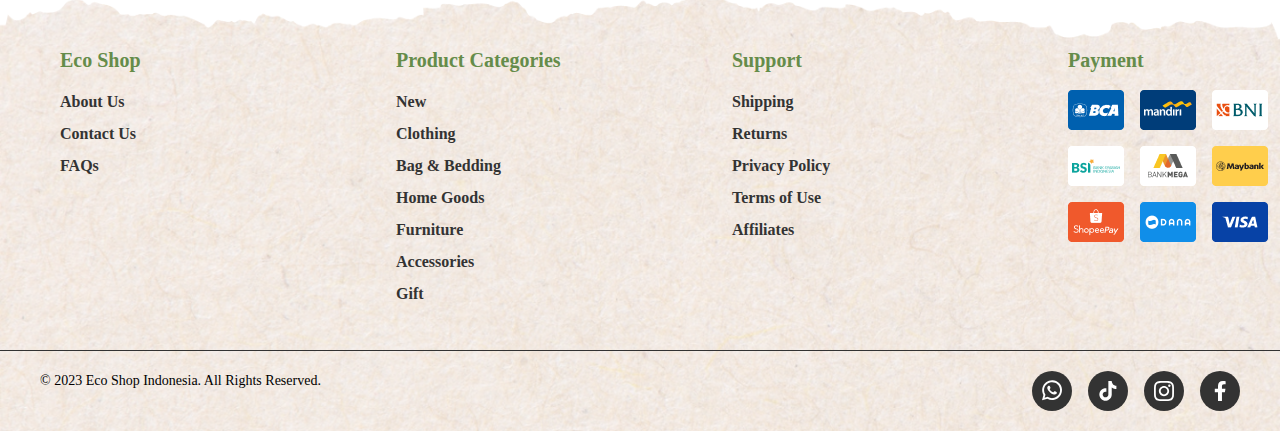
==== commit 416c5466: "finished desktop design" ====
--- a/index.html
+++ b/index.html
@@ -11,7 +11,7 @@
 </head>
 
 <body>
-  <header class="header">
+  <header class="header desktop-header">
     <div class="header-sale-bar">
       <p>
         Free shipping with minimum purchase Rp250.000
@@ -45,9 +45,72 @@
     </nav>
   </header>
 
+  <header class="mobile-header">
+    <div class="mobile-header-sale-bar">
+      <p>
+        Free shipping with minimum purchase Rp250.000
+        <i class="fa fa-arrow-right"></i>
+      </p>
+    </div>
+    <nav class="mobile-navigation-bar">
+      <div class="mobile-navigation-bar-top">
+        <img src="images/Logo (2).svg" alt="logo" class="mobile-header-logo">
+
+        <div class="mobile-profile-container">
+          <svg width="16" height="22" viewBox="0 0 16 22" fill="none" xmlns="http://www.w3.org/2000/svg">
+            <path fill-rule="evenodd" clip-rule="evenodd"
+              d="M8.00006 0.25C5.12474 0.25 2.81006 2.57689 2.81006 5.44C2.81006 8.24337 5.01965 10.526 7.80486 10.6196C7.83592 10.6206 7.86701 10.6197 7.89796 10.6169C7.96515 10.6108 8.03721 10.6115 8.08543 10.6163C8.1186 10.6196 8.15194 10.6207 8.18525 10.6196C10.971 10.5259 13.1784 8.24352 13.1901 5.44313L13.1901 5.44C13.1901 2.57579 10.8643 0.25 8.00006 0.25ZM4.31006 5.44C4.31006 3.40311 5.95537 1.75 8.00006 1.75C10.0353 1.75 11.6892 3.40339 11.6901 5.43847C11.681 7.42308 10.1309 9.03098 8.17706 9.11877C8.05885 9.1102 7.93355 9.1106 7.81494 9.11885C5.85913 9.03198 4.31006 7.42302 4.31006 5.44Z"
+              fill="#333333" />
+            <path fill-rule="evenodd" clip-rule="evenodd"
+              d="M13.5865 12.9363C12.067 11.9214 10.1007 11.4375 8.17247 11.4375C6.24403 11.4375 4.27395 11.9215 2.74551 12.9349L2.74276 12.9368C1.37741 13.8507 0.594971 15.1274 0.594971 16.4987C0.594971 17.8703 1.37768 19.1448 2.74379 20.0539C4.26788 21.0734 6.23626 21.56 8.16497 21.56C10.0941 21.56 12.0628 21.0732 13.587 20.0533C14.9524 19.1393 15.735 17.8626 15.735 16.4912C15.735 15.1198 14.9524 13.8454 13.5865 12.9363ZM2.09497 16.4987C2.09497 15.7429 2.52216 14.89 3.5758 14.1842C4.80724 13.3682 6.47154 12.9375 8.17247 12.9375C9.87427 12.9375 11.533 13.3686 12.7534 14.1837L12.7545 14.1844C13.808 14.8853 14.235 15.7355 14.235 16.4912C14.235 17.2474 13.8074 18.1007 12.7528 18.8068C11.527 19.6269 9.86582 20.06 8.16497 20.06C6.46405 20.06 4.80283 19.6268 3.57704 18.8067L3.5754 18.8056C2.52198 18.1047 2.09497 17.2544 2.09497 16.4987Z"
+              fill="#333333" />
+            <path fill-rule="evenodd" clip-rule="evenodd"
+              d="M8.00006 0.25C5.12474 0.25 2.81006 2.57689 2.81006 5.44C2.81006 8.24337 5.01965 10.526 7.80486 10.6196C7.83592 10.6206 7.86701 10.6197 7.89796 10.6169C7.96515 10.6108 8.03721 10.6115 8.08543 10.6163C8.1186 10.6196 8.15194 10.6207 8.18525 10.6196C10.971 10.5259 13.1784 8.24352 13.1901 5.44313L13.1901 5.44C13.1901 2.57579 10.8643 0.25 8.00006 0.25ZM4.31006 5.44C4.31006 3.40311 5.95537 1.75 8.00006 1.75C10.0353 1.75 11.6892 3.40339 11.6901 5.43847C11.681 7.42308 10.1309 9.03098 8.17706 9.11877C8.05885 9.1102 7.93355 9.1106 7.81494 9.11885C5.85913 9.03198 4.31006 7.42302 4.31006 5.44Z"
+              stroke="#333333" />
+            <path fill-rule="evenodd" clip-rule="evenodd"
+              d="M13.5865 12.9363C12.067 11.9214 10.1007 11.4375 8.17247 11.4375C6.24403 11.4375 4.27395 11.9215 2.74551 12.9349L2.74276 12.9368C1.37741 13.8507 0.594971 15.1274 0.594971 16.4987C0.594971 17.8703 1.37768 19.1448 2.74379 20.0539C4.26788 21.0734 6.23626 21.56 8.16497 21.56C10.0941 21.56 12.0628 21.0732 13.587 20.0533C14.9524 19.1393 15.735 17.8626 15.735 16.4912C15.735 15.1198 14.9524 13.8454 13.5865 12.9363ZM2.09497 16.4987C2.09497 15.7429 2.52216 14.89 3.5758 14.1842C4.80724 13.3682 6.47154 12.9375 8.17247 12.9375C9.87427 12.9375 11.533 13.3686 12.7534 14.1837L12.7545 14.1844C13.808 14.8853 14.235 15.7355 14.235 16.4912C14.235 17.2474 13.8074 18.1007 12.7528 18.8068C11.527 19.6269 9.86582 20.06 8.16497 20.06C6.46405 20.06 4.80283 19.6268 3.57704 18.8067L3.5754 18.8056C2.52198 18.1047 2.09497 17.2544 2.09497 16.4987Z"
+              stroke="#333333" />
+          </svg>
+
+          <svg width="20" height="22" viewBox="0 0 20 22" fill="none" xmlns="http://www.w3.org/2000/svg">
+            <path
+              d="M12.4955 11.0001C12.4955 10.4478 12.9432 10.0001 13.4955 10.0001H13.5045C14.0567 10.0001 14.5045 10.4478 14.5045 11.0001C14.5045 11.5524 14.0567 12.0001 13.5045 12.0001H13.4955C12.9432 12.0001 12.4955 11.5524 12.4955 11.0001Z"
+              fill="#333333" />
+            <path
+              d="M6.49451 10.0001C5.94222 10.0001 5.49451 10.4478 5.49451 11.0001C5.49451 11.5524 5.94222 12.0001 6.49451 12.0001H6.50349C7.05577 12.0001 7.50349 11.5524 7.50349 11.0001C7.50349 10.4478 7.05577 10.0001 6.50349 10.0001H6.49451Z"
+              fill="#333333" />
+            <path fill-rule="evenodd" clip-rule="evenodd"
+              d="M4.75 6.31207V5.70011C4.75 3.10811 6.81106 0.534228 9.48894 0.283485C12.6152 -0.0190239 15.25 2.44391 15.25 5.51011V6.31205C16.8051 6.47748 17.9182 6.97523 18.6265 7.81733C19.5048 8.8615 19.587 10.2338 19.4455 11.5126L19.4443 11.5231L18.6951 17.5168C18.5845 18.543 18.3256 19.667 17.4097 20.5038C16.4985 21.3362 15.0869 21.7501 13.0001 21.7501H7.00007C4.91322 21.7501 3.5016 21.3362 2.59046 20.5038C1.67451 19.667 1.41561 18.543 1.30506 17.5167L0.555861 11.5231L0.55462 11.5126C0.413116 10.2338 0.495336 8.8615 1.37361 7.81733C2.0819 6.97526 3.195 6.47751 4.75 6.31207ZM9.63242 1.77661C11.8655 1.55996 13.75 3.31676 13.75 5.51011V6.2501H6.25V5.70011C6.25 3.79256 7.80824 1.94687 9.6297 1.77687L9.63242 1.77661ZM2.79428 17.3371L2.04495 11.3424C1.91742 10.1839 2.0505 9.34287 2.52153 8.78287C2.98612 8.23053 3.95311 7.7501 6.00007 7.7501H14.0001C16.047 7.7501 17.014 8.23053 17.4786 8.78288C17.9496 9.34285 18.0827 10.1838 17.9552 11.3423L17.2059 17.3371L17.2043 17.3502C17.1045 18.2821 16.8975 18.94 16.398 19.3964C15.8916 19.859 14.9332 20.2501 13.0001 20.2501H7.00007C5.06692 20.2501 4.10854 19.859 3.60218 19.3964C3.10262 18.94 2.89565 18.2821 2.7958 17.3502L2.79428 17.3371Z"
+              fill="#333333" />
+          </svg>
+
+        </div>
+      </div>
+
+      <div class="mobile-search-container">
+        <input type="text" placeholder="Search here...">
+        <img src="images/header-search.svg" alt="search-icon" class="mobile-search-icon">
+        <div class="mobile-menu-container">
+          <i class="fa fa-bars bar"></i>
+        </div>
+      </div>
+
+      <ul class="mobile-menu">
+        <li><a href="#home" class="link">NEW!</a></li>
+        <li><a href="#home" class="link">Clothing</a></li>
+        <li><a href="#home" class="link">Bath</a></li>
+        <li><a href="#home" class="link">Bedding</a></li>
+        <li><a href="#home" class="link">Home Goods</a></li>
+        <li><a href="#home" class="link">Furniture</a></li>
+        <li><a href="#home" class="link">Footwear</a></li>
+        <li><a href="#home" class="link">Accessories</a></li>
+      </ul>
+    </nav>
+  </header>
+
   <main class="content">
     <section class="section-header grid grid--2-cols" id="home">
-      <div class="header-container grid ">
+      <div class="header-container  ">
         <h1 class="header-heading">
           Healthy cutlery, <br>
           healthy body
@@ -252,7 +315,8 @@
 
     <section class="section-commitment">
       <h4>
-        Shop guilt-free knowing that our eco-friendly e-commerce platform is committed to reducing environmental impact
+        Shop guilt-free knowing that our eco-friendly e-commerce platform is committed to reducing environmental
+        impact
         and promoting sustainable practices in every step of the shopping process
       </h4>
       <img src="images/Vector (5).svg" alt="Commitment Vector Image">
--- a/css/general.css
+++ b/css/general.css
@@ -72,11 +72,11 @@
 body {
   font-family: "Inter", sans-serif;
   background: #fff;
-  max-width: 100%;
-  /* line-height: 1;
-  font-weight: 400;
-  color: #555; */
-}
+  width: 100%;
+
+  position: relative;
+}
+
 
 
 /**************************/
--- a/css/styles.css
+++ b/css/styles.css
@@ -8,17 +8,21 @@
   z-index: 99999;
 }
 
+.mobile-header {
+  display: none;
+}
+
 .header-sale-bar {
   height: 5.6rem;
   border-bottom: 1px;
-  padding:  16px;
+  padding:  1.6rem;
   background-color: #658C4A;
 }
 
 .header-sale-bar p {
   color: #fff;
   font-family: Inter;
-  font-size: 16px;
+  font-size: 1.6rem;
   font-weight: 600;
   line-height: 24px;
   text-align: center;
@@ -26,18 +30,24 @@
 
 
 /* NAVIGATION BAR */
+.navigation-bar {
+  box-shadow: 0px 1px 2px 0px #0000001A;
+  box-shadow: 0px 1px 3px 0px #0000001A;
+
+}
+
 .navigation-bar-top {
   display: flex;
   justify-content: space-between;
   align-items: center;
-  padding: 16px 60px;
-  height: 80px;
+  padding: 1.6rem 6rem;
+  height: 8rem;
   background: #fff;
 }
 
 .navigation-bar-top .header-logo {
-  width: 95px;
-  height: 48px;
+  width: 9.5rem;
+  height: 4.8rem;
   transition: opacity 300ms ease-in-out;
 }
 
@@ -47,9 +57,9 @@
 }
 
 .search-container input[type="text"] {
-  width: 880px;
-  height: 40px;
-  padding: 8px 16px;
+  width: 88rem;
+  height: 4rem;
+  padding: 0.8rem 1.6rem;
   border-radius: 40px;
   border: 1px solid;
   transition: all 300ms cubic-bezier(0.7, 0.3, 0.1, 1);
@@ -154,7 +164,141 @@
 }
 
 .content {
-  padding-top: 208px; /* Adjust this value as needed */
+  padding-top: 20.8rem;
+}
+
+@media (max-width: 768px) {
+  .desktop-header {
+    display: none;
+  }
+
+  .mobile-header {
+    display: block;
+      position: fixed;
+      width: 100%;
+      top: 0;
+      border-bottom: 1px #658C4A solid;
+      background-color: #fff;
+      overflow: hidden;
+      z-index: 99999;
+  }
+  .mobile-header-sale-bar {
+    height: 4rem;
+    padding: 12px;
+    border-bottom: 1px;
+    background-color: #658C4A;
+  }
+
+  .mobile-header-sale-bar p {
+    font-size: 1.2rem;
+    line-height: 16px;
+    text-align: center;
+    color: #fff;
+    font-family: Inter;
+    font-weight: 600;
+  }
+  /* add the icon after the text */
+
+  .fa-arrow-right {
+    font-weight: 200 !important;
+    margin-left: 0.4rem;
+    align-self: center;
+  }
+
+  .mobile-navigation-bar {
+    width: 100%;
+    height: 14.8rem;
+    padding: 20px 0px 0px 0px;
+    box-shadow: 0px 1px 2px 0px #0000001A;
+
+    box-shadow: 0px 1px 3px 0px #0000001A;
+
+  }
+
+  .mobile-navigation-bar-top {
+    width: 100%;
+    height:4.8rem;
+    padding: 12px 15px 12px 16px;
+    display: flex;
+    justify-content: space-between;
+    align-items: center;
+    gap: 24px;
+  }
+
+  .mobile-navigation-bar-top img {
+    width: 6rem;
+    height: 2.4rem;
+  }
+
+  .mobile-profile-container {
+    width: 5.6rem;
+    height: 2.4rem;
+    display: flex;
+    justify-content: space-between;
+    gap: 8px;
+  }
+
+  .mobile-search-container {
+    width: 100%;
+    height: 5.6rem;
+    padding: 12px 15px 12px 16px;
+    display: flex;
+    justify-content: space-between;
+    align-items: center;
+    gap: 24px;
+    /* border-bottom: 1px solid #658C4A; */
+    position: relative;
+  }
+
+  .mobile-search-container input[type="text"] {
+  width: 29.6rem;
+  height: 4rem;
+  padding: 0.8rem 1.2rem;
+  border-radius: 40px;
+  border: 1px solid;
+  transition: all 300ms cubic-bezier(0.7, 0.3, 0.1, 1);
+  z-index: 0;
+  color: #999999;
+}
+
+.mobile-search-container input[type="text"]::placeholder { 
+  padding-left: 50px;
+  font-family: Inter;
+  font-size: 1.2rem;
+  font-weight: 400;
+  line-height: 1.6rem;
+  text-align: left;
+  color: #999999;
+}
+
+.mobile-search-icon {
+  position: absolute;
+  width: 13.33px;
+  height: 13.33px;
+  top: 5.33px;
+  padding-left: 10px;
+  margin-right: 20px;
+  left: 15.33px;
+  transform: translateY(-50%);
+  z-index: 999;
+  color: #999999;
+}
+
+.mobile-menu-container {
+  width: 24px;
+  height: 24px;
+}
+
+.mobile-menu-container .fa-bar {
+  width: 29.5px;
+  height: 11.5px;
+}
+
+  .mobile-menu {
+    display: none;
+  }
+
+
 }
 
 /* Section Category Highlight */
@@ -708,13 +852,143 @@
 }
 
 /* Footer */
+footer {
+  background-image: url("/images/background.png");
+  background-position: bottom;
+  background-size: contain;
+  background-repeat: no-repeat;
+}
+
 .footer {
   width: 100%;
   height: 62.8rem;
-  padding: 240px 60px 40px 60px;
+  padding: 240px 0px 0px 60px;
   gap: 24px;
-
-}
-
-
-
+  position: relative;
+}
+
+.badge {
+  position: absolute;
+  top: 20%;
+  left: 45%;
+  width: 12rem;
+  height: 12rem;
+  padding: 40px 14px 40px 26px;
+  border-radius: 200px;
+  background-color: #658C4A;
+  box-shadow: 0px -4px 4px 0px #00000026 inset;
+  box-shadow: 0px 4px 4px 0px #FFFFFF26 inset;
+}
+
+.footer-menu {
+  width: 100%;
+  height: 30rem;
+  
+  display: flex;
+  justify-content: space-between;
+  align-items: center;
+  gap: 24px;
+}
+
+.menu-list {
+  width: 100%;
+  height: 13.2rem;
+  
+  display: flex;
+  flex-direction: column;
+  gap: 16px;
+}
+
+.menu-list h3 {
+  font-family: Inter;
+  font-size: 20px;
+  font-weight: 600;
+  line-height: 28px;
+  text-align: left;
+  color: #658C4A;
+}
+
+.menu-lists-container {
+  width: 31.2rem;
+height: 26rem;
+display: flex;
+flex-direction: column;
+gap: 8px;
+
+}
+
+.menu-lists-container p {
+font-family: Inter;
+font-size: 16px;
+font-weight: 600;
+line-height: 24px;
+text-align: left;
+color: #333333;
+}
+
+
+.payment-logo {
+  width: 27.2rem;
+height: 4rem;
+display: flex;
+gap: 16px;
+}
+
+.divider {
+  width: 100%;
+  height: 1px;
+  background-color: #333333;
+}
+
+.copyright-container {
+  width: 100%;
+  height: 8rem;
+  display: flex;
+  justify-content: space-between;
+  /* align-items: center; */
+  padding: 20px 40px;
+}
+.copyright-container p {
+  font-family: Inter;
+  font-size: 14px;
+  font-weight: 400;
+  line-height: 20px;
+  text-align: center;
+}
+
+.socials-container {
+  display: flex;
+  gap: 16px;
+}
+
+.sticky-promo {
+  position: fixed;
+  width: 5.6rem;
+  height: 5.6rem;
+  bottom: 19%;
+  right: 2%;
+  padding: 12px 0px 0px 0px;
+  border-radius: 16px 16px 16px 0px;
+  background-color: #658C4A;
+}
+
+.sticky-chat {
+  position: fixed;
+  width: 5.6rem;
+  height: 5.6rem;
+  bottom: 9%;
+  right: 2%;
+  padding: 12px 0px 0px 0px;
+  border-radius: 16px 16px 0px 16px;
+  background-color: #658C4A;
+}
+
+.sticky-promo svg,
+.sticky-chat svg {
+  display: flex;
+  align-items: center;
+  width: 3.2rem;
+  height: 3.2rem;
+  margin: 0 auto;
+}
+
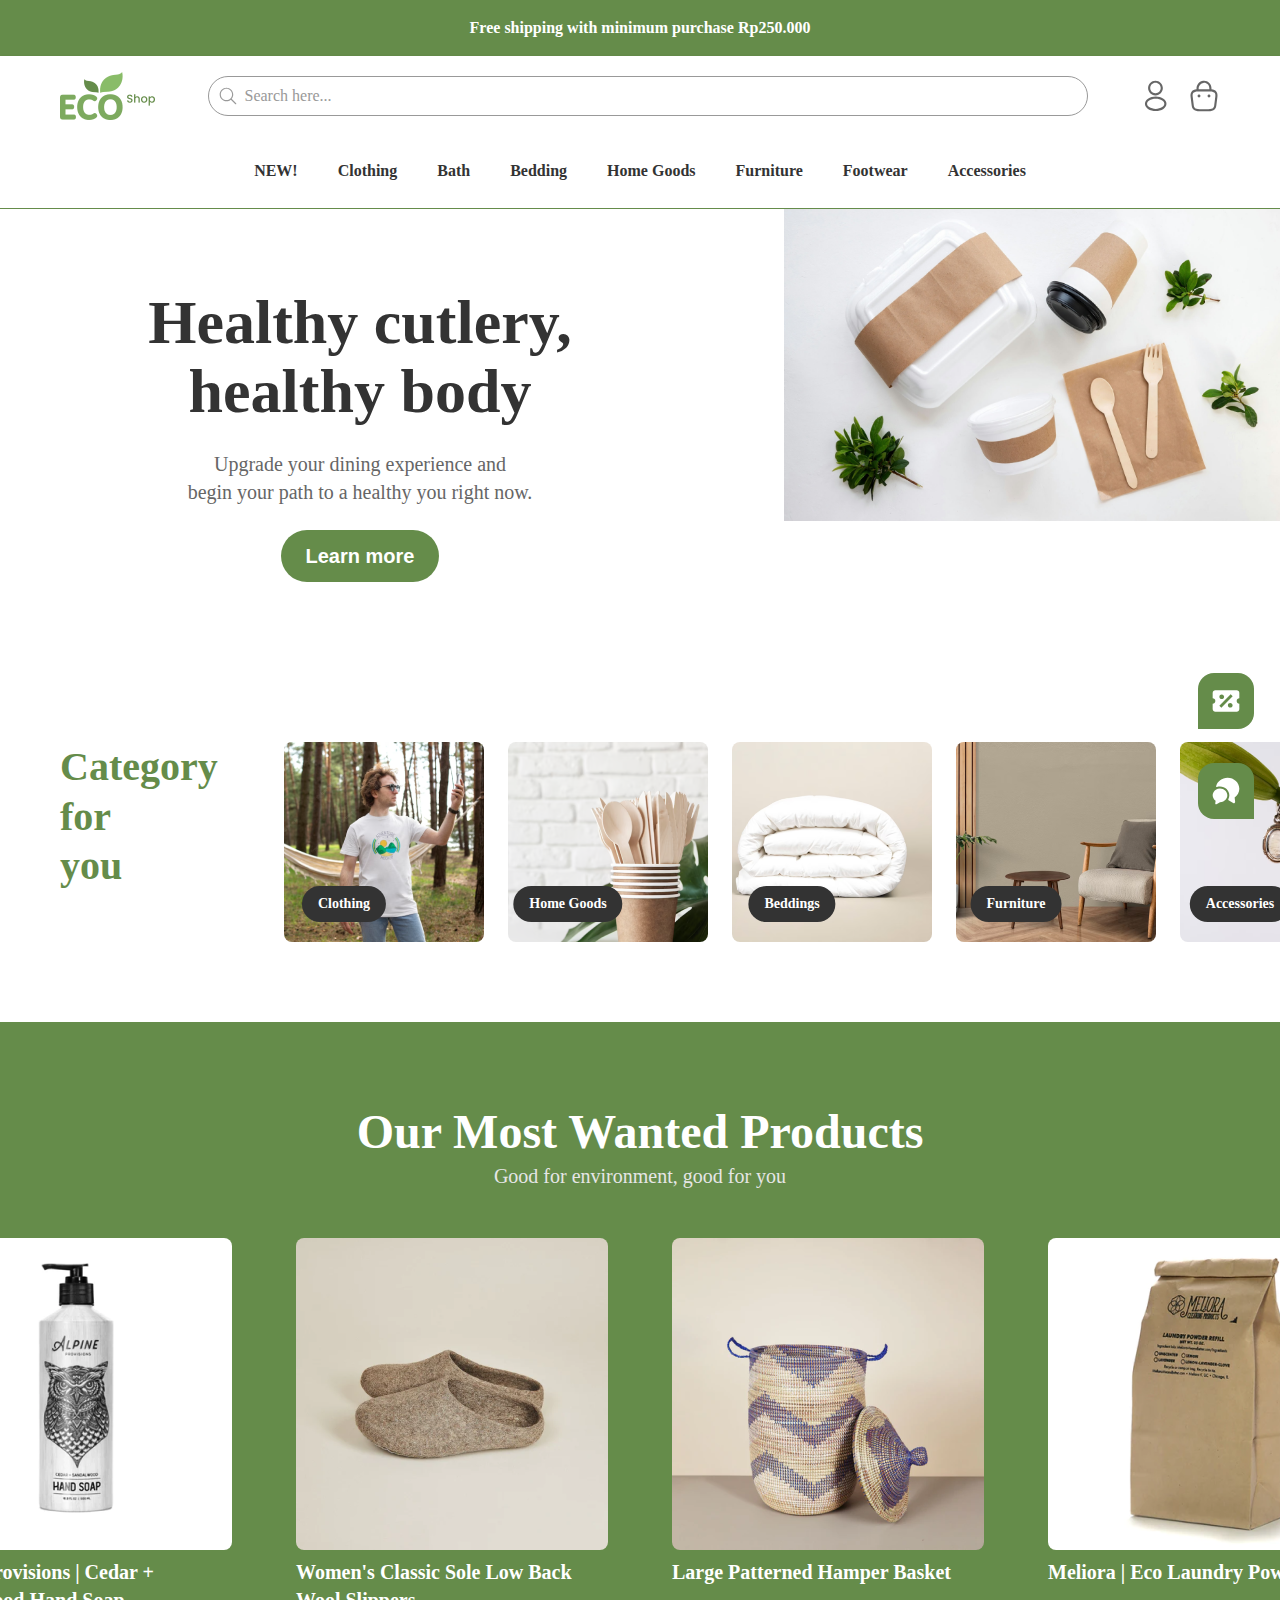
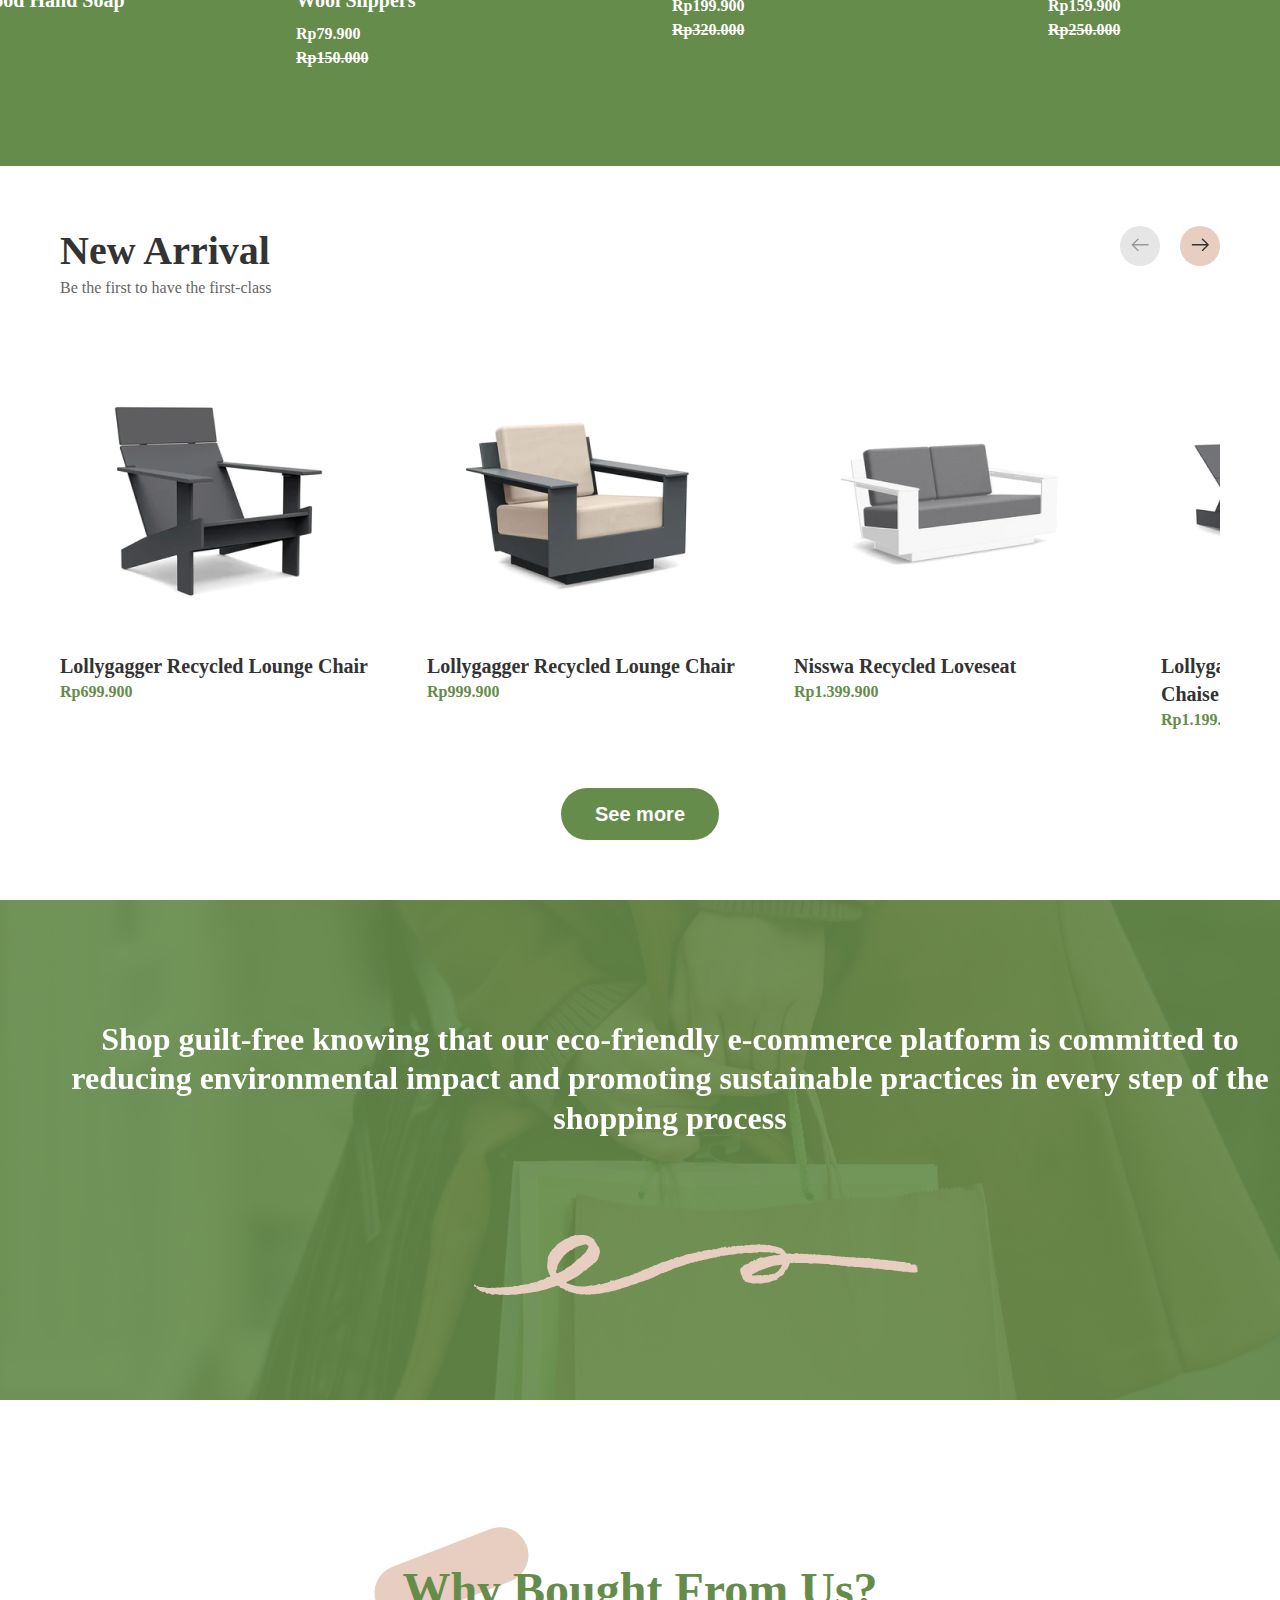
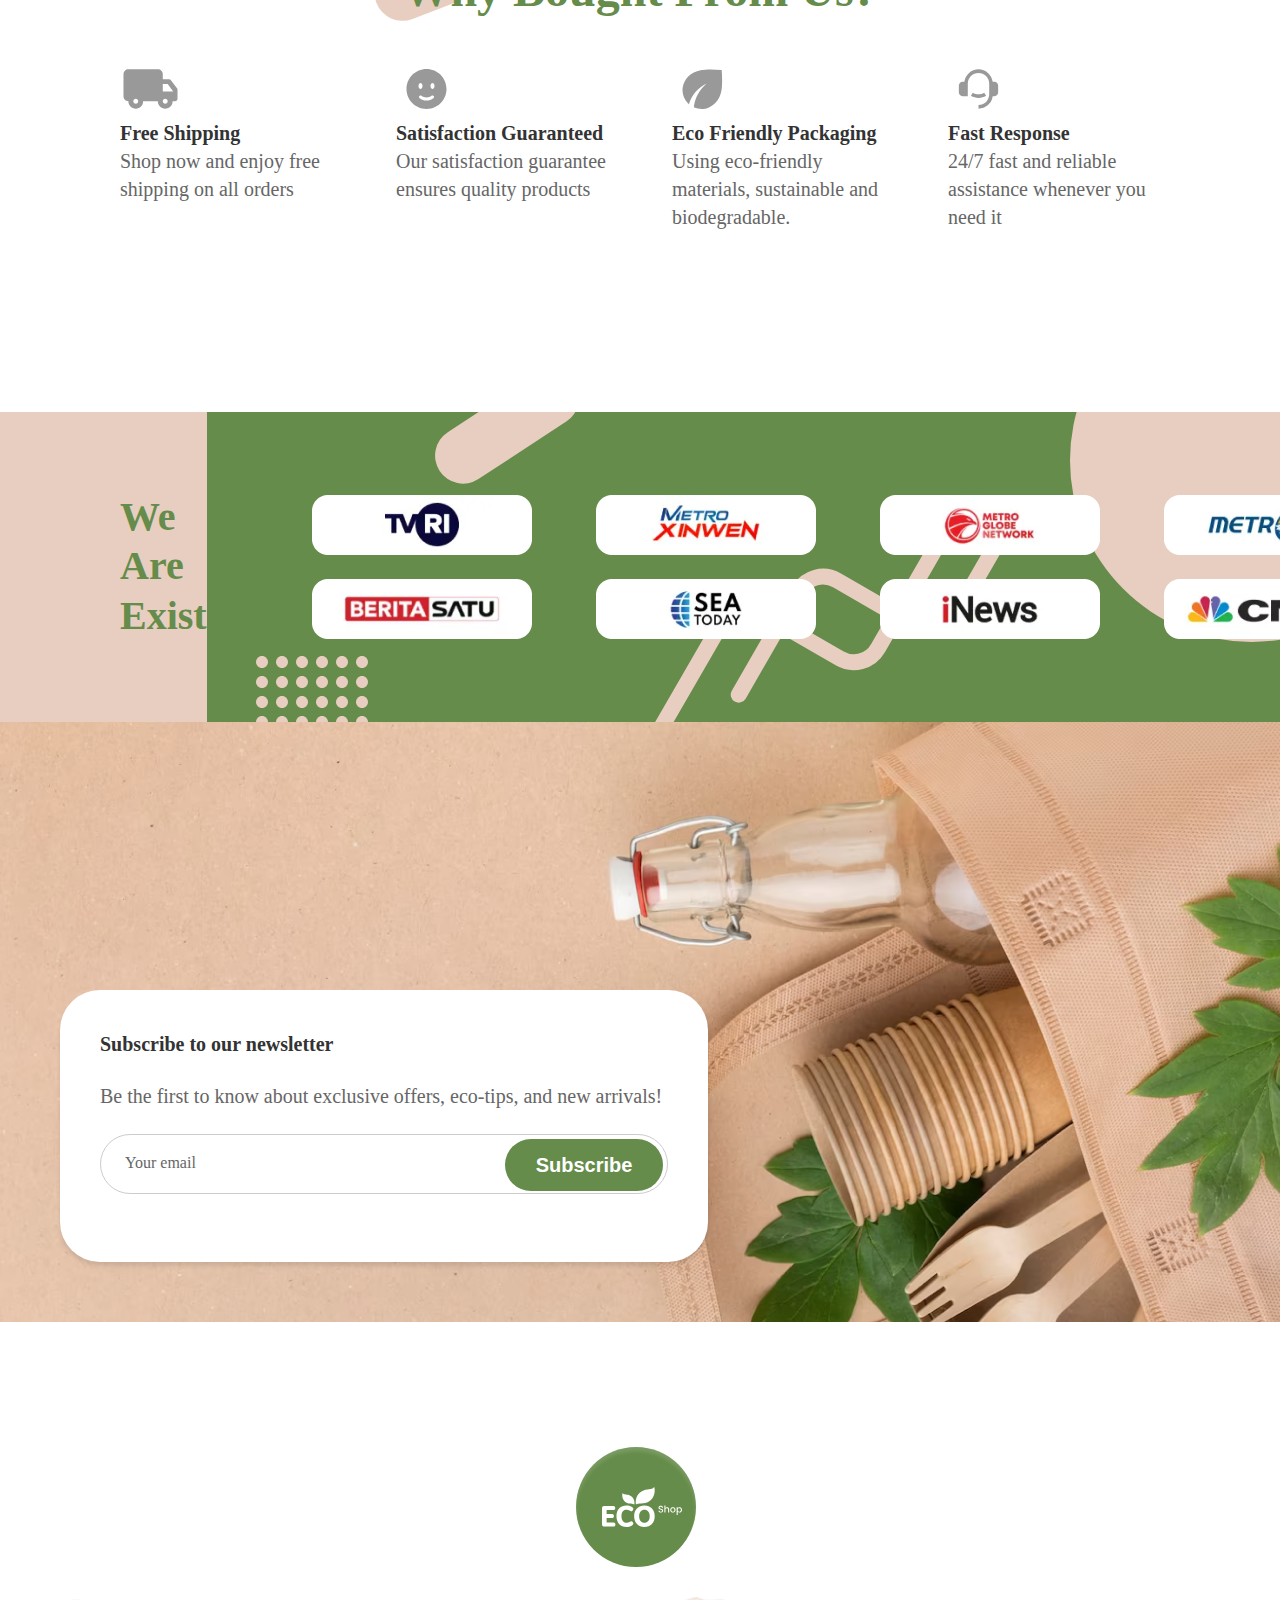
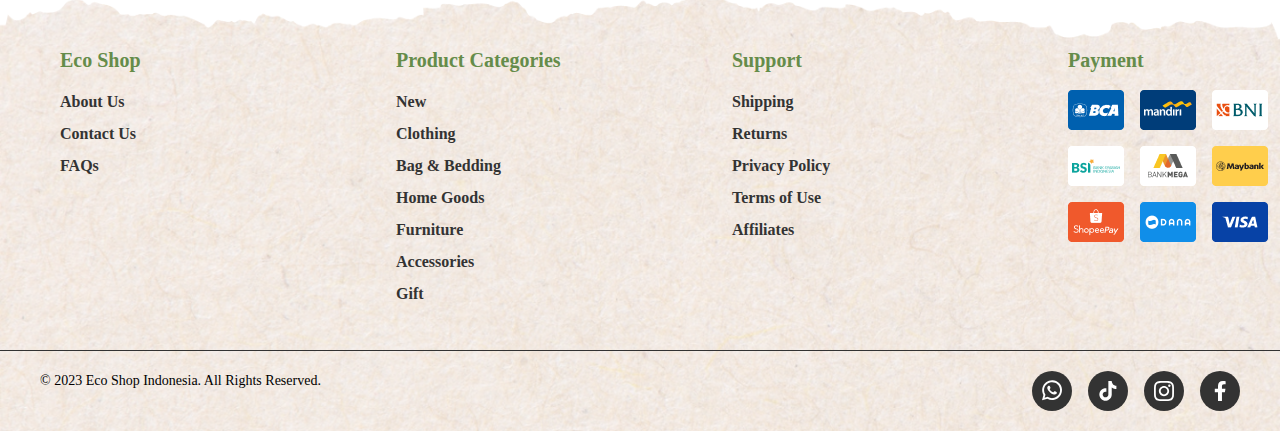
==== commit 859daff7: "sorted the overflow issue and added the hambuger menu" ====
--- a/index.html
+++ b/index.html
@@ -57,33 +57,8 @@
         <img src="images/Logo (2).svg" alt="logo" class="mobile-header-logo">
 
         <div class="mobile-profile-container">
-          <svg width="16" height="22" viewBox="0 0 16 22" fill="none" xmlns="http://www.w3.org/2000/svg">
-            <path fill-rule="evenodd" clip-rule="evenodd"
-              d="M8.00006 0.25C5.12474 0.25 2.81006 2.57689 2.81006 5.44C2.81006 8.24337 5.01965 10.526 7.80486 10.6196C7.83592 10.6206 7.86701 10.6197 7.89796 10.6169C7.96515 10.6108 8.03721 10.6115 8.08543 10.6163C8.1186 10.6196 8.15194 10.6207 8.18525 10.6196C10.971 10.5259 13.1784 8.24352 13.1901 5.44313L13.1901 5.44C13.1901 2.57579 10.8643 0.25 8.00006 0.25ZM4.31006 5.44C4.31006 3.40311 5.95537 1.75 8.00006 1.75C10.0353 1.75 11.6892 3.40339 11.6901 5.43847C11.681 7.42308 10.1309 9.03098 8.17706 9.11877C8.05885 9.1102 7.93355 9.1106 7.81494 9.11885C5.85913 9.03198 4.31006 7.42302 4.31006 5.44Z"
-              fill="#333333" />
-            <path fill-rule="evenodd" clip-rule="evenodd"
-              d="M13.5865 12.9363C12.067 11.9214 10.1007 11.4375 8.17247 11.4375C6.24403 11.4375 4.27395 11.9215 2.74551 12.9349L2.74276 12.9368C1.37741 13.8507 0.594971 15.1274 0.594971 16.4987C0.594971 17.8703 1.37768 19.1448 2.74379 20.0539C4.26788 21.0734 6.23626 21.56 8.16497 21.56C10.0941 21.56 12.0628 21.0732 13.587 20.0533C14.9524 19.1393 15.735 17.8626 15.735 16.4912C15.735 15.1198 14.9524 13.8454 13.5865 12.9363ZM2.09497 16.4987C2.09497 15.7429 2.52216 14.89 3.5758 14.1842C4.80724 13.3682 6.47154 12.9375 8.17247 12.9375C9.87427 12.9375 11.533 13.3686 12.7534 14.1837L12.7545 14.1844C13.808 14.8853 14.235 15.7355 14.235 16.4912C14.235 17.2474 13.8074 18.1007 12.7528 18.8068C11.527 19.6269 9.86582 20.06 8.16497 20.06C6.46405 20.06 4.80283 19.6268 3.57704 18.8067L3.5754 18.8056C2.52198 18.1047 2.09497 17.2544 2.09497 16.4987Z"
-              fill="#333333" />
-            <path fill-rule="evenodd" clip-rule="evenodd"
-              d="M8.00006 0.25C5.12474 0.25 2.81006 2.57689 2.81006 5.44C2.81006 8.24337 5.01965 10.526 7.80486 10.6196C7.83592 10.6206 7.86701 10.6197 7.89796 10.6169C7.96515 10.6108 8.03721 10.6115 8.08543 10.6163C8.1186 10.6196 8.15194 10.6207 8.18525 10.6196C10.971 10.5259 13.1784 8.24352 13.1901 5.44313L13.1901 5.44C13.1901 2.57579 10.8643 0.25 8.00006 0.25ZM4.31006 5.44C4.31006 3.40311 5.95537 1.75 8.00006 1.75C10.0353 1.75 11.6892 3.40339 11.6901 5.43847C11.681 7.42308 10.1309 9.03098 8.17706 9.11877C8.05885 9.1102 7.93355 9.1106 7.81494 9.11885C5.85913 9.03198 4.31006 7.42302 4.31006 5.44Z"
-              stroke="#333333" />
-            <path fill-rule="evenodd" clip-rule="evenodd"
-              d="M13.5865 12.9363C12.067 11.9214 10.1007 11.4375 8.17247 11.4375C6.24403 11.4375 4.27395 11.9215 2.74551 12.9349L2.74276 12.9368C1.37741 13.8507 0.594971 15.1274 0.594971 16.4987C0.594971 17.8703 1.37768 19.1448 2.74379 20.0539C4.26788 21.0734 6.23626 21.56 8.16497 21.56C10.0941 21.56 12.0628 21.0732 13.587 20.0533C14.9524 19.1393 15.735 17.8626 15.735 16.4912C15.735 15.1198 14.9524 13.8454 13.5865 12.9363ZM2.09497 16.4987C2.09497 15.7429 2.52216 14.89 3.5758 14.1842C4.80724 13.3682 6.47154 12.9375 8.17247 12.9375C9.87427 12.9375 11.533 13.3686 12.7534 14.1837L12.7545 14.1844C13.808 14.8853 14.235 15.7355 14.235 16.4912C14.235 17.2474 13.8074 18.1007 12.7528 18.8068C11.527 19.6269 9.86582 20.06 8.16497 20.06C6.46405 20.06 4.80283 19.6268 3.57704 18.8067L3.5754 18.8056C2.52198 18.1047 2.09497 17.2544 2.09497 16.4987Z"
-              stroke="#333333" />
-          </svg>
-
-          <svg width="20" height="22" viewBox="0 0 20 22" fill="none" xmlns="http://www.w3.org/2000/svg">
-            <path
-              d="M12.4955 11.0001C12.4955 10.4478 12.9432 10.0001 13.4955 10.0001H13.5045C14.0567 10.0001 14.5045 10.4478 14.5045 11.0001C14.5045 11.5524 14.0567 12.0001 13.5045 12.0001H13.4955C12.9432 12.0001 12.4955 11.5524 12.4955 11.0001Z"
-              fill="#333333" />
-            <path
-              d="M6.49451 10.0001C5.94222 10.0001 5.49451 10.4478 5.49451 11.0001C5.49451 11.5524 5.94222 12.0001 6.49451 12.0001H6.50349C7.05577 12.0001 7.50349 11.5524 7.50349 11.0001C7.50349 10.4478 7.05577 10.0001 6.50349 10.0001H6.49451Z"
-              fill="#333333" />
-            <path fill-rule="evenodd" clip-rule="evenodd"
-              d="M4.75 6.31207V5.70011C4.75 3.10811 6.81106 0.534228 9.48894 0.283485C12.6152 -0.0190239 15.25 2.44391 15.25 5.51011V6.31205C16.8051 6.47748 17.9182 6.97523 18.6265 7.81733C19.5048 8.8615 19.587 10.2338 19.4455 11.5126L19.4443 11.5231L18.6951 17.5168C18.5845 18.543 18.3256 19.667 17.4097 20.5038C16.4985 21.3362 15.0869 21.7501 13.0001 21.7501H7.00007C4.91322 21.7501 3.5016 21.3362 2.59046 20.5038C1.67451 19.667 1.41561 18.543 1.30506 17.5167L0.555861 11.5231L0.55462 11.5126C0.413116 10.2338 0.495336 8.8615 1.37361 7.81733C2.0819 6.97526 3.195 6.47751 4.75 6.31207ZM9.63242 1.77661C11.8655 1.55996 13.75 3.31676 13.75 5.51011V6.2501H6.25V5.70011C6.25 3.79256 7.80824 1.94687 9.6297 1.77687L9.63242 1.77661ZM2.79428 17.3371L2.04495 11.3424C1.91742 10.1839 2.0505 9.34287 2.52153 8.78287C2.98612 8.23053 3.95311 7.7501 6.00007 7.7501H14.0001C16.047 7.7501 17.014 8.23053 17.4786 8.78288C17.9496 9.34285 18.0827 10.1838 17.9552 11.3423L17.2059 17.3371L17.2043 17.3502C17.1045 18.2821 16.8975 18.94 16.398 19.3964C15.8916 19.859 14.9332 20.2501 13.0001 20.2501H7.00007C5.06692 20.2501 4.10854 19.859 3.60218 19.3964C3.10262 18.94 2.89565 18.2821 2.7958 17.3502L2.79428 17.3371Z"
-              fill="#333333" />
-          </svg>
-
+          <img src="images/person.svg" alt="user icon" class="header-user-icon">
+          <img src="images/header-bag.svg" alt="shopping bag" class="header-bag-icon">
         </div>
       </div>
 
@@ -91,26 +66,29 @@
         <input type="text" placeholder="Search here...">
         <img src="images/header-search.svg" alt="search-icon" class="mobile-search-icon">
         <div class="mobile-menu-container">
-          <i class="fa fa-bars bar"></i>
-        </div>
-      </div>
-
-      <ul class="mobile-menu">
-        <li><a href="#home" class="link">NEW!</a></li>
-        <li><a href="#home" class="link">Clothing</a></li>
-        <li><a href="#home" class="link">Bath</a></li>
-        <li><a href="#home" class="link">Bedding</a></li>
-        <li><a href="#home" class="link">Home Goods</a></li>
-        <li><a href="#home" class="link">Furniture</a></li>
-        <li><a href="#home" class="link">Footwear</a></li>
-        <li><a href="#home" class="link">Accessories</a></li>
-      </ul>
+          <i class="fa fa-bars" onclick="toggleMenuIcon(this)"></i>
+          <i class="fa fa-times" style="display: none;" onclick="toggleMenuIcon(this)"></i>
+        </div>
+      </div>
+
+      <div class="mobile-menu">
+        <ul>
+          <li><a href="#home" class="link">NEW!</a></li>
+          <li><a href="#home" class="link">Clothing</a></li>
+          <li><a href="#home" class="link">Bath</a></li>
+          <li><a href="#home" class="link">Bedding</a></li>
+          <li><a href="#home" class="link">Home Goods</a></li>
+          <li><a href="#home" class="link">Furniture</a></li>
+          <li><a href="#home" class="link">Footwear</a></li>
+          <li><a href="#home" class="link">Accessories</a></li>
+        </ul>
+      </div>
     </nav>
   </header>
 
   <main class="content">
-    <section class="section-header grid grid--2-cols" id="home">
-      <div class="header-container  ">
+    <section class="section-header" id="home">
+      <div class="header-container ">
         <h1 class="header-heading">
           Healthy cutlery, <br>
           healthy body
@@ -160,7 +138,7 @@
         <p>Good for environment, good for you</p>
       </div>
 
-      <div class="card-product-container grid grid--4-cols">
+      <div class="card-product-container">
         <div class="card-product">
           <img src="images/alpine.png" alt="Alpine hand soap">
 
@@ -327,7 +305,7 @@
 
       <h2>Why Bought From Us?</h2>
 
-      <div class="why-container grid grid--4-cols">
+      <div class="why-container">
         <div class="card-why">
           <div class="svg-container">
             <svg width="56" height="40" viewBox="0 0 56 40" fill="none" xmlns="http://www.w3.org/2000/svg">
--- a/css/general.css
+++ b/css/general.css
@@ -63,6 +63,8 @@
 }
 
 html {
+  width: 100%;
+  overflow-x: hidden;
   /* font-size: 10px; */
   /* 10px / 16px = 0.625 = 62.5% */
   /* Percentage of user's browser font-size setting */
@@ -73,8 +75,8 @@
   font-family: "Inter", sans-serif;
   background: #fff;
   width: 100%;
-
   position: relative;
+  overflow-x: hidden;
 }
 
 
--- a/css/styles.css
+++ b/css/styles.css
@@ -7,6 +7,7 @@
   overflow: hidden;
   z-index: 99999;
 }
+
 
 .mobile-header {
   display: none;
@@ -121,9 +122,16 @@
   transition: all 0.3s;
 }
 
+.section-header {
+  display: grid;
+  column-gap: 6.4rem;
+  row-gap: 9.6rem;
+  grid-template-columns: repeat(2, 1fr);
+}
+
 .header-container {
   background-color: #fff;
-  width: 720px;
+  width: 72rem;
   height: 454px;
   padding: 80px 40px;
   gap: 24px;
@@ -137,8 +145,8 @@
 }
 
 .header-heading {
-  width: 640px ;
-  height: 138px;
+  width: 64rem ;
+  height: 13.8rem;
   /* font-family: Libre Baskerville; */
   font-family: Inter;
   color: #333333;
@@ -183,6 +191,7 @@
       z-index: 99999;
   }
   .mobile-header-sale-bar {
+    width: 100%;
     height: 4rem;
     padding: 12px;
     border-bottom: 1px;
@@ -212,7 +221,9 @@
     box-shadow: 0px 1px 2px 0px #0000001A;
 
     box-shadow: 0px 1px 3px 0px #0000001A;
-
+    display: flex;
+    flex-direction: column;
+    gap: 20px;
   }
 
   .mobile-navigation-bar-top {
@@ -225,7 +236,7 @@
     gap: 24px;
   }
 
-  .mobile-navigation-bar-top img {
+  .mobile-header-logo {
     width: 6rem;
     height: 2.4rem;
   }
@@ -246,14 +257,13 @@
     justify-content: space-between;
     align-items: center;
     gap: 24px;
-    /* border-bottom: 1px solid #658C4A; */
     position: relative;
   }
 
   .mobile-search-container input[type="text"] {
-  width: 29.6rem;
+  width: 90%;
   height: 4rem;
-  padding: 0.8rem 1.2rem;
+  padding: 0.8rem 0.6rem;
   border-radius: 40px;
   border: 1px solid;
   transition: all 300ms cubic-bezier(0.7, 0.3, 0.1, 1);
@@ -262,7 +272,7 @@
 }
 
 .mobile-search-container input[type="text"]::placeholder { 
-  padding-left: 50px;
+  padding-left: 30px;
   font-family: Inter;
   font-size: 1.2rem;
   font-weight: 400;
@@ -275,7 +285,7 @@
   position: absolute;
   width: 13.33px;
   height: 13.33px;
-  top: 5.33px;
+  top: 23.33px;
   padding-left: 10px;
   margin-right: 20px;
   left: 15.33px;
@@ -285,8 +295,11 @@
 }
 
 .mobile-menu-container {
+  font-size: 3rem;
   width: 24px;
   height: 24px;
+  display: flex;
+  align-items: center;
 }
 
 .mobile-menu-container .fa-bar {
@@ -298,7 +311,111 @@
     display: none;
   }
 
-
+  .section-header {
+    display: block;
+    width: 100%;
+    height: 44.2rem;
+ 
+  }
+
+  .header-container {
+    display: block;
+    width: 100%;
+    /* height: 442px; */
+    display: flex;
+    flex-direction: column;
+    align-items: center;
+    padding: 8rem 4rem;
+    gap: 24px;
+    background-image: url("/images/header-img.png");
+    background-position: center;
+    position: relative;
+    z-index: 0;
+  }
+
+  .header-container::before {
+    content: "";
+    position: absolute;
+    left: 0;
+    right: 0;
+    top: 0;
+    bottom: 0;
+    background: hsla(0, 0%, 100%, 0.7);
+    z-index: 1;
+  }
+
+  .header-heading {
+    font-size: 4rem;
+    width: 29.5rem;
+    font-weight: 700;
+    line-height: 49.6px;
+    text-align: center;
+    z-index: 2;
+  }
+
+  .header-subtitle {
+    font-size: 14px;
+    font-weight: 400;
+    line-height: 20px;
+    text-align: center;
+    z-index: 2;
+  }
+
+  .header-container .btn {
+    width: 125px;
+    height: 44px;
+    padding: 12px 24px;
+    border-radius: 40px;
+    font-family: Inter;
+    font-size: 14px;
+    font-weight: 600;
+    line-height: 20px;
+    text-align: center;
+    z-index: 2;
+  }
+
+  .header-img-container {
+    display: none;
+  }
+
+  .mobile-menu {
+  display: none;
+  position: fixed;
+  top: 19rem;
+  left: 0;
+  width: 100%;
+  height: 27.2rem;
+  background-color: #fff;
+  z-index: 1000;
+}
+
+.mobile-menu ul {
+  list-style: none;
+  margin: 0;
+  padding: 0.8rem;
+  display: flex;
+  flex-direction: column;
+  align-items: flex-start;
+  justify-content: center;
+  height: 100%;
+}
+
+.mobile-menu li {
+  width: 100%;
+  height: 3.2rem;
+  padding: 8px 16px 8px 16px;
+  gap: 10px;
+
+}
+
+.mobile-menu a {
+  font-family: Inter;
+  font-size: 1.4rem;
+  font-weight: 600;
+  line-height: 16px;
+  text-align: left;
+  text-decoration: none;
+  }
 }
 
 /* Section Category Highlight */
@@ -361,6 +478,35 @@
   color: #fff;
 }
 
+@media (max-width: 768px) {
+  .categories-section {
+    grid-template-columns: 1fr;
+    width: 100%;
+    height: 131.2rem;
+    padding: 24px 15px 24px 16px;
+    column-gap: 16px;
+  }
+
+  .categories-section h3 {
+    display: none;
+  }
+
+  .category-banner {
+    width: 98%;
+  }
+
+  .category-banner img {
+    width: 100%;
+    height: auto;
+  }
+
+  .categories-btn {
+    position: absolute;
+    top: 85%;
+    left: 20%;;
+  }
+}
+
 /* Section-most-wanted */
 .section-most-wanted {
   background-color: #658C4A;
@@ -398,6 +544,13 @@
   color: #E6E6E6;
 }
 
+.card-product-container {
+  display: grid;
+  grid-template-columns: repeat(4, 1fr);
+  column-gap: 6.4rem;
+  row-gap: 9.6rem;
+}
+
 .card-product-container img {
   border-radius: 8px;
 }
@@ -431,6 +584,83 @@
   color: £F5F5F5;
 }
 
+
+@media (max-width: 768px) {
+  .section-most-wanted {
+    margin-top: 60rem;
+    width: 100%;
+    height: 75.2rem;
+    padding: 40px 15px 40px 16px;
+    gap: 24px;
+    background: #FFEFE5;
+    display: flex;
+    flex-direction: column;
+    align-items: center;
+  }
+
+  .most-wanted-heading {
+    width: 34.4rem;
+    height: 10.8rem;
+    gap: 8px;
+    display: flex;
+    flex-direction: column;
+  }
+
+  .most-wanted-heading h2 {
+    /* font-family: Libre Baskerville; */
+    font-size: 3.2rem;
+    font-weight: 700;
+    color: #333333;
+    line-height: 39.68px;
+    text-align: center;
+  }
+
+  .most-wanted-heading p {
+    font-family: Inter;
+    font-size: 14px;
+    font-weight: 400;
+    line-height: 20px;
+    text-align: center;
+    color: #666666;
+  }
+
+  .card-product-container {
+    display: grid;
+    grid-template-columns: repeat(2, 1fr);
+    row-gap: 1.6rem;
+    column-gap: 1.6rem;
+  }
+
+  .card-product {
+    width: 100%;
+  }
+
+  .card-product img {
+    width: 100%;
+    height: auto;
+  }
+
+  .card-product p {
+    font-family: Inter;
+    font-size: 14px;
+    font-weight: 600;
+    line-height: 20px;
+    text-align: left;
+    color: #333333;
+  }
+
+  .card-price-container p {
+    font-family: Inter;
+    font-size: 12px;
+    font-weight: 600;
+    line-height: 16px;
+    text-align: left;
+    color: #658C4A;
+  }
+  .card-price-container .price-strike {
+    color: #999999;
+  }
+}
 
 /* section-new-arrivals */
 .section-new-arrivals {
@@ -518,8 +748,6 @@
   cursor: pointer; 
   background-color: #E6E6E6;
 }
-
-
 
 .product-list-frame {
   width: 100%;
@@ -580,6 +808,101 @@
 .see {
   margin: 0 auto;
   display: block;
+}
+
+@media (max-width: 768px) {
+  .section-new-arrivals {
+    width: 100%;
+    height: 47.4rem;
+    padding: 40px 15px 40px 16px;
+    gap: 24px;
+    background-color: #FFFFFF;
+  }
+
+  .section-new-arrivals-heading {
+    width: 34.4rem;
+    height: 5rem;
+    gap: 4px;
+  }
+
+  .new-arrivals-heading h3 {
+  /* font-family: Libre Baskerville; */
+  font-size: 24px;
+  font-weight: 700;
+  line-height: 29.76px;
+  text-align: left;
+  color: #333333;
+  }
+
+  .new-arrivals-heading p {
+    font-family: Inter;
+    font-size: 12px;
+    font-weight: 400;
+    line-height: 16px;
+    text-align: left;
+    color: #666666;
+  }
+
+  .product-list-frame {
+    width: 100%;
+    height: 25.2rem;
+  }
+
+  .product-list {
+    display: grid;
+    grid-template-columns: repeat(8, 14.8rem);
+    gap: 3.5rem;
+    align-items: center;
+    font-size: 0;
+    overflow-x: auto;
+    scrollbar-width: none;
+  }
+
+  .product-list::-webkit-scrollbar {
+    display: none;
+  }
+
+  .product-image {
+    width: 100%;
+    height: auto;
+    border-radius: 8px;
+  }
+
+  .product-image img {
+    width: 18rem;
+    height: 18rem;
+  }
+  
+  .product-list-header {
+    width: 14.8rem;
+    font-family: Inter;
+    font-size: 14px;
+    font-weight: 600;
+    line-height: 20px;
+    text-align: left;
+    color: #333333;
+  }
+
+  .product-list-price {
+    font-family: Inter;
+    font-size: 12px;
+    font-weight: 600;
+    line-height: 16px;
+    text-align: left;
+    color: #658C4A;
+  }
+
+  .see {
+    width: 11.2rem;
+    height: 4.4rem;
+    padding: 12px 24px;
+    border-radius: 40px;
+    font-family: Inter;
+    font-size: 1.4rem;
+    font-weight: 600;
+    line-height: 20px;
+    text-align: center;
+  }
 }
 
 /* Section commitment */
@@ -629,6 +952,33 @@
     z-index: 3;
 }
 
+@media (max-width: 768px) {
+  .section-commitment {
+    width: 100%;
+    height: 41.5rem;
+    padding: 80px 15px 80px 16px;
+    gap: 40px;
+  }
+
+  .section-commitment h4 {
+    width: 34.4rem;
+    height: 17.5rem;
+    /* font-family: Libre Baskerville; */
+    /* font-size: 2rem; */
+    font-size: 2.2rem;
+    font-weight: 400;
+    line-height: 24.8px;
+    text-align: center;
+  }
+
+  .section-commitment img {
+    width: 29.8rem;
+    height: 4rem;
+    top: 73%;
+    left: 12%;
+  }
+}
+
 /* Section why us */
 .section-why-us {
     width: 100%;
@@ -663,6 +1013,13 @@
     z-index: 1; /* Ensure the h2 is on top of the rectangle */
 }
 
+.why-container {
+  display: grid;
+  grid-template-columns: repeat(4, 1fr);
+  column-gap: 6.4rem;
+  row-gap: 9.6rem;
+}
+
 .card-why {
   border-radius: 8px;
 }
@@ -695,6 +1052,70 @@
 line-height: 28px;
 text-align: left;
 color: #666666;
+}
+
+@media (max-width: 768px) {
+  .section-why-us {
+    width: 100%;
+    height: 50.1rem;
+    padding: 80px 15px 80px 16px;
+    gap: 24px;
+  }
+
+  .rectangle {
+    width: 6.4rem;
+    height: 2.2rem;
+    border-radius: 40px;
+    top: 15.5%;
+    left: 15%;
+  }
+
+  .section-why-us h2 {
+    /* font-family: Libre Baskerville; */
+    font-size: 2rem;
+    font-weight: 600;
+    line-height: 24.8px;
+    text-align: center;
+    color: #333333;
+  }
+
+  .why-container {
+    grid-template-columns: repeat(2, 1fr);
+    column-gap: 1.6rem;
+    row-gap: 1.6rem;
+    margin-right: 2rem;
+  }
+
+  .svg-container {
+    width: 3.2rem;
+    height: 3.2rem;
+  }
+
+  .svg-container svg {
+    width: 2.933rem;
+    height: 2.133rem;
+    color: #658C4A;
+
+    fill: #658C4A;
+  }
+
+  .why-text-container h4 {
+    font-family: Inter;
+    font-size: 1.4rem;
+    font-weight: 600;
+    line-height: 20px;
+    text-align: left;
+    color: #333333;
+  }
+
+  .why-text-container p {
+    font-family: Inter;
+    font-size: 1.4rem;
+    font-weight: 400;
+    line-height: 20px;
+    text-align: left;
+    color: #666666;
+  }
 }
 
 /* Section Media */
@@ -771,6 +1192,66 @@
   row-gap: 2.4rem;
   justify-items: center;
   z-index: 2;
+}
+
+@media (max-width: 768px) {
+  .section-media {
+    display: flex;
+    flex-direction: column;
+    align-items: start;
+
+    width: 100%;
+    height: 40.6rem;
+    padding: 0px 15px 40px 16px;
+    gap: 24px;
+  }
+
+  .section-media-heading {
+    width: 20.3rem;
+    height: 11rem;
+    padding: 40px 24px 40px 16px;
+  }
+
+  .section-media-heading h3 {
+    /* font-family: Libre Baskerville; */
+    font-size: 2.4rem;
+    font-weight: 700;
+    line-height: 29.76px;
+    text-align: left;
+  }
+
+  .eclipse,
+  .zigzag1,
+  .zigzag2 {
+    display: none;
+  }
+
+  .rectanglec {
+    left: 80%;
+    top: 0;
+  }
+
+  .dots {
+    left: 0;
+    top: 32%;
+  }
+
+  .logos-container {
+    width: 100%;
+    height: 23.2rem;
+    display: grid;
+    grid-template-columns: repeat(2, 1fr);
+    column-gap: 2.4rem;
+    row-gap: 2.4rem;
+    justify-items: center;
+    z-index: 2;
+  }
+
+  .logos-container img {
+    width: 14.6rem;
+    height: 4rem;
+  }
+  
 }
 
 /* Section subscribe */
@@ -849,6 +1330,72 @@
 .subscribe-form input:focus {
   border: none;
   box-shadow: none;
+}
+
+@media (max-width: 768px) {
+  .section-subscribe {
+    background-position: right;
+    width: 100%;
+  }
+
+  .card-subscribe {
+    width: 34.4rem;
+    height: 18.4rem;
+    padding: 24px;
+    gap: 16px;
+    left: 5%;
+    top: 63%;
+    border-radius: 24px;
+    box-shadow: 0px 4px 4px 0px #0000001A;
+  }
+
+  .card-subscribe h3 {
+    font-family: Inter;
+    font-size: 1.4rem;
+    font-weight: 600;
+    line-height: 20px;
+    text-align: left;
+    color: #333333;
+  }
+
+  .card-subscribe p {
+    font-family: Inter;
+    font-size: 1.4rem;
+    font-weight: 400;
+    line-height: 20px;
+    text-align: left;
+
+  }
+
+  .subscribe-form {
+    width: 29.6rem;
+    height: 4.4rem;
+    padding: 4px 4px 4px 16px;
+    border-radius: 40px;
+    border: 1px solid #CCCCCC;
+    justify-content: space-between;
+  }
+
+  .subscribe-form input::placeholder {
+    font-family: Inter;
+    font-size: 1.4rem;
+    font-weight: 400;
+    line-height: 20px;
+    text-align: left;
+    color: #666666;
+  }
+
+  .subscribe-form .btn {
+    width: 9.9rem;
+    height: 3.6rem;
+    padding: 8px 16px 8px 16px;
+    border-radius: 40px;
+    font-family: Inter;
+    font-size: 1.4rem;
+    font-weight: 400;
+    line-height: 20px;
+    text-align: center;
+  }
 }
 
 /* Footer */
@@ -929,9 +1476,9 @@
 
 .payment-logo {
   width: 27.2rem;
-height: 4rem;
-display: flex;
-gap: 16px;
+  height: 4rem;
+  display: flex;
+  gap: 16px;
 }
 
 .divider {
@@ -945,7 +1492,6 @@
   height: 8rem;
   display: flex;
   justify-content: space-between;
-  /* align-items: center; */
   padding: 20px 40px;
 }
 .copyright-container p {
@@ -959,6 +1505,111 @@
 .socials-container {
   display: flex;
   gap: 16px;
+}
+
+@media (max-width: 768px) {
+  footer {
+    background-image: url("/images/background.png");
+    background-position: bottom;
+    background-size: cover;
+    background-repeat: no-repeat;
+  }
+  .footer {
+    width: 100%;
+    height: 65.6rem;
+    padding: 160px 15px 40px 16px;
+    gap: 16px;
+  }
+
+  .badge {
+    left: 40%;
+    top: 5%;
+    width: 8rem;
+    height: 8rem;
+    padding: 26.67px 9.33px 26.67px 17.33px;
+    border-radius: 133.33px;
+    box-shadow: 0px -2.67px 2.67px 0px #00000026 inset;
+    box-shadow: 0px 2.67px 2.67px 0px #FFFFFF26 inset;
+  }
+
+  .badge svg {
+    width: 53.33px;
+    height: 26.67px;
+    top: 26.67px;
+    left: 17.33px;
+
+  }
+
+  .footer-menu {    
+    display: grid;
+    grid-template-columns: repeat(2, 16.4rem);
+    grid-template-rows: repeat(2, 1fr);
+    row-gap: 12rem;
+    column-gap: 3.2rem;
+  }
+
+  .menu-list {
+    width: 16.4rem;
+    height: 9.6rem;
+    gap: 8px;
+
+  }
+
+  .menu-list h3 {
+    font-family: Inter;
+    font-size: 16px;
+    font-weight: 600;
+    line-height: 24px;
+    text-align: left;
+
+  }
+
+  .menu-lists-container p {
+    font-family: Inter;
+    font-size: 12px;
+    font-weight: 600;
+    line-height: 16px;
+    text-align: left;
+    color: #333333;
+  }
+
+  .divider {
+    width: 100%;
+  }
+
+  .payment-logo {
+    width: 15.6rem;
+    height: 2.4rem;
+    gap: 8px;
+  }
+
+  .payment-logo img {
+    width: 3.2rem;
+    height: 2.4rem;
+  }
+
+  .copyright-container {
+    width: 100%;
+    height: 10rem;
+    gap: 24px;
+    flex-direction: column-reverse;
+    align-items: center;
+  }
+
+  .copyright-container p {
+    font-family: Inter;
+    font-size: 12px;
+    font-weight: 400;
+    line-height: 16px;
+    text-align: center;
+    color: #333333;
+  }
+
+  .socials-container {
+    width: 17.6rem;
+    height: 3.2rem;
+    gap: 16px;
+  }
 }
 
 .sticky-promo {
@@ -992,3 +1643,23 @@
   margin: 0 auto;
 }
 
+@media (max-width: 768px) {
+  .sticky-promo {
+    display: none;
+  }
+
+  .sticky-chat {
+    width: 4.8rem;
+height: 4.8rem;
+padding: 12px 0px 0px 0px;
+gap: 8px;
+border-radius: 8px 8px 0px 8px;
+
+  }
+
+  .sticky-chat svg {
+    width: 2.4rem;
+    height: 2.4rem;
+  }
+}
+
